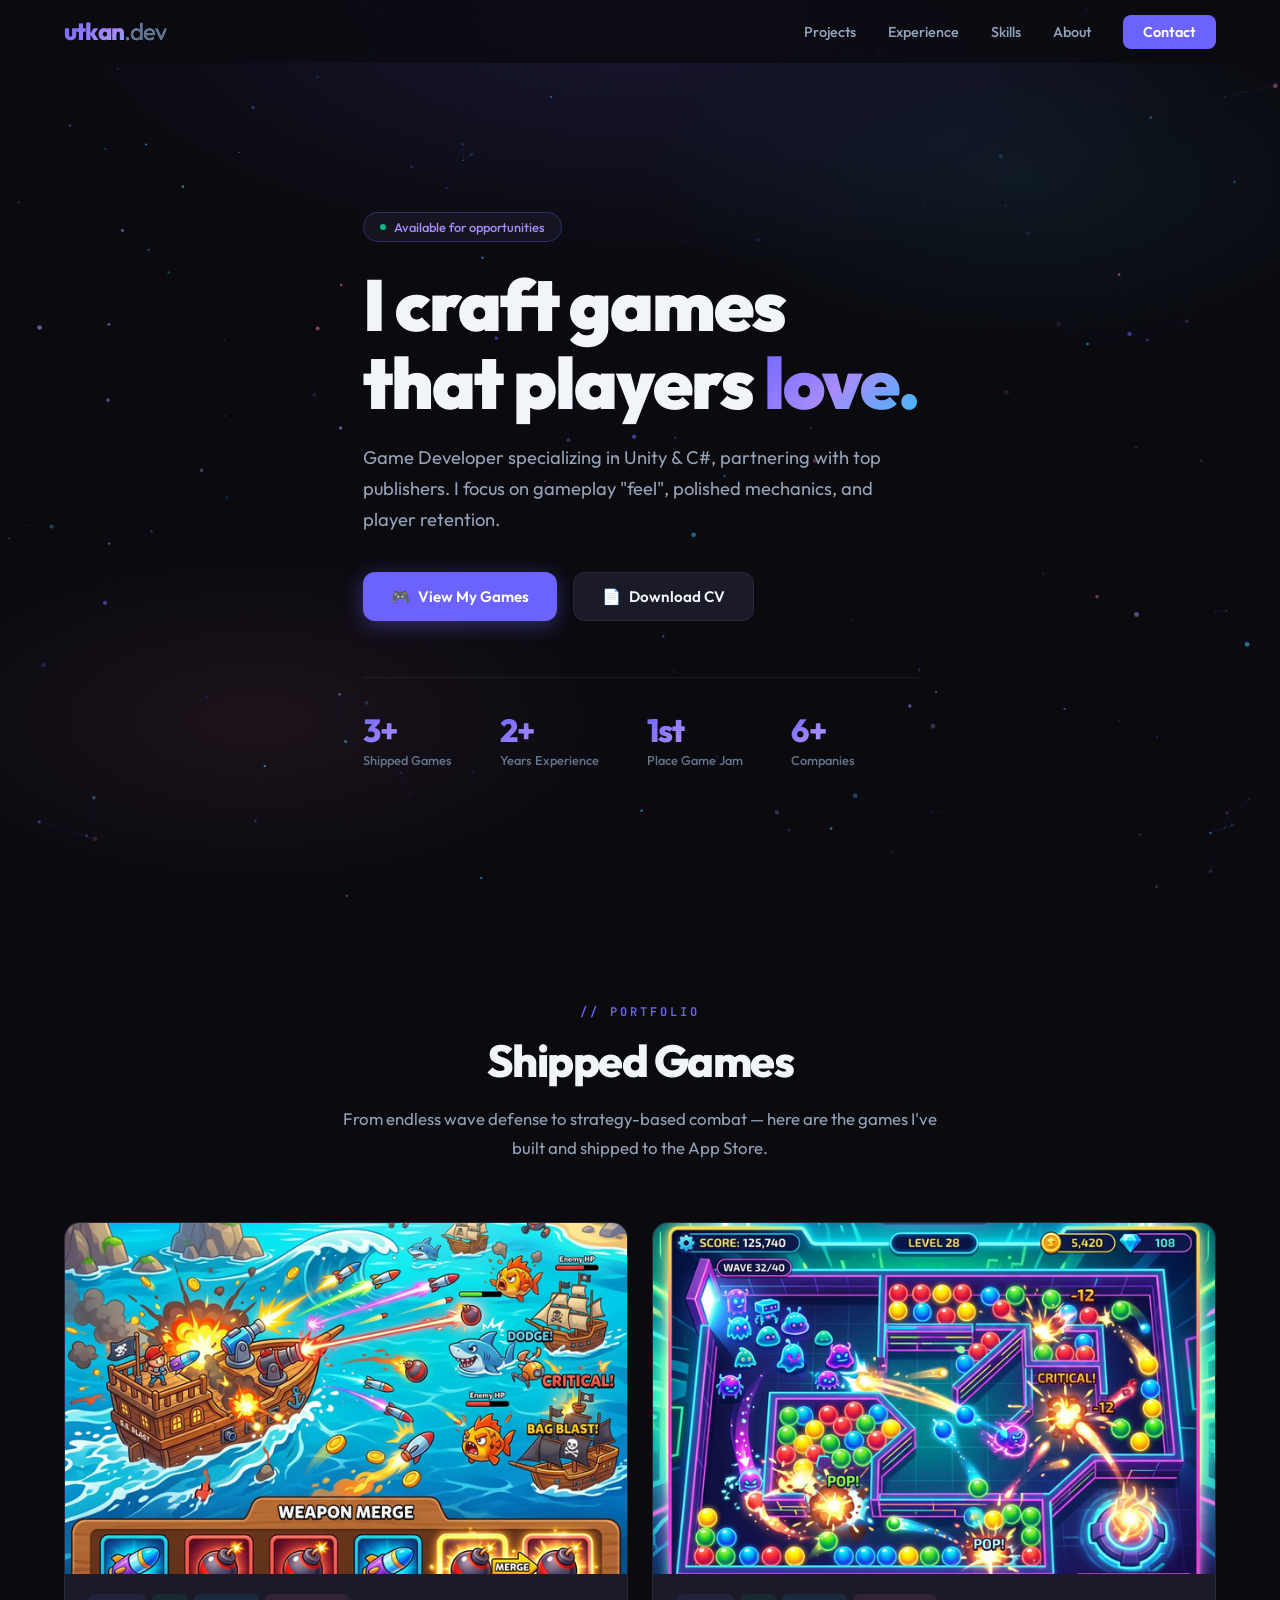
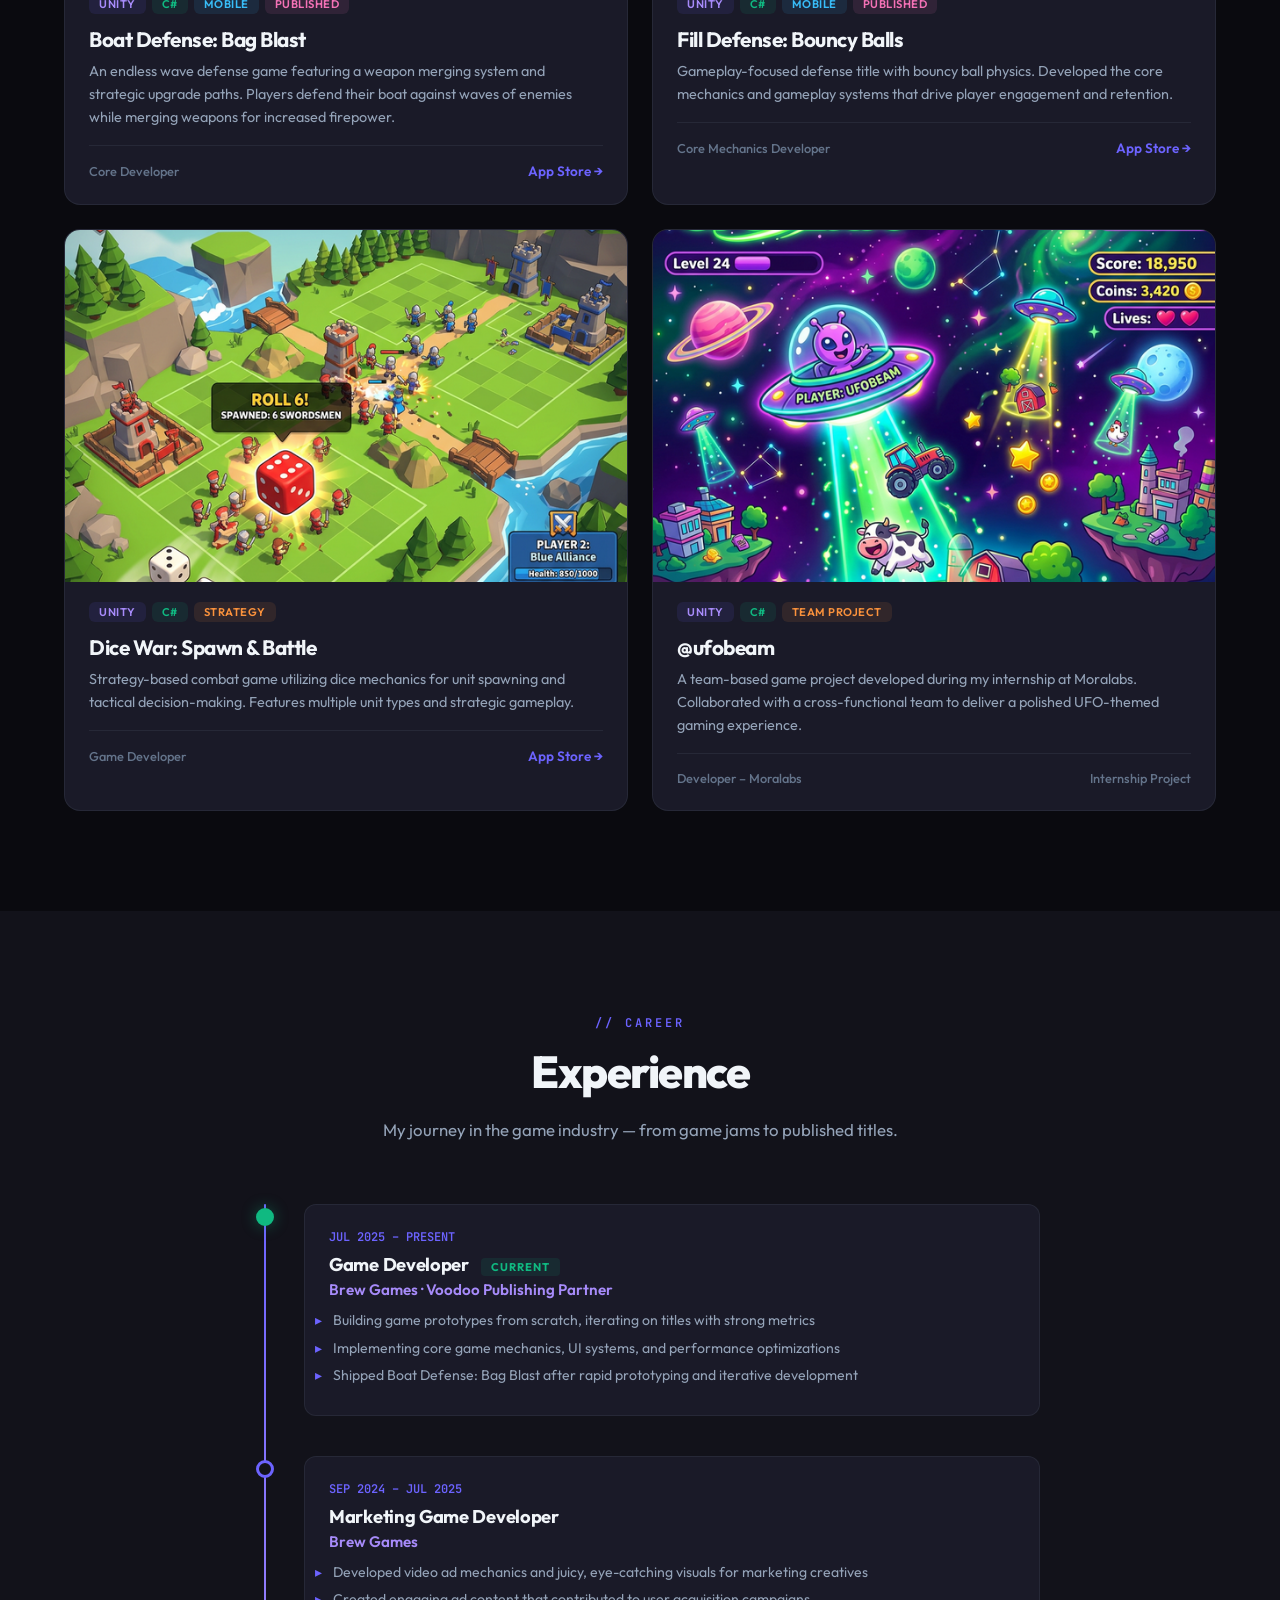
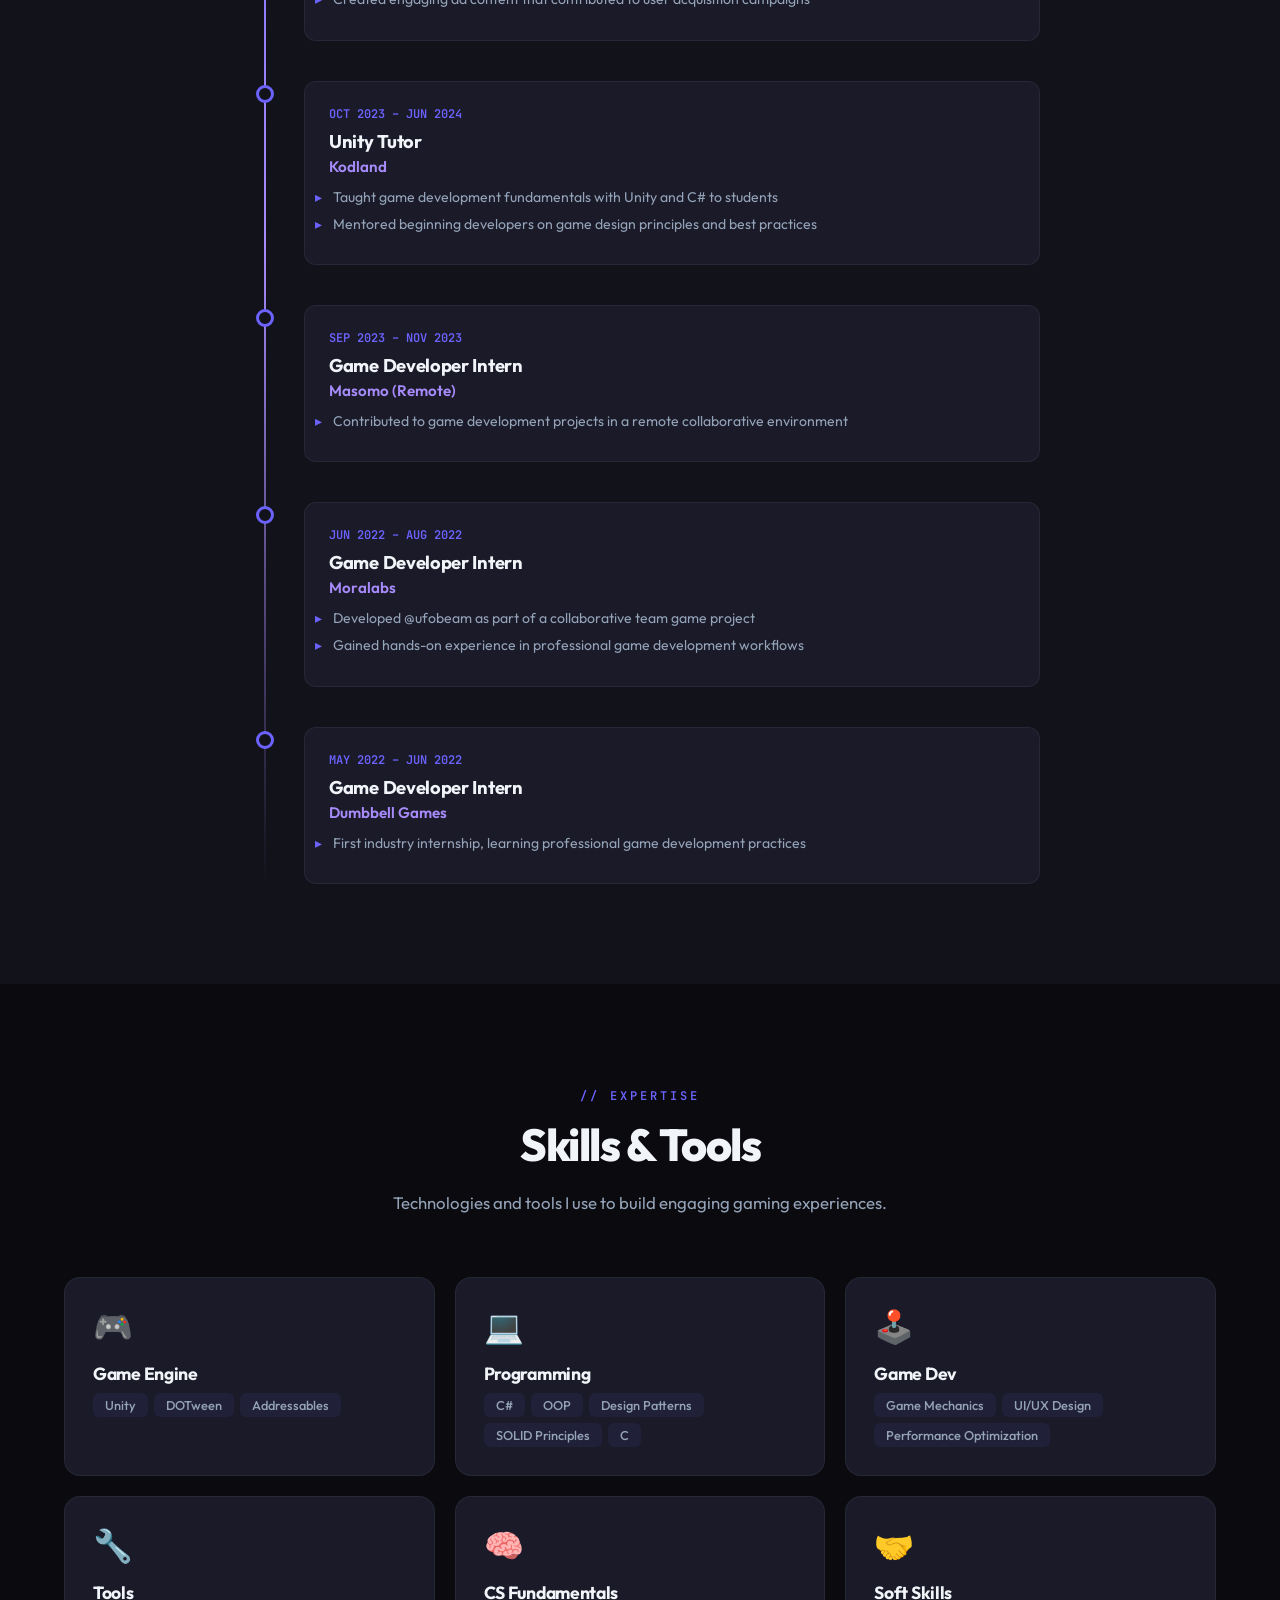
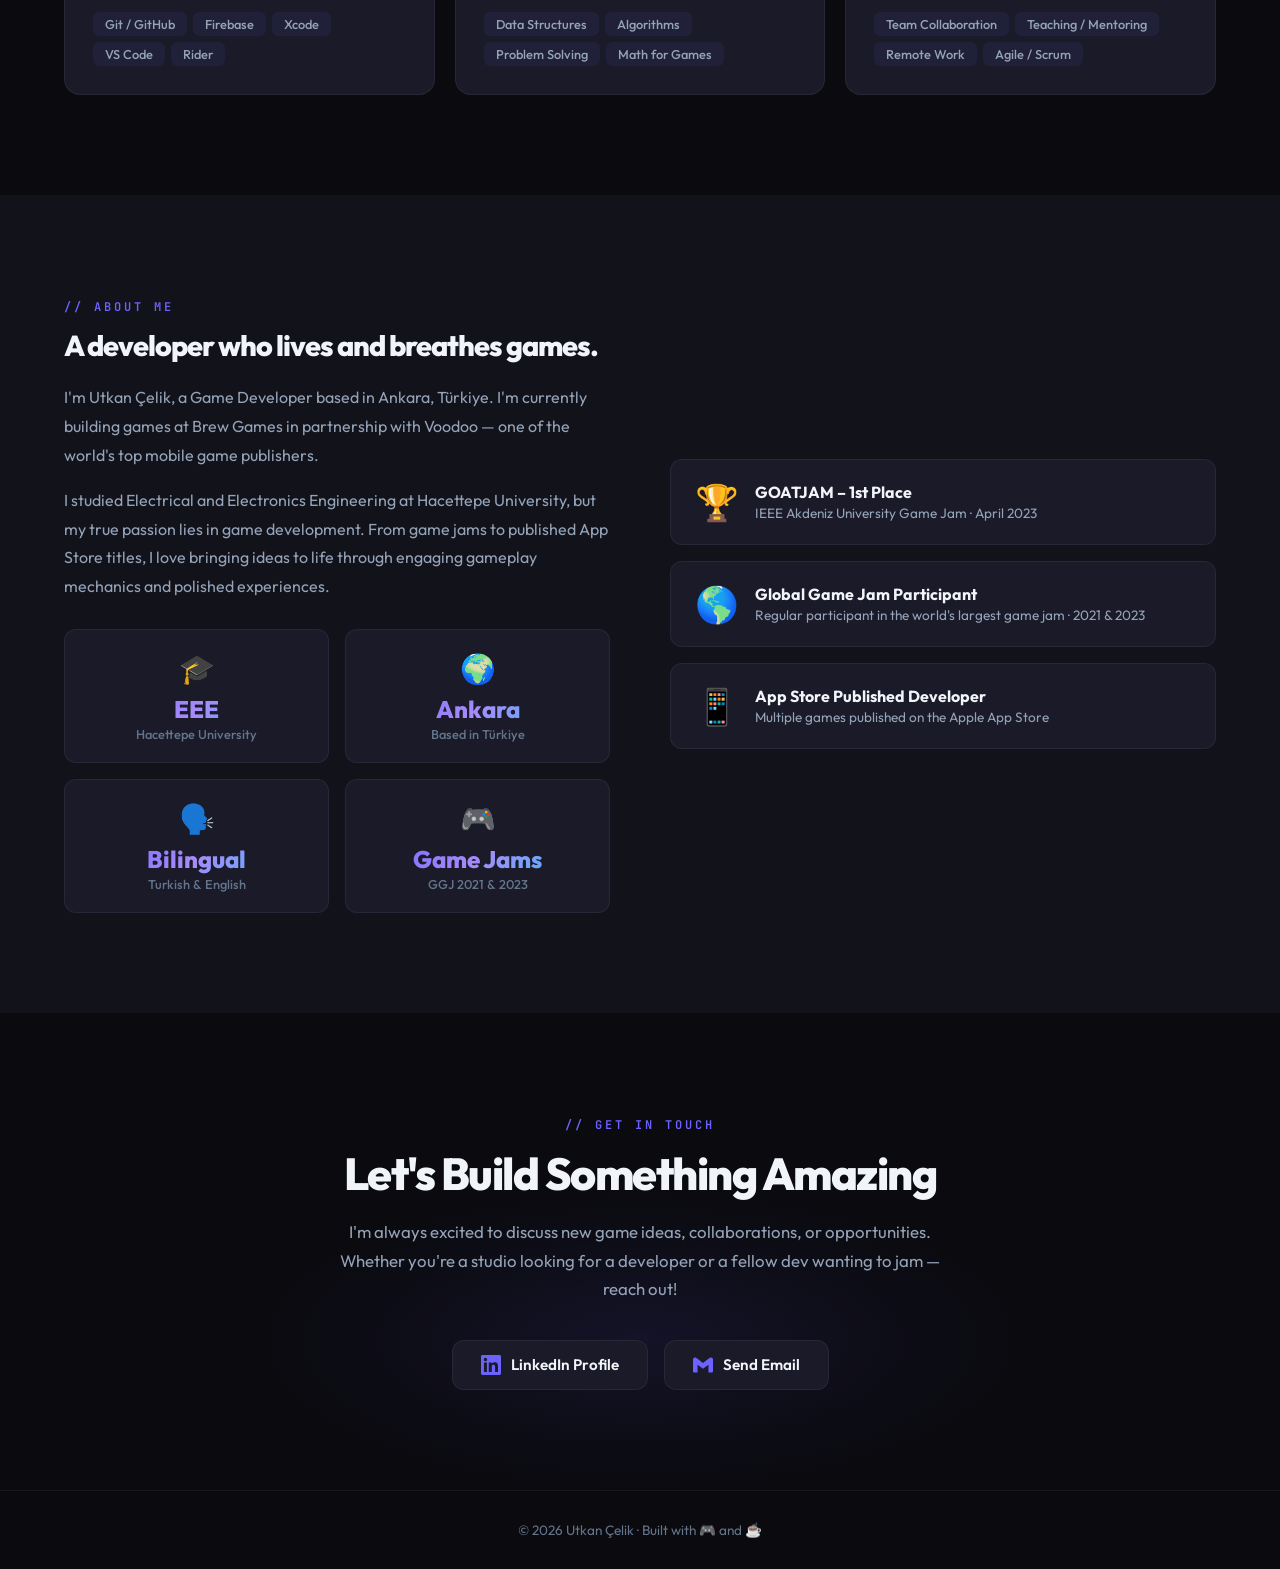
==== index.html @ 554e01fa "Initial portfolio site - Game Developer CV & Portfolio" ====
<!DOCTYPE html>
<html lang="en">

<head>
    <meta charset="UTF-8">
    <meta name="viewport" content="width=device-width, initial-scale=1.0">
    <title>Utkan Çelik – Game Developer Portfolio</title>
    <meta name="description"
        content="Game Developer specializing in Unity & C#. Shipped mobile games with Voodoo. View my portfolio of shipped titles, game jams, and professional experience.">
    <meta name="keywords" content="game developer, unity, C#, mobile games, portfolio, Utkan Çelik">
    <meta property="og:title" content="Utkan Çelik – Game Developer">
    <meta property="og:description"
        content="Game Developer specializing in Unity & C#. Shipped mobile games with Voodoo.">
    <meta property="og:type" content="website">
    <link rel="stylesheet" href="style.css">
    <link rel="icon"
        href="data:image/svg+xml,<svg xmlns='http://www.w3.org/2000/svg' viewBox='0 0 100 100'><text y='.9em' font-size='90'>🎮</text></svg>">
</head>

<body>
    <!-- ======== NAVIGATION ======== -->
    <nav class="navbar" id="navbar">
        <div class="container">
            <a href="#" class="nav-logo">utkan<span>.dev</span></a>
            <ul class="nav-links" id="navLinks">
                <li><a href="#projects">Projects</a></li>
                <li><a href="#experience">Experience</a></li>
                <li><a href="#skills">Skills</a></li>
                <li><a href="#about">About</a></li>
                <li><a href="#contact" class="nav-cta">Contact</a></li>
            </ul>
            <div class="nav-toggle" id="navToggle">
                <span></span>
                <span></span>
                <span></span>
            </div>
        </div>
    </nav>

    <!-- ======== HERO SECTION ======== -->
    <section class="hero" id="hero">
        <canvas class="hero-canvas" id="heroCanvas"></canvas>
        <div class="hero-gradient"></div>
        <div class="container">
            <div class="hero-content">
                <div class="hero-badge">
                    <span class="dot"></span>
                    Available for opportunities
                </div>
                <h1 class="hero-title">
                    <span class="line">I craft games</span>
                    <span class="line">that players <span class="gradient-text">love.</span></span>
                </h1>
                <p class="hero-subtitle">
                    Game Developer specializing in Unity & C#, partnering with top publishers.
                    I focus on gameplay "feel", polished mechanics, and player retention.
                </p>
                <div class="hero-actions">
                    <a href="#projects" class="btn btn-primary">
                        <span>🎮</span> View My Games
                    </a>
                    <a href="cv.html" target="_blank" class="btn btn-secondary">
                        <span>📄</span> Download CV
                    </a>
                </div>

                <div class="hero-stats">
                    <div class="stat">
                        <div class="stat-number">3+</div>
                        <div class="stat-label">Shipped Games</div>
                    </div>
                    <div class="stat">
                        <div class="stat-number">2+</div>
                        <div class="stat-label">Years Experience</div>
                    </div>
                    <div class="stat">
                        <div class="stat-number">1st</div>
                        <div class="stat-label">Place Game Jam</div>
                    </div>
                    <div class="stat">
                        <div class="stat-number">6+</div>
                        <div class="stat-label">Companies</div>
                    </div>
                </div>
            </div>
        </div>
    </section>

    <!-- ======== PROJECTS SECTION ======== -->
    <section id="projects">
        <div class="container">
            <div class="section-header reveal">
                <span class="section-tag">// Portfolio</span>
                <h2 class="section-title">Shipped Games</h2>
                <p class="section-desc">
                    From endless wave defense to strategy-based combat — here are the games
                    I've built and shipped to the App Store.
                </p>
            </div>

            <div class="projects-grid">
                <!-- Project 1: Boat Defense -->
                <div class="project-card reveal reveal-delay-1" id="project-boat-defense">
                    <div class="project-image">
                        <img src="assets/images/boat_defense.png" alt="Boat Defense: Bag Blast gameplay screenshot"
                            loading="lazy">
                        <div class="project-image-overlay">
                            <span class="project-overlay-btn">View Details</span>
                        </div>
                    </div>
                    <div class="project-info">
                        <div class="project-tags">
                            <span class="project-tag">Unity</span>
                            <span class="project-tag green">C#</span>
                            <span class="project-tag blue">Mobile</span>
                            <span class="project-tag pink">Published</span>
                        </div>
                        <h3 class="project-name">Boat Defense: Bag Blast</h3>
                        <p class="project-desc">
                            An endless wave defense game featuring a weapon merging system and
                            strategic upgrade paths. Players defend their boat against waves of enemies
                            while merging weapons for increased firepower.
                        </p>
                        <div class="project-footer">
                            <span class="project-role">Core Developer</span>
                            <a href="https://apps.apple.com/us/app/boat-defense-bag-blast/id6751239129" target="_blank"
                                class="project-link">App Store →</a>
                        </div>
                    </div>
                </div>

                <!-- Project 2: Fill Defense -->
                <div class="project-card reveal reveal-delay-2" id="project-fill-defense">
                    <div class="project-image">
                        <img src="assets/images/fill_defense.png" alt="Fill Defense: Bouncy Balls gameplay screenshot"
                            loading="lazy">
                        <div class="project-image-overlay">
                            <span class="project-overlay-btn">View Details</span>
                        </div>
                    </div>
                    <div class="project-info">
                        <div class="project-tags">
                            <span class="project-tag">Unity</span>
                            <span class="project-tag green">C#</span>
                            <span class="project-tag blue">Mobile</span>
                            <span class="project-tag pink">Published</span>
                        </div>
                        <h3 class="project-name">Fill Defense: Bouncy Balls</h3>
                        <p class="project-desc">
                            Gameplay-focused defense title with bouncy ball physics. Developed the core
                            mechanics and gameplay systems that drive player engagement and retention.
                        </p>
                        <div class="project-footer">
                            <span class="project-role">Core Mechanics Developer</span>
                            <a href="https://apps.apple.com/pl/app/fill-defense-bouncy-balls/id6753949871"
                                target="_blank" class="project-link">App Store →</a>
                        </div>
                    </div>
                </div>

                <!-- Project 3: Dice War -->
                <div class="project-card reveal reveal-delay-3" id="project-dice-war">
                    <div class="project-image">
                        <img src="assets/images/dice_war.png" alt="Dice War: Spawn & Battle gameplay screenshot"
                            loading="lazy">
                        <div class="project-image-overlay">
                            <span class="project-overlay-btn">View Details</span>
                        </div>
                    </div>
                    <div class="project-info">
                        <div class="project-tags">
                            <span class="project-tag">Unity</span>
                            <span class="project-tag green">C#</span>
                            <span class="project-tag orange">Strategy</span>
                        </div>
                        <h3 class="project-name">Dice War: Spawn & Battle</h3>
                        <p class="project-desc">
                            Strategy-based combat game utilizing dice mechanics for unit spawning and
                            tactical decision-making. Features multiple unit types and strategic gameplay.
                        </p>
                        <div class="project-footer">
                            <span class="project-role">Game Developer</span>
                            <a href="https://apps.apple.com/us/app/dice-war-spawn-battle/id6747882869" target="_blank"
                                class="project-link">App Store →</a>
                        </div>
                    </div>
                </div>

                <!-- Project 4: @ufobeam -->
                <div class="project-card reveal reveal-delay-4" id="project-ufobeam">
                    <div class="project-image">
                        <img src="assets/images/ufobeam.png" alt="@ufobeam gameplay screenshot" loading="lazy">
                        <div class="project-image-overlay">
                            <span class="project-overlay-btn">View Details</span>
                        </div>
                    </div>
                    <div class="project-info">
                        <div class="project-tags">
                            <span class="project-tag">Unity</span>
                            <span class="project-tag green">C#</span>
                            <span class="project-tag orange">Team Project</span>
                        </div>
                        <h3 class="project-name">@ufobeam</h3>
                        <p class="project-desc">
                            A team-based game project developed during my internship at Moralabs.
                            Collaborated with a cross-functional team to deliver a polished UFO-themed
                            gaming experience.
                        </p>
                        <div class="project-footer">
                            <span class="project-role">Developer – Moralabs</span>
                            <span class="project-role" style="color: var(--text-muted);">Internship Project</span>
                        </div>
                    </div>
                </div>
            </div>
        </div>
    </section>

    <!-- ======== EXPERIENCE SECTION ======== -->
    <section id="experience">
        <div class="container">
            <div class="section-header reveal">
                <span class="section-tag">// Career</span>
                <h2 class="section-title">Experience</h2>
                <p class="section-desc">
                    My journey in the game industry — from game jams to published titles.
                </p>
            </div>

            <div class="timeline">
                <div class="timeline-item current reveal">
                    <div class="timeline-dot"></div>
                    <div class="timeline-content">
                        <div class="timeline-date">JUL 2025 – PRESENT</div>
                        <h3 class="timeline-role">Game Developer <span class="current-badge">Current</span></h3>
                        <div class="timeline-company">Brew Games · Voodoo Publishing Partner</div>
                        <ul class="timeline-desc">
                            <li>Building game prototypes from scratch, iterating on titles with strong metrics</li>
                            <li>Implementing core game mechanics, UI systems, and performance optimizations</li>
                            <li>Shipped Boat Defense: Bag Blast after rapid prototyping and iterative development</li>
                        </ul>
                    </div>
                </div>

                <div class="timeline-item reveal">
                    <div class="timeline-dot"></div>
                    <div class="timeline-content">
                        <div class="timeline-date">SEP 2024 – JUL 2025</div>
                        <h3 class="timeline-role">Marketing Game Developer</h3>
                        <div class="timeline-company">Brew Games</div>
                        <ul class="timeline-desc">
                            <li>Developed video ad mechanics and juicy, eye-catching visuals for marketing creatives
                            </li>
                            <li>Created engaging ad content that contributed to user acquisition campaigns</li>
                        </ul>
                    </div>
                </div>

                <div class="timeline-item reveal">
                    <div class="timeline-dot"></div>
                    <div class="timeline-content">
                        <div class="timeline-date">OCT 2023 – JUN 2024</div>
                        <h3 class="timeline-role">Unity Tutor</h3>
                        <div class="timeline-company">Kodland</div>
                        <ul class="timeline-desc">
                            <li>Taught game development fundamentals with Unity and C# to students</li>
                            <li>Mentored beginning developers on game design principles and best practices</li>
                        </ul>
                    </div>
                </div>

                <div class="timeline-item reveal">
                    <div class="timeline-dot"></div>
                    <div class="timeline-content">
                        <div class="timeline-date">SEP 2023 – NOV 2023</div>
                        <h3 class="timeline-role">Game Developer Intern</h3>
                        <div class="timeline-company">Masomo (Remote)</div>
                        <ul class="timeline-desc">
                            <li>Contributed to game development projects in a remote collaborative environment</li>
                        </ul>
                    </div>
                </div>

                <div class="timeline-item reveal">
                    <div class="timeline-dot"></div>
                    <div class="timeline-content">
                        <div class="timeline-date">JUN 2022 – AUG 2022</div>
                        <h3 class="timeline-role">Game Developer Intern</h3>
                        <div class="timeline-company">Moralabs</div>
                        <ul class="timeline-desc">
                            <li>Developed @ufobeam as part of a collaborative team game project</li>
                            <li>Gained hands-on experience in professional game development workflows</li>
                        </ul>
                    </div>
                </div>

                <div class="timeline-item reveal">
                    <div class="timeline-dot"></div>
                    <div class="timeline-content">
                        <div class="timeline-date">MAY 2022 – JUN 2022</div>
                        <h3 class="timeline-role">Game Developer Intern</h3>
                        <div class="timeline-company">Dumbbell Games</div>
                        <ul class="timeline-desc">
                            <li>First industry internship, learning professional game development practices</li>
                        </ul>
                    </div>
                </div>
            </div>
        </div>
    </section>

    <!-- ======== SKILLS SECTION ======== -->
    <section id="skills">
        <div class="container">
            <div class="section-header reveal">
                <span class="section-tag">// Expertise</span>
                <h2 class="section-title">Skills & Tools</h2>
                <p class="section-desc">
                    Technologies and tools I use to build engaging gaming experiences.
                </p>
            </div>

            <div class="skills-grid">
                <div class="skill-card reveal reveal-delay-1">
                    <div class="skill-icon">🎮</div>
                    <h3 class="skill-title">Game Engine</h3>
                    <div class="skill-items">
                        <span class="skill-item">Unity</span>
                        <span class="skill-item">DOTween</span>
                        <span class="skill-item">Addressables</span>
                    </div>
                </div>

                <div class="skill-card reveal reveal-delay-2">
                    <div class="skill-icon">💻</div>
                    <h3 class="skill-title">Programming</h3>
                    <div class="skill-items">
                        <span class="skill-item">C#</span>
                        <span class="skill-item">OOP</span>
                        <span class="skill-item">Design Patterns</span>
                        <span class="skill-item">SOLID Principles</span>
                        <span class="skill-item">C</span>
                    </div>
                </div>

                <div class="skill-card reveal reveal-delay-3">
                    <div class="skill-icon">🕹️</div>
                    <h3 class="skill-title">Game Dev</h3>
                    <div class="skill-items">
                        <span class="skill-item">Game Mechanics</span>
                        <span class="skill-item">UI/UX Design</span>
                        <span class="skill-item">Performance Optimization</span>
                    </div>
                </div>

                <div class="skill-card reveal reveal-delay-1">
                    <div class="skill-icon">🔧</div>
                    <h3 class="skill-title">Tools</h3>
                    <div class="skill-items">
                        <span class="skill-item">Git / GitHub</span>
                        <span class="skill-item">Firebase</span>
                        <span class="skill-item">Xcode</span>
                        <span class="skill-item">VS Code</span>
                        <span class="skill-item">Rider</span>
                    </div>
                </div>

                <div class="skill-card reveal reveal-delay-2">
                    <div class="skill-icon">🧠</div>
                    <h3 class="skill-title">CS Fundamentals</h3>
                    <div class="skill-items">
                        <span class="skill-item">Data Structures</span>
                        <span class="skill-item">Algorithms</span>
                        <span class="skill-item">Problem Solving</span>
                        <span class="skill-item">Math for Games</span>
                    </div>
                </div>

                <div class="skill-card reveal reveal-delay-3">
                    <div class="skill-icon">🤝</div>
                    <h3 class="skill-title">Soft Skills</h3>
                    <div class="skill-items">
                        <span class="skill-item">Team Collaboration</span>
                        <span class="skill-item">Teaching / Mentoring</span>
                        <span class="skill-item">Remote Work</span>
                        <span class="skill-item">Agile / Scrum</span>
                    </div>
                </div>
            </div>
        </div>
    </section>

    <!-- ======== ABOUT SECTION ======== -->
    <section id="about">
        <div class="container">
            <div class="about-grid">
                <div class="about-text reveal">
                    <span class="section-tag">// About Me</span>
                    <h3>A developer who lives and breathes games.</h3>
                    <p>
                        I'm Utkan Çelik, a Game Developer based in Ankara, Türkiye. I'm currently building
                        games at Brew Games in partnership with Voodoo — one of the world's top mobile game publishers.
                    </p>
                    <p>
                        I studied Electrical and Electronics Engineering at Hacettepe University,
                        but my true passion lies in game development. From game jams to published App Store titles,
                        I love bringing ideas to life through engaging gameplay mechanics and polished experiences.
                    </p>
                    <div class="about-highlights">
                        <div class="about-highlight">
                            <div class="about-highlight-icon">🎓</div>
                            <div class="about-highlight-title">EEE</div>
                            <div class="about-highlight-label">Hacettepe University</div>
                        </div>
                        <div class="about-highlight">
                            <div class="about-highlight-icon">🌍</div>
                            <div class="about-highlight-title">Ankara</div>
                            <div class="about-highlight-label">Based in Türkiye</div>
                        </div>
                        <div class="about-highlight">
                            <div class="about-highlight-icon">🗣️</div>
                            <div class="about-highlight-title">Bilingual</div>
                            <div class="about-highlight-label">Turkish & English</div>
                        </div>
                        <div class="about-highlight">
                            <div class="about-highlight-icon">🎮</div>
                            <div class="about-highlight-title">Game Jams</div>
                            <div class="about-highlight-label">GGJ 2021 & 2023</div>
                        </div>
                    </div>
                </div>

                <div class="awards-list reveal">
                    <div class="award-card">
                        <span class="award-emoji">🏆</span>
                        <div class="award-info">
                            <h4>GOATJAM – 1st Place</h4>
                            <p>IEEE Akdeniz University Game Jam · April 2023</p>
                        </div>
                    </div>
                    <div class="award-card">
                        <span class="award-emoji">🌎</span>
                        <div class="award-info">
                            <h4>Global Game Jam Participant</h4>
                            <p>Regular participant in the world's largest game jam · 2021 & 2023</p>
                        </div>
                    </div>
                    <div class="award-card">
                        <span class="award-emoji">📱</span>
                        <div class="award-info">
                            <h4>App Store Published Developer</h4>
                            <p>Multiple games published on the Apple App Store</p>
                        </div>
                    </div>
                </div>
            </div>
        </div>
    </section>

    <!-- ======== CONTACT SECTION ======== -->
    <section id="contact">
        <div class="container">
            <div class="contact-content reveal">
                <span class="section-tag">// Get In Touch</span>
                <h2 class="section-title">Let's Build Something Amazing</h2>
                <p>
                    I'm always excited to discuss new game ideas, collaborations, or opportunities.
                    Whether you're a studio looking for a developer or a fellow dev wanting to jam — reach out!
                </p>
                <div class="contact-links">
                    <a href="https://www.linkedin.com/in/utkan-celik/" target="_blank" class="contact-link"
                        id="contact-linkedin">
                        <svg viewBox="0 0 24 24" xmlns="http://www.w3.org/2000/svg">
                            <path
                                d="M20.447 20.452h-3.554v-5.569c0-1.328-.027-3.037-1.852-3.037-1.853 0-2.136 1.445-2.136 2.939v5.667H9.351V9h3.414v1.561h.046c.477-.9 1.637-1.85 3.37-1.85 3.601 0 4.267 2.37 4.267 5.455v6.286zM5.337 7.433a2.062 2.062 0 01-2.063-2.065 2.064 2.064 0 112.063 2.065zm1.782 13.019H3.555V9h3.564v11.452zM22.225 0H1.771C.792 0 0 .774 0 1.729v20.542C0 23.227.792 24 1.771 24h20.451C23.2 24 24 23.227 24 22.271V1.729C24 .774 23.2 0 22.222 0h.003z" />
                        </svg>
                        LinkedIn Profile
                    </a>
                    <a href="mailto:utkancelik354@gmail.com" class="contact-link" id="contact-email">
                        <svg viewBox="0 0 24 24" xmlns="http://www.w3.org/2000/svg">
                            <path
                                d="M24 5.457v13.909c0 .904-.732 1.636-1.636 1.636h-3.819V11.73L12 16.64l-6.545-4.91v9.273H1.636A1.636 1.636 0 010 19.366V5.457c0-2.023 2.309-3.178 3.927-1.964L5.455 4.64 12 9.548l6.545-4.91 1.528-1.145C21.69 2.28 24 3.434 24 5.457z" />
                        </svg>
                        Send Email
                    </a>
                </div>
            </div>
        </div>
    </section>

    <!-- ======== FOOTER ======== -->
    <footer class="footer">
        <div class="container">
            <p>© 2026 Utkan Çelik · Built with 🎮 and ☕</p>
        </div>
    </footer>

    <script src="script.js"></script>
</body>

</html>
---- style.css ----
/* ========================================
   UTKAN ÇELIK - GAME DEVELOPER PORTFOLIO
   Design System & Styles
   ======================================== */

@import url('https://fonts.googleapis.com/css2?family=Outfit:wght@300;400;500;600;700;800;900&family=JetBrains+Mono:wght@400;500;600&display=swap');

/* ---- Design Tokens ---- */
:root {
    /* Colors - Dark Gaming Theme */
    --bg-primary: #0a0a0f;
    --bg-secondary: #12121a;
    --bg-card: #1a1a28;
    --bg-card-hover: #22223a;
    --bg-glass: rgba(26, 26, 40, 0.7);

    /* Accent - Neon Purple/Blue */
    --accent-primary: #6C63FF;
    --accent-secondary: #A78BFA;
    --accent-glow: rgba(108, 99, 255, 0.4);
    --accent-gradient: linear-gradient(135deg, #6C63FF 0%, #A78BFA 50%, #38BDF8 100%);
    --accent-gradient-2: linear-gradient(135deg, #F472B6 0%, #6C63FF 100%);

    /* Neon highlights */
    --neon-green: #10B981;
    --neon-blue: #38BDF8;
    --neon-pink: #F472B6;
    --neon-orange: #FB923C;
    --neon-yellow: #FBBF24;

    /* Text */
    --text-primary: #F1F5F9;
    --text-secondary: #94A3B8;
    --text-muted: #64748B;
    --text-accent: #A78BFA;

    /* Borders */
    --border-subtle: rgba(148, 163, 184, 0.1);
    --border-accent: rgba(108, 99, 255, 0.3);

    /* Shadows */
    --shadow-card: 0 4px 24px rgba(0, 0, 0, 0.3);
    --shadow-glow: 0 0 40px rgba(108, 99, 255, 0.15);
    --shadow-hover: 0 8px 40px rgba(108, 99, 255, 0.25);

    /* Spacing */
    --section-padding: 100px 0;
    --container-max: 1200px;
    --container-padding: 0 24px;

    /* Typography */
    --font-main: 'Outfit', sans-serif;
    --font-mono: 'JetBrains Mono', monospace;

    /* Animation */
    --transition-fast: 0.2s cubic-bezier(0.4, 0, 0.2, 1);
    --transition-smooth: 0.4s cubic-bezier(0.4, 0, 0.2, 1);
    --transition-spring: 0.6s cubic-bezier(0.34, 1.56, 0.64, 1);
}

/* ---- Reset & Base ---- */
*,
*::before,
*::after {
    margin: 0;
    padding: 0;
    box-sizing: border-box;
}

html {
    scroll-behavior: smooth;
    scroll-padding-top: 80px;
}

body {
    font-family: var(--font-main);
    background: var(--bg-primary);
    color: var(--text-primary);
    overflow-x: hidden;
    -webkit-font-smoothing: antialiased;
    -moz-osx-font-smoothing: grayscale;
}

a {
    text-decoration: none;
    color: inherit;
}

img {
    max-width: 100%;
    display: block;
}

ul {
    list-style: none;
}

.container {
    max-width: var(--container-max);
    margin: 0 auto;
    padding: var(--container-padding);
}

/* ---- Scrollbar ---- */
::-webkit-scrollbar {
    width: 8px;
}

::-webkit-scrollbar-track {
    background: var(--bg-primary);
}

::-webkit-scrollbar-thumb {
    background: var(--accent-primary);
    border-radius: 4px;
}

::-webkit-scrollbar-thumb:hover {
    background: var(--accent-secondary);
}

/* ========================================
   NAVIGATION
   ======================================== */
.navbar {
    position: fixed;
    top: 0;
    left: 0;
    right: 0;
    z-index: 1000;
    padding: 16px 0;
    transition: var(--transition-smooth);
    backdrop-filter: blur(20px);
    -webkit-backdrop-filter: blur(20px);
    background: rgba(10, 10, 15, 0.8);
    border-bottom: 1px solid transparent;
}

.navbar.scrolled {
    padding: 10px 0;
    border-bottom-color: var(--border-subtle);
    box-shadow: 0 4px 30px rgba(0, 0, 0, 0.3);
}

.navbar .container {
    display: flex;
    align-items: center;
    justify-content: space-between;
}

.nav-logo {
    font-size: 1.5rem;
    font-weight: 800;
    letter-spacing: -1px;
    background: var(--accent-gradient);
    -webkit-background-clip: text;
    -webkit-text-fill-color: transparent;
    background-clip: text;
}

.nav-logo span {
    color: var(--text-muted);
    -webkit-text-fill-color: var(--text-muted);
    font-weight: 400;
}

.nav-links {
    display: flex;
    gap: 32px;
    align-items: center;
}

.nav-links a {
    font-size: 0.9rem;
    font-weight: 500;
    color: var(--text-secondary);
    transition: var(--transition-fast);
    position: relative;
}

.nav-links a::after {
    content: '';
    position: absolute;
    bottom: -4px;
    left: 0;
    width: 0;
    height: 2px;
    background: var(--accent-gradient);
    transition: var(--transition-smooth);
    border-radius: 1px;
}

.nav-links a:hover {
    color: var(--text-primary);
}

.nav-links a:hover::after {
    width: 100%;
}

.nav-cta {
    padding: 8px 20px !important;
    background: var(--accent-primary) !important;
    border-radius: 8px;
    color: white !important;
    font-weight: 600 !important;
    transition: var(--transition-fast);
}

.nav-cta::after {
    display: none !important;
}

.nav-cta:hover {
    background: var(--accent-secondary) !important;
    transform: translateY(-1px);
    box-shadow: 0 4px 20px var(--accent-glow);
}

/* Mobile Menu */
.nav-toggle {
    display: none;
    flex-direction: column;
    gap: 5px;
    cursor: pointer;
    padding: 4px;
    z-index: 1001;
}

.nav-toggle span {
    width: 24px;
    height: 2px;
    background: var(--text-primary);
    border-radius: 2px;
    transition: var(--transition-smooth);
}

.nav-toggle.active span:nth-child(1) {
    transform: rotate(45deg) translate(5px, 5px);
}

.nav-toggle.active span:nth-child(2) {
    opacity: 0;
}

.nav-toggle.active span:nth-child(3) {
    transform: rotate(-45deg) translate(5px, -5px);
}

/* ========================================
   HERO SECTION
   ======================================== */
.hero {
    min-height: 100vh;
    display: flex;
    align-items: center;
    position: relative;
    overflow: hidden;
    padding-top: 80px;
}

.hero-canvas {
    position: absolute;
    top: 0;
    left: 0;
    width: 100%;
    height: 100%;
    z-index: 0;
}

.hero-gradient {
    position: absolute;
    top: 0;
    left: 0;
    width: 100%;
    height: 100%;
    background:
        radial-gradient(ellipse 80% 50% at 50% 0%, rgba(108, 99, 255, 0.15) 0%, transparent 60%),
        radial-gradient(ellipse 60% 40% at 80% 20%, rgba(56, 189, 248, 0.08) 0%, transparent 50%),
        radial-gradient(ellipse 60% 40% at 20% 80%, rgba(244, 114, 182, 0.08) 0%, transparent 50%);
    z-index: 1;
}

.hero .container {
    position: relative;
    z-index: 2;
}

.hero-content {
    max-width: 720px;
}

.hero-badge {
    display: inline-flex;
    align-items: center;
    gap: 8px;
    padding: 6px 16px;
    background: var(--bg-glass);
    border: 1px solid var(--border-accent);
    border-radius: 100px;
    font-size: 0.8rem;
    color: var(--accent-secondary);
    font-weight: 500;
    margin-bottom: 24px;
    backdrop-filter: blur(10px);
}

.hero-badge .dot {
    width: 6px;
    height: 6px;
    border-radius: 50%;
    background: var(--neon-green);
    animation: pulse 2s ease-in-out infinite;
}

.hero-title {
    font-size: clamp(2.8rem, 6vw, 4.5rem);
    font-weight: 900;
    line-height: 1.08;
    letter-spacing: -2px;
    margin-bottom: 20px;
}

.hero-title .line {
    display: block;
}

.hero-title .gradient-text {
    background: var(--accent-gradient);
    -webkit-background-clip: text;
    -webkit-text-fill-color: transparent;
    background-clip: text;
}

.hero-subtitle {
    font-size: 1.15rem;
    line-height: 1.7;
    color: var(--text-secondary);
    max-width: 540px;
    margin-bottom: 36px;
}

.hero-actions {
    display: flex;
    gap: 16px;
    flex-wrap: wrap;
}

.btn {
    display: inline-flex;
    align-items: center;
    gap: 8px;
    padding: 14px 28px;
    border-radius: 12px;
    font-size: 0.95rem;
    font-weight: 600;
    font-family: var(--font-main);
    cursor: pointer;
    transition: var(--transition-fast);
    border: none;
    outline: none;
}

.btn-primary {
    background: var(--accent-primary);
    color: white;
    box-shadow: 0 4px 20px var(--accent-glow);
}

.btn-primary:hover {
    background: var(--accent-secondary);
    transform: translateY(-2px);
    box-shadow: 0 8px 30px var(--accent-glow);
}

.btn-secondary {
    background: var(--bg-card);
    color: var(--text-primary);
    border: 1px solid var(--border-subtle);
}

.btn-secondary:hover {
    background: var(--bg-card-hover);
    border-color: var(--border-accent);
    transform: translateY(-2px);
}

/* Hero Stats */
.hero-stats {
    display: flex;
    gap: 48px;
    margin-top: 56px;
    padding-top: 32px;
    border-top: 1px solid var(--border-subtle);
}

.stat {
    text-align: left;
}

.stat-number {
    font-size: 2rem;
    font-weight: 800;
    letter-spacing: -1px;
    background: var(--accent-gradient);
    -webkit-background-clip: text;
    -webkit-text-fill-color: transparent;
    background-clip: text;
}

.stat-label {
    font-size: 0.8rem;
    color: var(--text-muted);
    font-weight: 500;
    margin-top: 2px;
}

/* ========================================
   SECTION COMMON STYLES
   ======================================== */
.section-header {
    text-align: center;
    margin-bottom: 60px;
}

.section-tag {
    display: inline-block;
    font-family: var(--font-mono);
    font-size: 0.75rem;
    font-weight: 600;
    color: var(--accent-primary);
    text-transform: uppercase;
    letter-spacing: 3px;
    margin-bottom: 12px;
}

.section-title {
    font-size: clamp(2rem, 4vw, 2.8rem);
    font-weight: 800;
    letter-spacing: -1.5px;
    margin-bottom: 16px;
}

.section-desc {
    font-size: 1.05rem;
    color: var(--text-secondary);
    max-width: 600px;
    margin: 0 auto;
    line-height: 1.7;
}

/* ========================================
   PROJECTS SECTION
   ======================================== */
#projects {
    padding: var(--section-padding);
}

.projects-grid {
    display: grid;
    grid-template-columns: repeat(2, 1fr);
    gap: 24px;
}

.project-card {
    background: var(--bg-card);
    border-radius: 16px;
    overflow: hidden;
    border: 1px solid var(--border-subtle);
    transition: var(--transition-smooth);
    position: relative;
    group: true;
}

.project-card:hover {
    transform: translateY(-8px);
    border-color: var(--border-accent);
    box-shadow: var(--shadow-hover);
}

.project-image {
    position: relative;
    overflow: hidden;
    aspect-ratio: 16/10;
}

.project-image img {
    width: 100%;
    height: 100%;
    object-fit: cover;
    transition: var(--transition-smooth);
}

.project-card:hover .project-image img {
    transform: scale(1.05);
}

.project-image-overlay {
    position: absolute;
    inset: 0;
    background: linear-gradient(to top, rgba(10, 10, 15, 0.8) 0%, transparent 50%);
    opacity: 0;
    transition: var(--transition-smooth);
    display: flex;
    align-items: flex-end;
    justify-content: center;
    padding: 20px;
}

.project-card:hover .project-image-overlay {
    opacity: 1;
}

.project-overlay-btn {
    padding: 10px 24px;
    background: var(--accent-primary);
    color: white;
    border-radius: 8px;
    font-weight: 600;
    font-size: 0.85rem;
    transform: translateY(10px);
    transition: var(--transition-smooth);
}

.project-card:hover .project-overlay-btn {
    transform: translateY(0);
}

.project-info {
    padding: 20px 24px 24px;
}

.project-tags {
    display: flex;
    gap: 6px;
    margin-bottom: 12px;
    flex-wrap: wrap;
}

.project-tag {
    padding: 3px 10px;
    background: rgba(108, 99, 255, 0.1);
    color: var(--accent-secondary);
    border-radius: 6px;
    font-size: 0.7rem;
    font-weight: 600;
    text-transform: uppercase;
    letter-spacing: 0.5px;
}

.project-tag.green {
    background: rgba(16, 185, 129, 0.1);
    color: var(--neon-green);
}

.project-tag.blue {
    background: rgba(56, 189, 248, 0.1);
    color: var(--neon-blue);
}

.project-tag.pink {
    background: rgba(244, 114, 182, 0.1);
    color: var(--neon-pink);
}

.project-tag.orange {
    background: rgba(251, 146, 60, 0.1);
    color: var(--neon-orange);
}

.project-name {
    font-size: 1.3rem;
    font-weight: 700;
    margin-bottom: 8px;
    letter-spacing: -0.5px;
}

.project-desc {
    font-size: 0.9rem;
    color: var(--text-secondary);
    line-height: 1.6;
}

.project-footer {
    display: flex;
    align-items: center;
    justify-content: space-between;
    margin-top: 16px;
    padding-top: 16px;
    border-top: 1px solid var(--border-subtle);
}

.project-role {
    font-size: 0.8rem;
    color: var(--text-muted);
    font-weight: 500;
}

.project-link {
    display: inline-flex;
    align-items: center;
    gap: 6px;
    color: var(--accent-primary);
    font-size: 0.85rem;
    font-weight: 600;
    transition: var(--transition-fast);
}

.project-link:hover {
    color: var(--accent-secondary);
    gap: 10px;
}

/* ========================================
   EXPERIENCE SECTION
   ======================================== */
#experience {
    padding: var(--section-padding);
    background: var(--bg-secondary);
}

.timeline {
    max-width: 800px;
    margin: 0 auto;
    position: relative;
}

.timeline::before {
    content: '';
    position: absolute;
    top: 0;
    left: 24px;
    width: 2px;
    height: 100%;
    background: linear-gradient(to bottom, var(--accent-primary), var(--accent-secondary), transparent);
    border-radius: 1px;
}

.timeline-item {
    position: relative;
    padding-left: 64px;
    padding-bottom: 40px;
}

.timeline-item:last-child {
    padding-bottom: 0;
}

.timeline-dot {
    position: absolute;
    left: 16px;
    top: 4px;
    width: 18px;
    height: 18px;
    border-radius: 50%;
    background: var(--bg-secondary);
    border: 3px solid var(--accent-primary);
    z-index: 1;
    transition: var(--transition-fast);
}

.timeline-item:hover .timeline-dot {
    background: var(--accent-primary);
    box-shadow: 0 0 20px var(--accent-glow);
}

.timeline-item.current .timeline-dot {
    background: var(--neon-green);
    border-color: var(--neon-green);
    box-shadow: 0 0 15px rgba(16, 185, 129, 0.4);
}

.timeline-content {
    background: var(--bg-card);
    border-radius: 12px;
    padding: 24px;
    border: 1px solid var(--border-subtle);
    transition: var(--transition-smooth);
}

.timeline-item:hover .timeline-content {
    border-color: var(--border-accent);
    box-shadow: var(--shadow-glow);
}

.timeline-date {
    font-family: var(--font-mono);
    font-size: 0.75rem;
    color: var(--accent-primary);
    font-weight: 600;
    margin-bottom: 8px;
}

.timeline-role {
    font-size: 1.15rem;
    font-weight: 700;
    margin-bottom: 4px;
    letter-spacing: -0.3px;
}

.timeline-company {
    font-size: 0.95rem;
    color: var(--accent-secondary);
    font-weight: 600;
    margin-bottom: 10px;
}

.timeline-desc {
    font-size: 0.88rem;
    color: var(--text-secondary);
    line-height: 1.65;
}

.timeline-desc li {
    margin-bottom: 4px;
    padding-left: 4px;
    list-style: none;
    position: relative;
}

.timeline-desc li::before {
    content: '▸';
    position: absolute;
    left: -14px;
    color: var(--accent-primary);
}

.current-badge {
    display: inline-block;
    padding: 2px 10px;
    background: rgba(16, 185, 129, 0.1);
    color: var(--neon-green);
    border-radius: 4px;
    font-size: 0.7rem;
    font-weight: 700;
    text-transform: uppercase;
    letter-spacing: 1px;
    margin-left: 8px;
}

/* ========================================
   SKILLS SECTION
   ======================================== */
#skills {
    padding: var(--section-padding);
}

.skills-grid {
    display: grid;
    grid-template-columns: repeat(3, 1fr);
    gap: 20px;
}

.skill-card {
    background: var(--bg-card);
    border-radius: 16px;
    padding: 28px;
    border: 1px solid var(--border-subtle);
    transition: var(--transition-smooth);
    position: relative;
    overflow: hidden;
}

.skill-card::before {
    content: '';
    position: absolute;
    top: 0;
    left: 0;
    right: 0;
    height: 3px;
    background: var(--accent-gradient);
    opacity: 0;
    transition: var(--transition-smooth);
}

.skill-card:hover {
    transform: translateY(-4px);
    border-color: var(--border-accent);
    box-shadow: var(--shadow-glow);
}

.skill-card:hover::before {
    opacity: 1;
}

.skill-icon {
    font-size: 2rem;
    margin-bottom: 16px;
}

.skill-title {
    font-size: 1.1rem;
    font-weight: 700;
    margin-bottom: 8px;
    letter-spacing: -0.3px;
}

.skill-items {
    display: flex;
    flex-wrap: wrap;
    gap: 6px;
}

.skill-item {
    padding: 4px 12px;
    background: rgba(108, 99, 255, 0.08);
    color: var(--text-secondary);
    border-radius: 6px;
    font-size: 0.8rem;
    font-weight: 500;
    transition: var(--transition-fast);
}

.skill-item:hover {
    background: rgba(108, 99, 255, 0.2);
    color: var(--text-primary);
}

/* ========================================
   ABOUT SECTION
   ======================================== */
#about {
    padding: var(--section-padding);
    background: var(--bg-secondary);
}

.about-grid {
    display: grid;
    grid-template-columns: 1fr 1fr;
    gap: 60px;
    align-items: center;
}

.about-text h3 {
    font-size: 1.8rem;
    font-weight: 800;
    letter-spacing: -1px;
    margin-bottom: 20px;
}

.about-text p {
    font-size: 1rem;
    color: var(--text-secondary);
    line-height: 1.8;
    margin-bottom: 16px;
}

.about-highlights {
    display: grid;
    grid-template-columns: 1fr 1fr;
    gap: 16px;
    margin-top: 28px;
}

.about-highlight {
    background: var(--bg-card);
    border-radius: 12px;
    padding: 20px;
    border: 1px solid var(--border-subtle);
    transition: var(--transition-smooth);
    text-align: center;
}

.about-highlight:hover {
    border-color: var(--border-accent);
    transform: translateY(-2px);
}

.about-highlight-icon {
    font-size: 1.8rem;
    margin-bottom: 8px;
}

.about-highlight-title {
    font-size: 1.5rem;
    font-weight: 800;
    background: var(--accent-gradient);
    -webkit-background-clip: text;
    -webkit-text-fill-color: transparent;
    background-clip: text;
}

.about-highlight-label {
    font-size: 0.8rem;
    color: var(--text-muted);
    font-weight: 500;
    margin-top: 2px;
}

/* About Right - Awards */
.awards-list {
    display: flex;
    flex-direction: column;
    gap: 16px;
}

.award-card {
    background: var(--bg-card);
    border-radius: 12px;
    padding: 20px 24px;
    border: 1px solid var(--border-subtle);
    display: flex;
    align-items: center;
    gap: 16px;
    transition: var(--transition-smooth);
}

.award-card:hover {
    border-color: var(--border-accent);
    transform: translateX(8px);
    box-shadow: var(--shadow-glow);
}

.award-emoji {
    font-size: 2.2rem;
    flex-shrink: 0;
}

.award-info h4 {
    font-size: 1rem;
    font-weight: 700;
}

.award-info p {
    font-size: 0.85rem;
    color: var(--text-secondary);
    margin-top: 2px;
}

/* ========================================
   CONTACT SECTION
   ======================================== */
#contact {
    padding: var(--section-padding);
    position: relative;
}

#contact::before {
    content: '';
    position: absolute;
    bottom: 0;
    left: 50%;
    transform: translateX(-50%);
    width: 60%;
    height: 300px;
    background: radial-gradient(ellipse, rgba(108, 99, 255, 0.1), transparent 70%);
    pointer-events: none;
}

.contact-content {
    text-align: center;
    max-width: 600px;
    margin: 0 auto;
    position: relative;
}

.contact-content .section-title {
    margin-bottom: 16px;
}

.contact-content p {
    font-size: 1.05rem;
    color: var(--text-secondary);
    line-height: 1.7;
    margin-bottom: 36px;
}

.contact-links {
    display: flex;
    justify-content: center;
    gap: 16px;
    flex-wrap: wrap;
}

.contact-link {
    display: inline-flex;
    align-items: center;
    gap: 10px;
    padding: 14px 28px;
    background: var(--bg-card);
    border: 1px solid var(--border-subtle);
    border-radius: 12px;
    font-size: 0.95rem;
    font-weight: 600;
    color: var(--text-primary);
    transition: var(--transition-smooth);
}

.contact-link:hover {
    border-color: var(--accent-primary);
    background: var(--bg-card-hover);
    transform: translateY(-3px);
    box-shadow: var(--shadow-glow);
}

.contact-link svg {
    width: 20px;
    height: 20px;
    fill: var(--accent-primary);
}

/* ========================================
   FOOTER
   ======================================== */
.footer {
    padding: 30px 0;
    border-top: 1px solid var(--border-subtle);
    text-align: center;
}

.footer p {
    font-size: 0.85rem;
    color: var(--text-muted);
}

.footer a {
    color: var(--accent-primary);
    transition: var(--transition-fast);
}

.footer a:hover {
    color: var(--accent-secondary);
}

/* ========================================
   REVEAL ANIMATIONS
   ======================================== */
.reveal {
    opacity: 0;
    transform: translateY(30px);
    transition: opacity 0.8s cubic-bezier(0.16, 1, 0.3, 1), transform 0.8s cubic-bezier(0.16, 1, 0.3, 1);
}

.reveal.visible {
    opacity: 1;
    transform: translateY(0);
}

.reveal-delay-1 {
    transition-delay: 0.1s;
}

.reveal-delay-2 {
    transition-delay: 0.2s;
}

.reveal-delay-3 {
    transition-delay: 0.3s;
}

.reveal-delay-4 {
    transition-delay: 0.4s;
}

@keyframes pulse {

    0%,
    100% {
        opacity: 1;
        transform: scale(1);
    }

    50% {
        opacity: 0.5;
        transform: scale(1.5);
    }
}

@keyframes float {

    0%,
    100% {
        transform: translateY(0);
    }

    50% {
        transform: translateY(-10px);
    }
}

@keyframes gradient-shift {
    0% {
        background-position: 0% 50%;
    }

    50% {
        background-position: 100% 50%;
    }

    100% {
        background-position: 0% 50%;
    }
}

/* ========================================
   RESPONSIVE DESIGN
   ======================================== */

@media (max-width: 1024px) {
    .projects-grid {
        grid-template-columns: 1fr;
    }

    .skills-grid {
        grid-template-columns: repeat(2, 1fr);
    }

    .about-grid {
        grid-template-columns: 1fr;
        gap: 40px;
    }
}

@media (max-width: 768px) {
    :root {
        --section-padding: 70px 0;
    }

    .nav-links {
        position: fixed;
        top: 0;
        right: -100%;
        width: 280px;
        height: 100vh;
        background: var(--bg-secondary);
        flex-direction: column;
        justify-content: center;
        padding: 40px;
        gap: 24px;
        transition: var(--transition-smooth);
        border-left: 1px solid var(--border-subtle);
    }

    .nav-links.active {
        right: 0;
    }

    .nav-toggle {
        display: flex;
    }

    .hero-title {
        font-size: 2.5rem;
        letter-spacing: -1px;
    }

    .hero-stats {
        gap: 32px;
        flex-wrap: wrap;
    }

    .stat-number {
        font-size: 1.6rem;
    }

    .skills-grid {
        grid-template-columns: 1fr;
    }

    .about-highlights {
        grid-template-columns: 1fr 1fr;
    }

    .timeline::before {
        left: 14px;
    }

    .timeline-dot {
        left: 6px;
        width: 16px;
        height: 16px;
    }

    .timeline-item {
        padding-left: 48px;
    }
}

@media (max-width: 480px) {
    .hero-actions {
        flex-direction: column;
    }

    .btn {
        justify-content: center;
    }

    .hero-stats {
        flex-direction: column;
        gap: 16px;
    }

    .contact-links {
        flex-direction: column;
        align-items: center;
    }
}
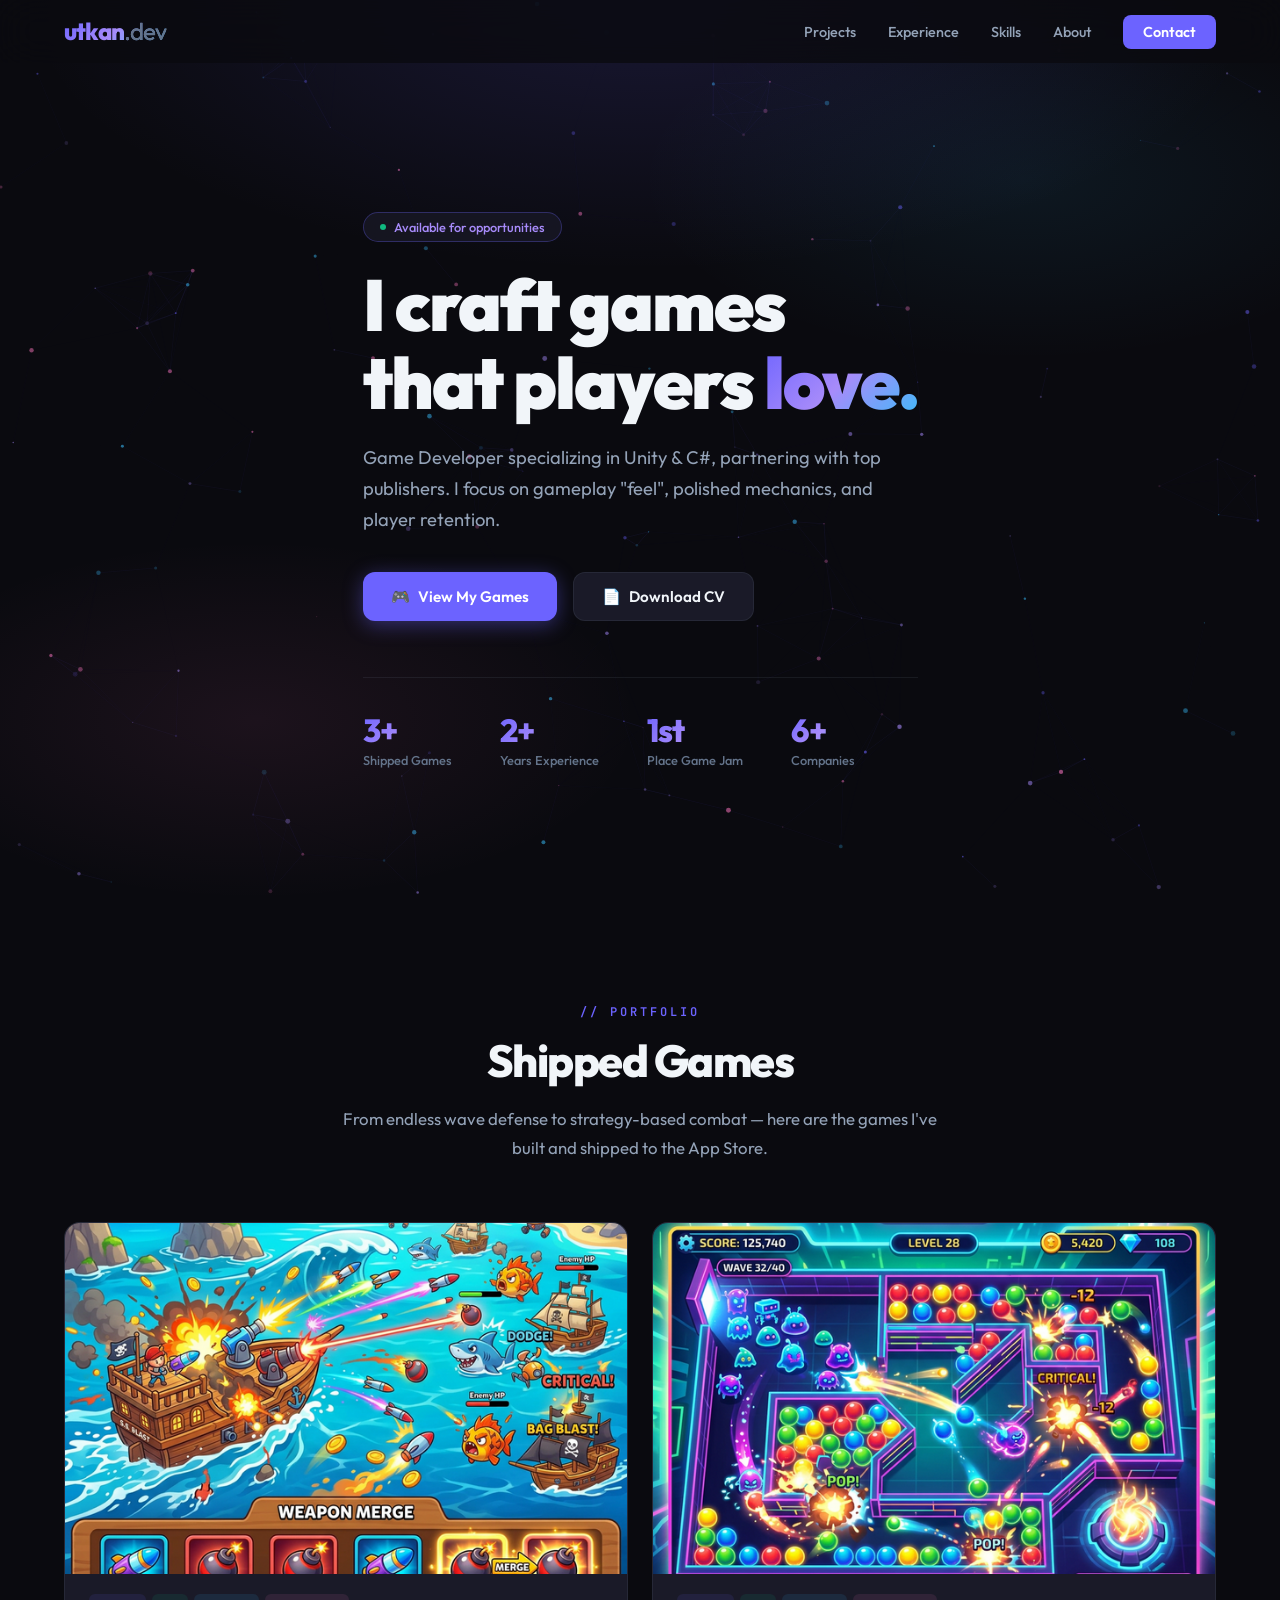
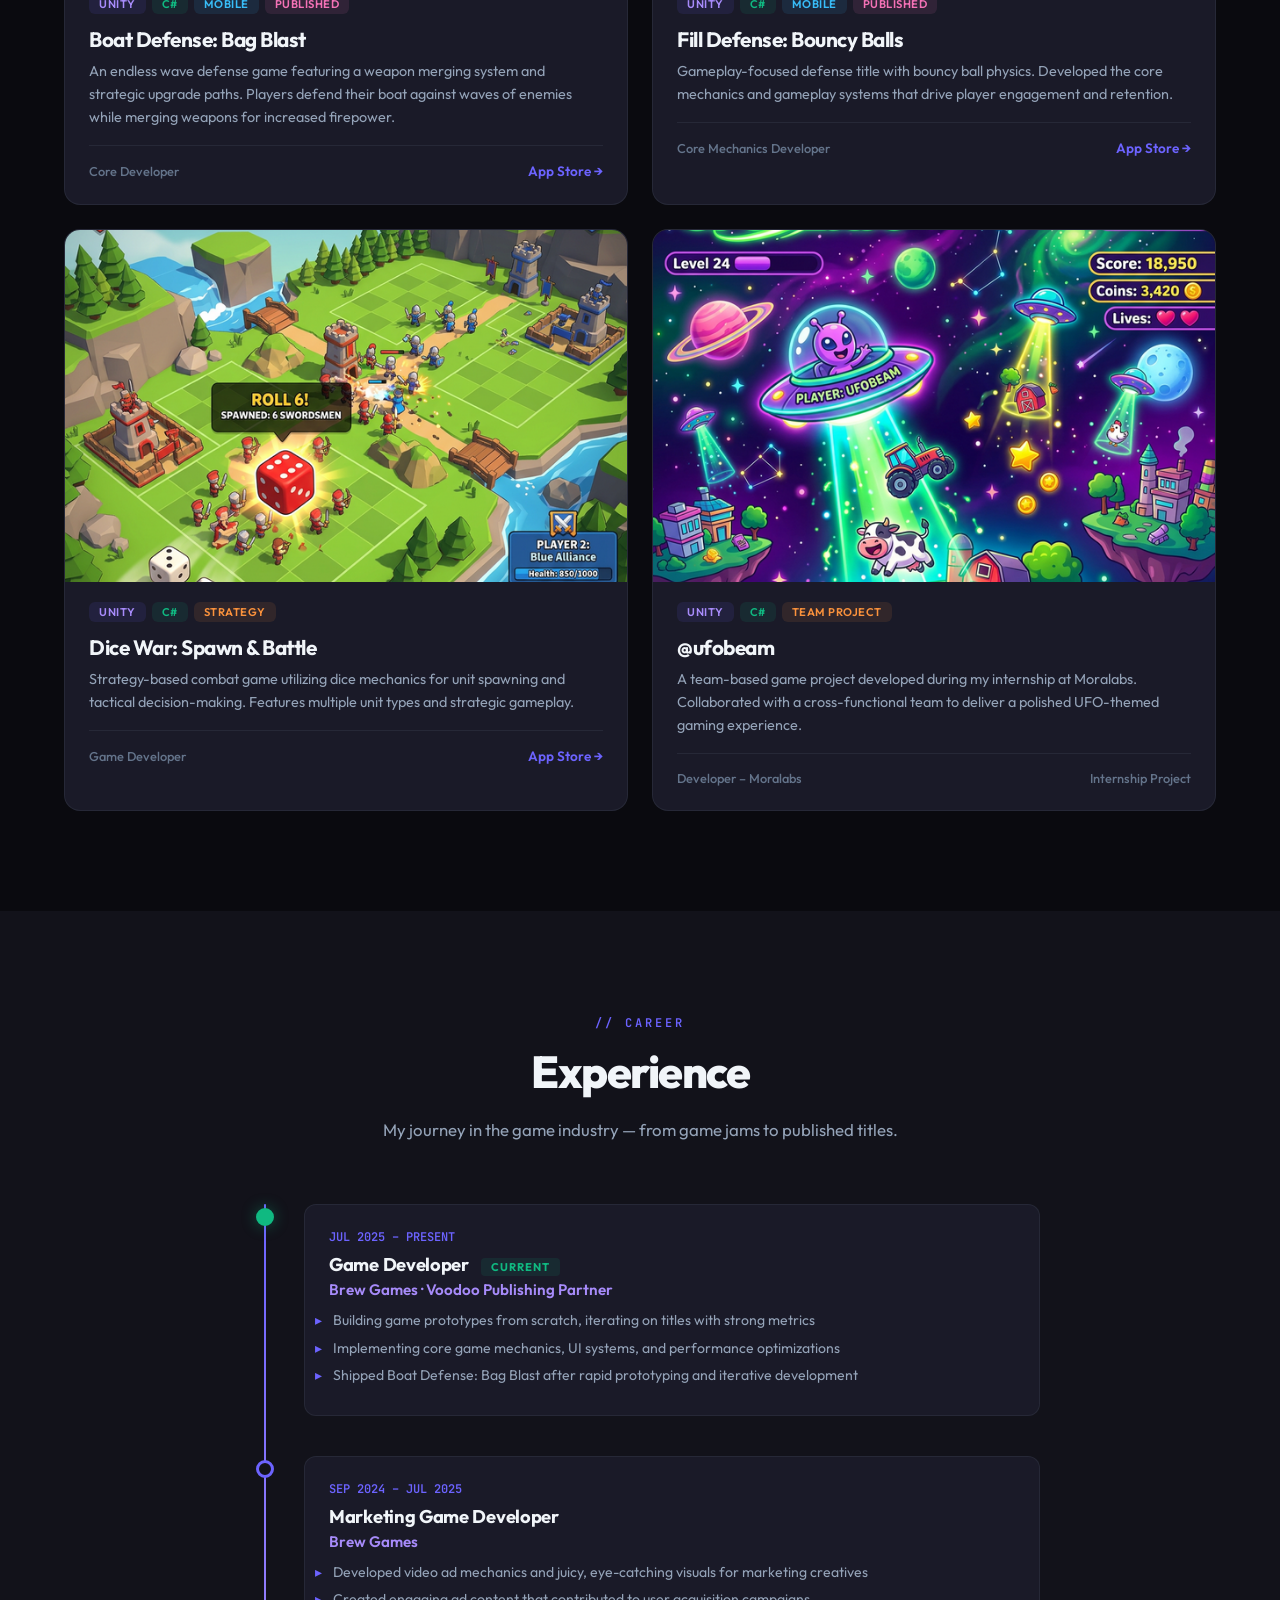
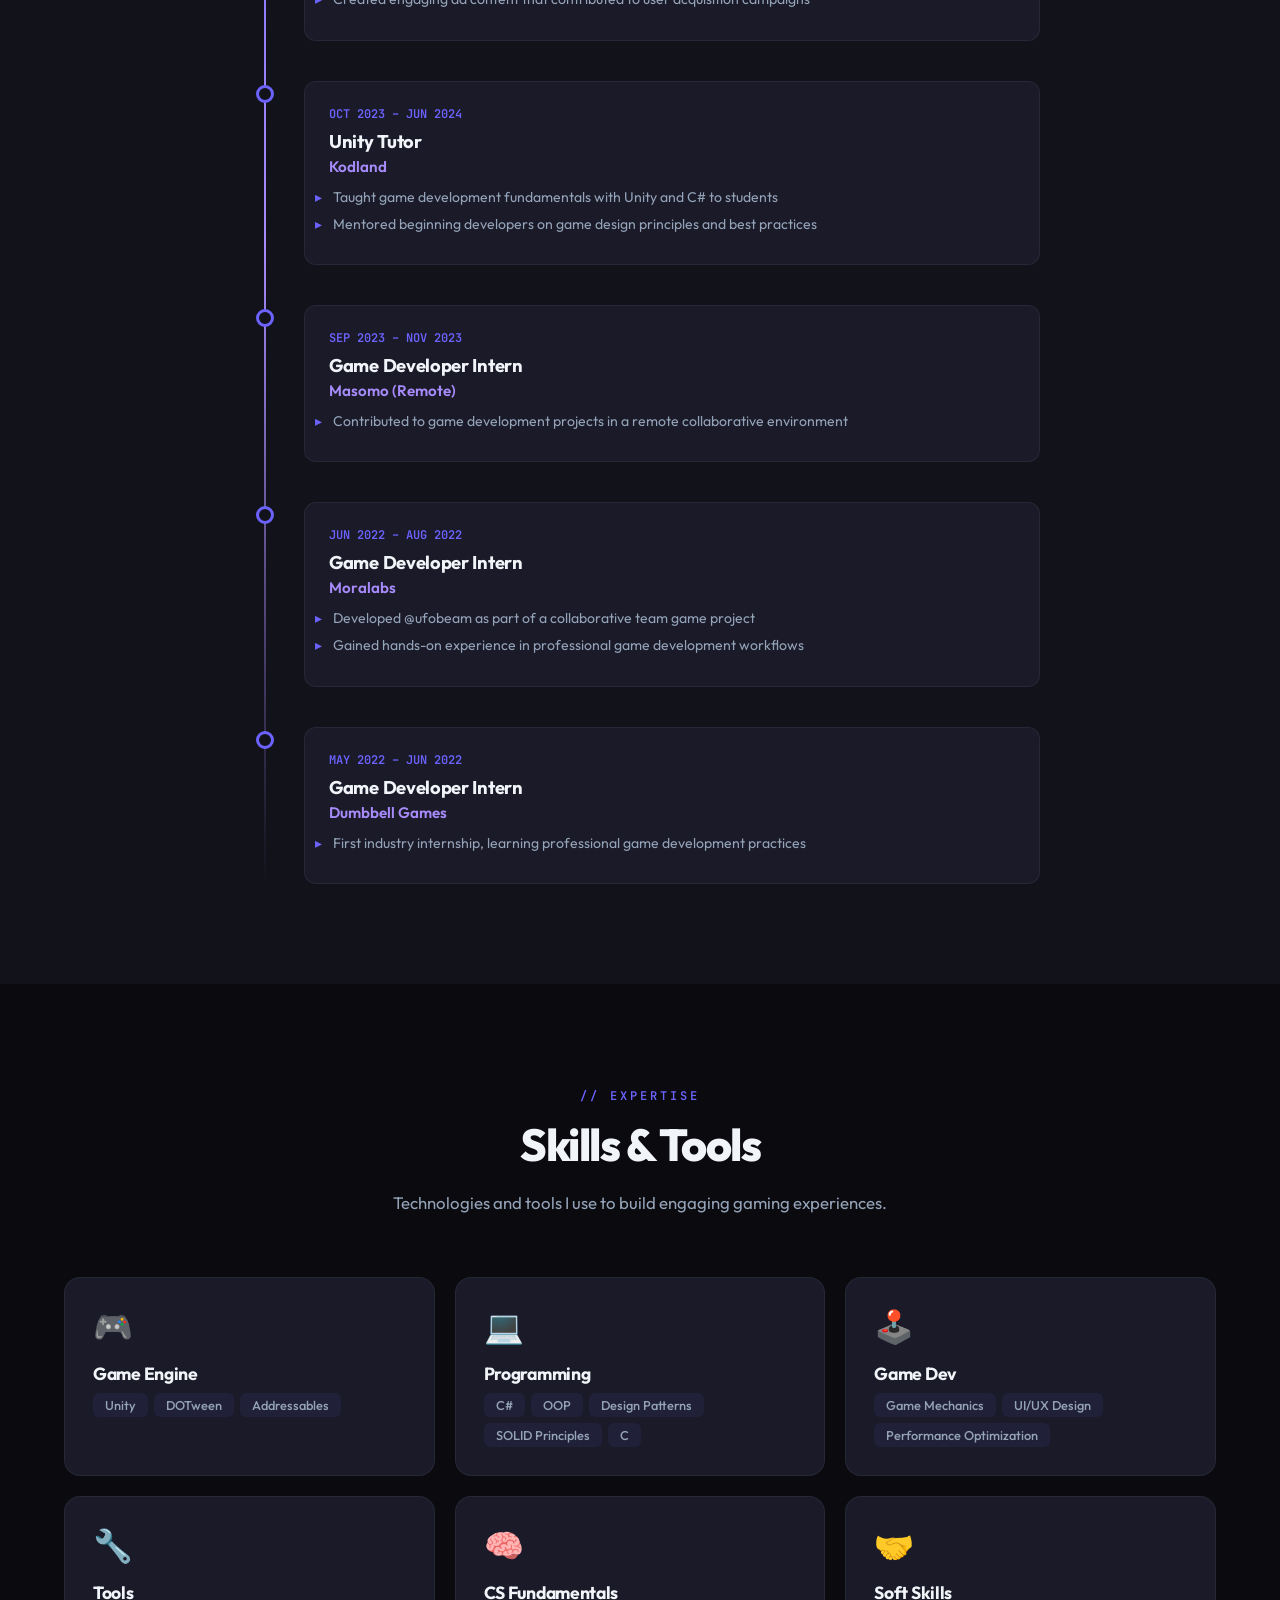
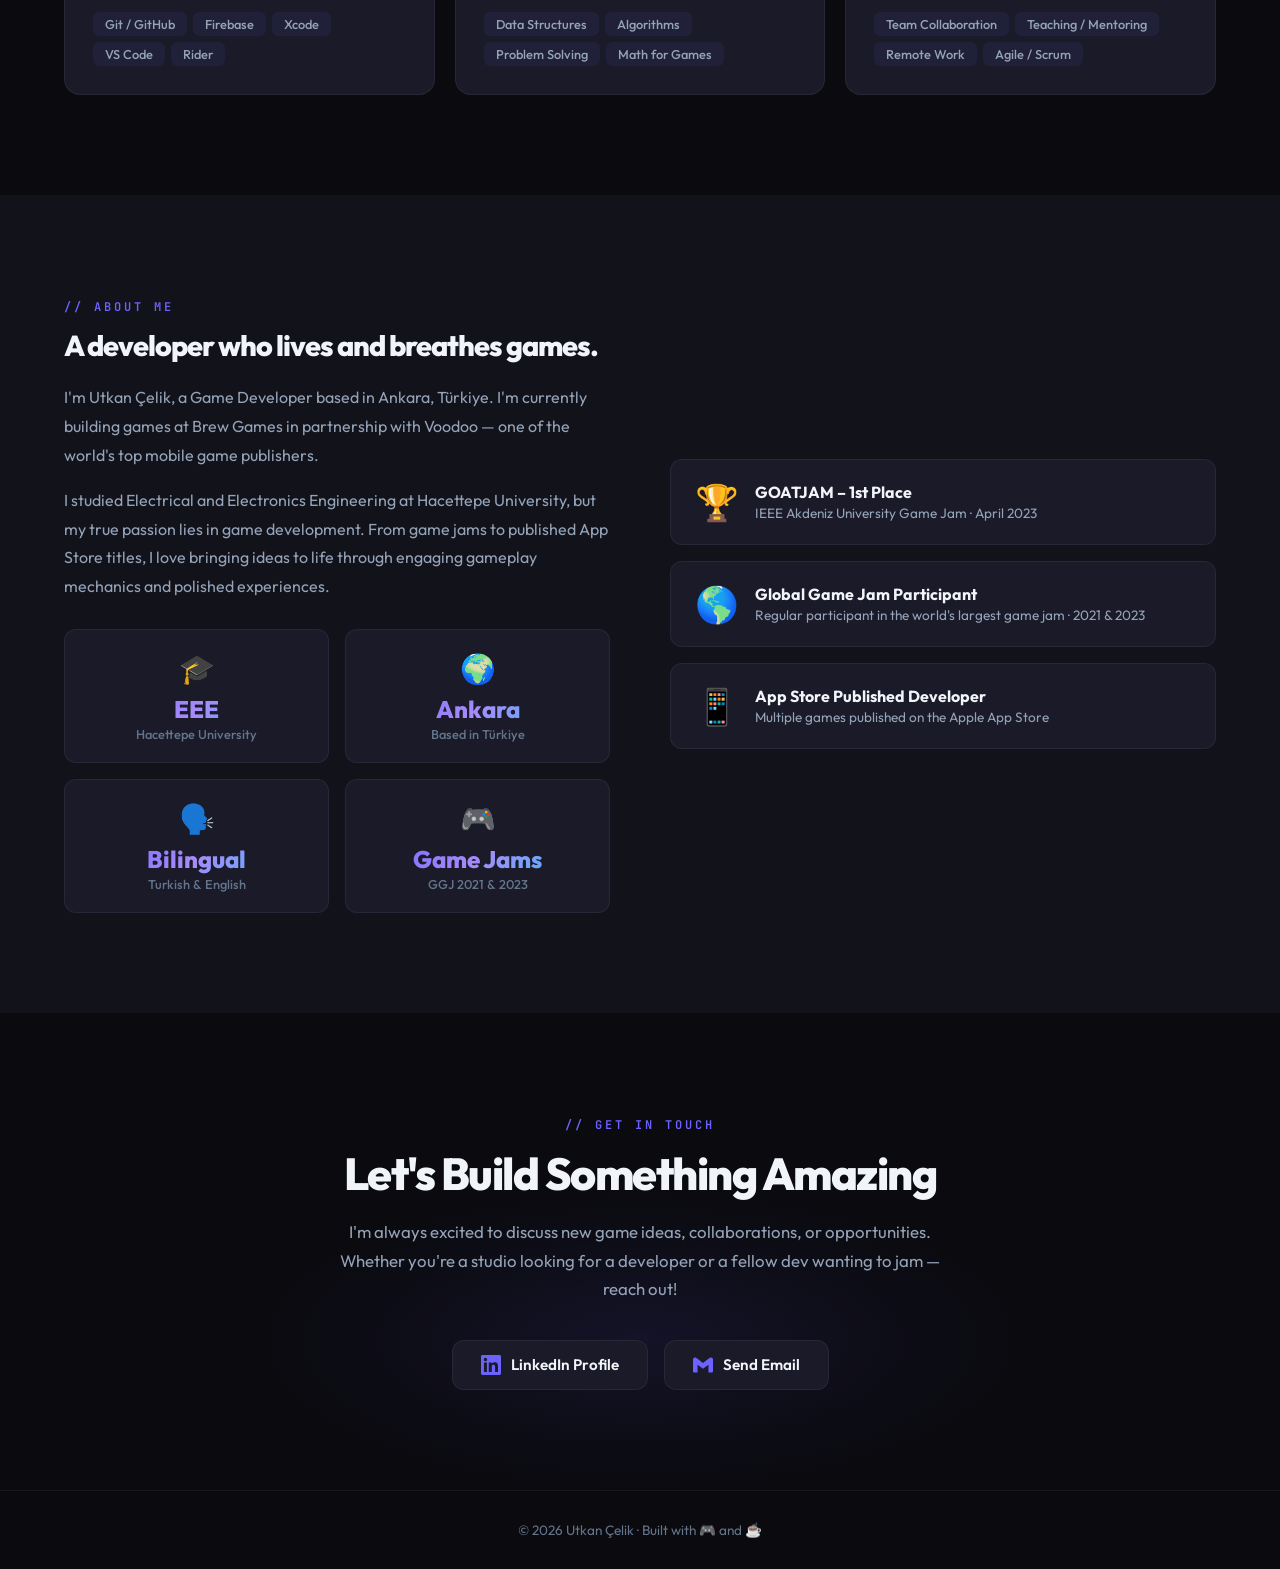
==== commit 2c76377e: "Add downloadable CV PDF + fix download button" ====
--- a/index.html
+++ b/index.html
@@ -59,7 +59,7 @@
                     <a href="#projects" class="btn btn-primary">
                         <span>🎮</span> View My Games
                     </a>
-                    <a href="cv.html" target="_blank" class="btn btn-secondary">
+                    <a href="Utkan_Celik_CV.pdf" download class="btn btn-secondary">
                         <span>📄</span> Download CV
                     </a>
                 </div>
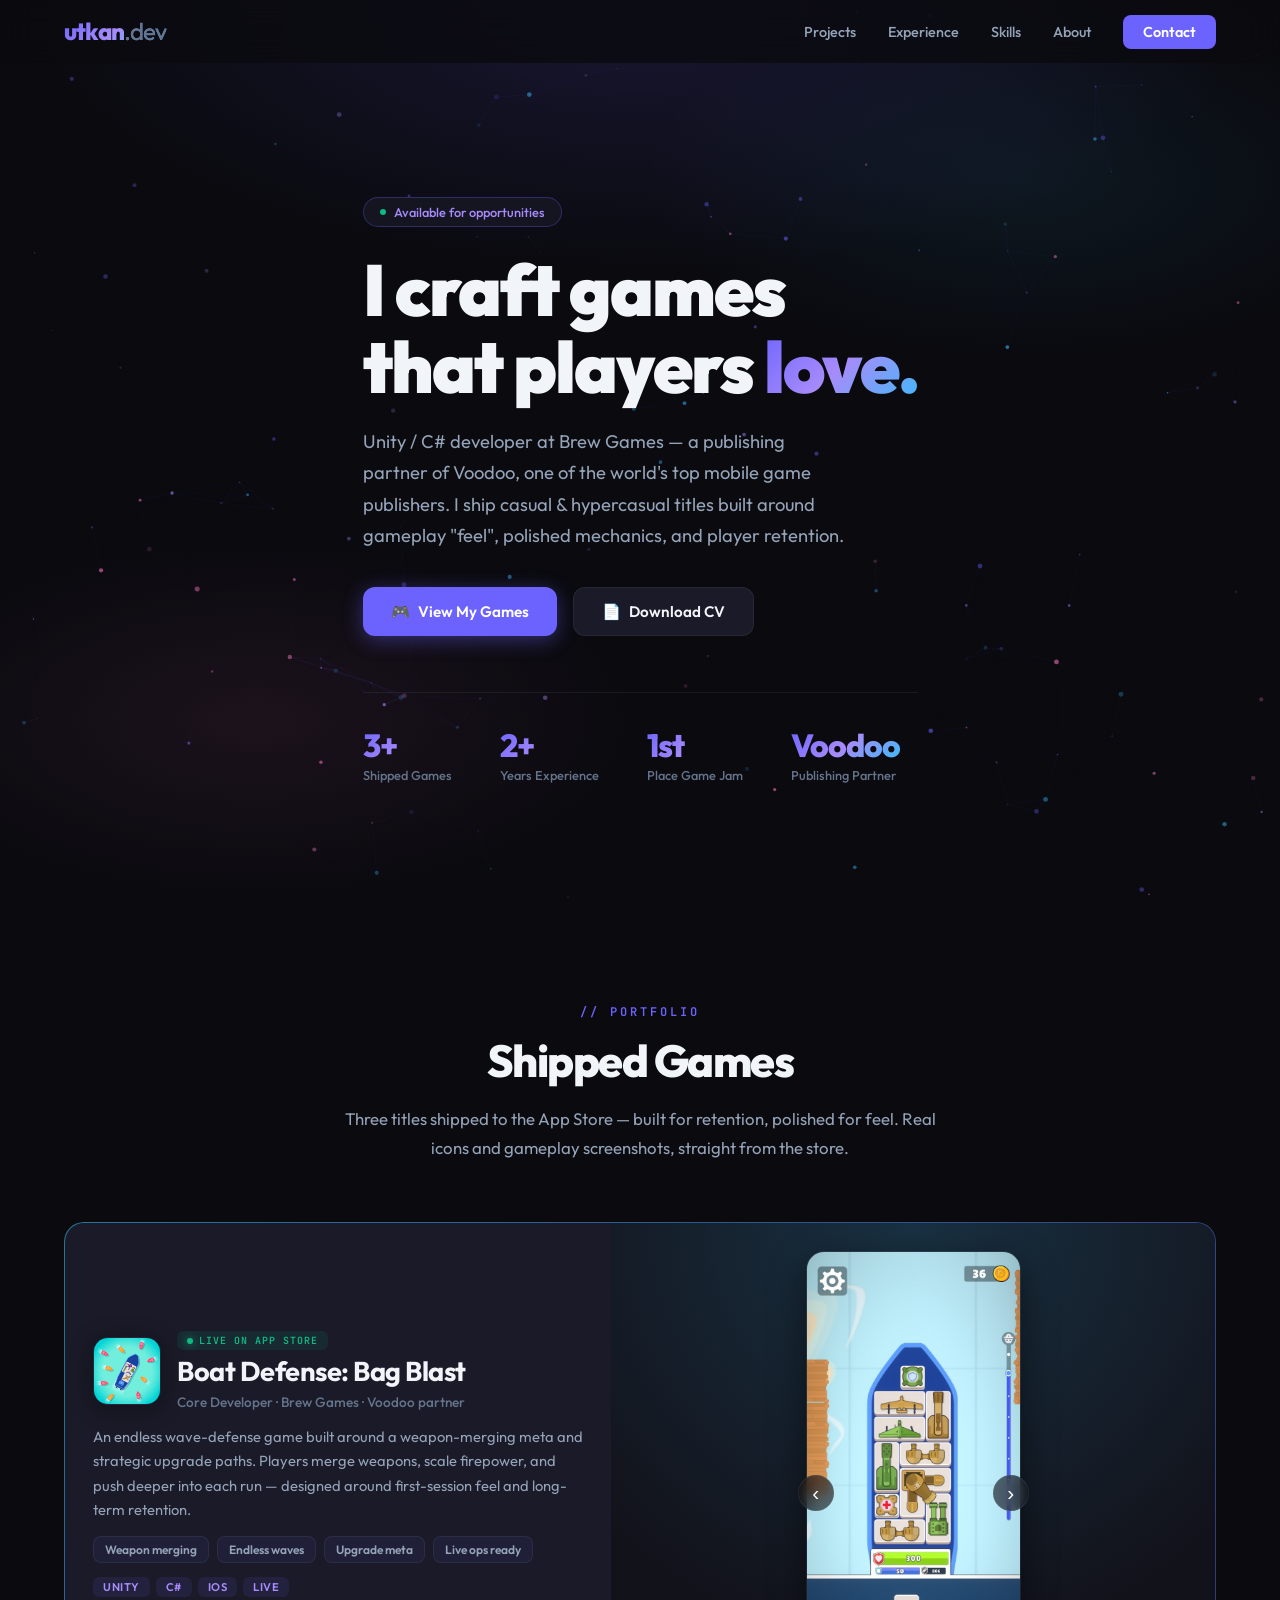
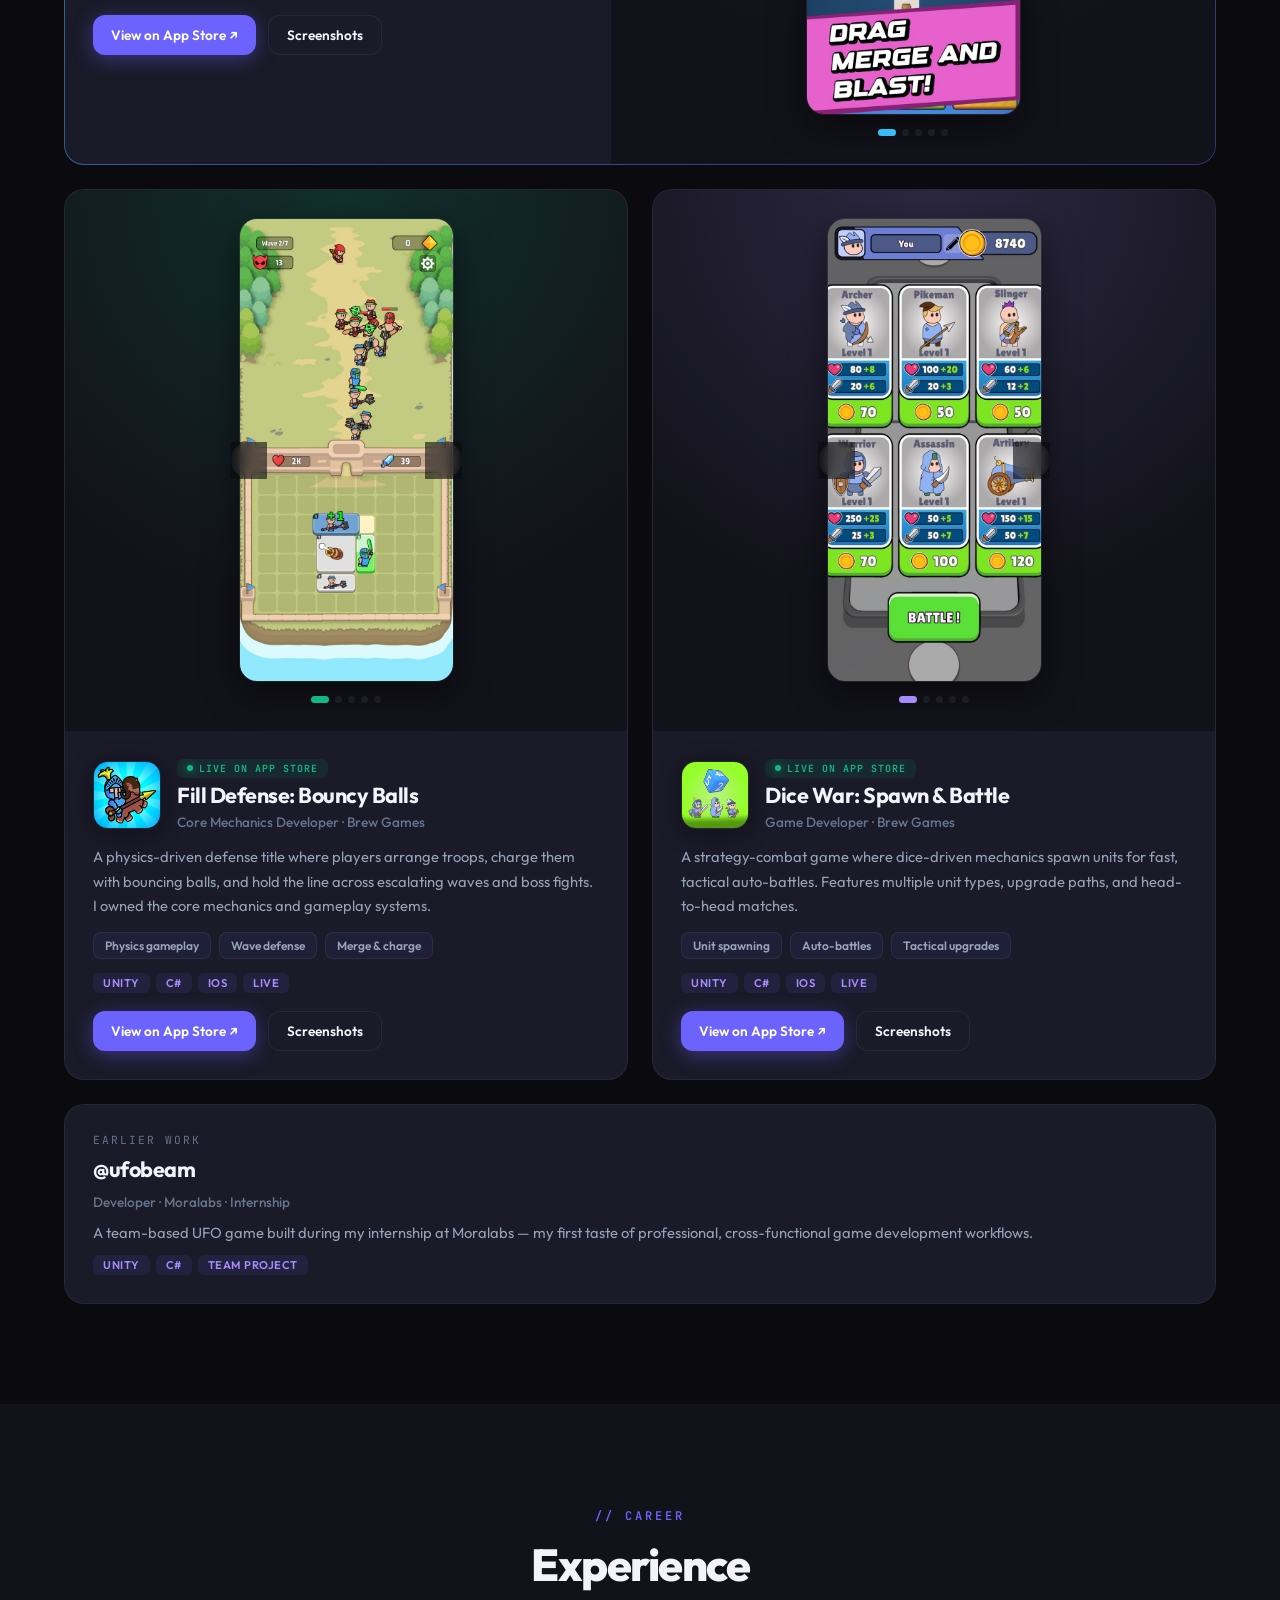
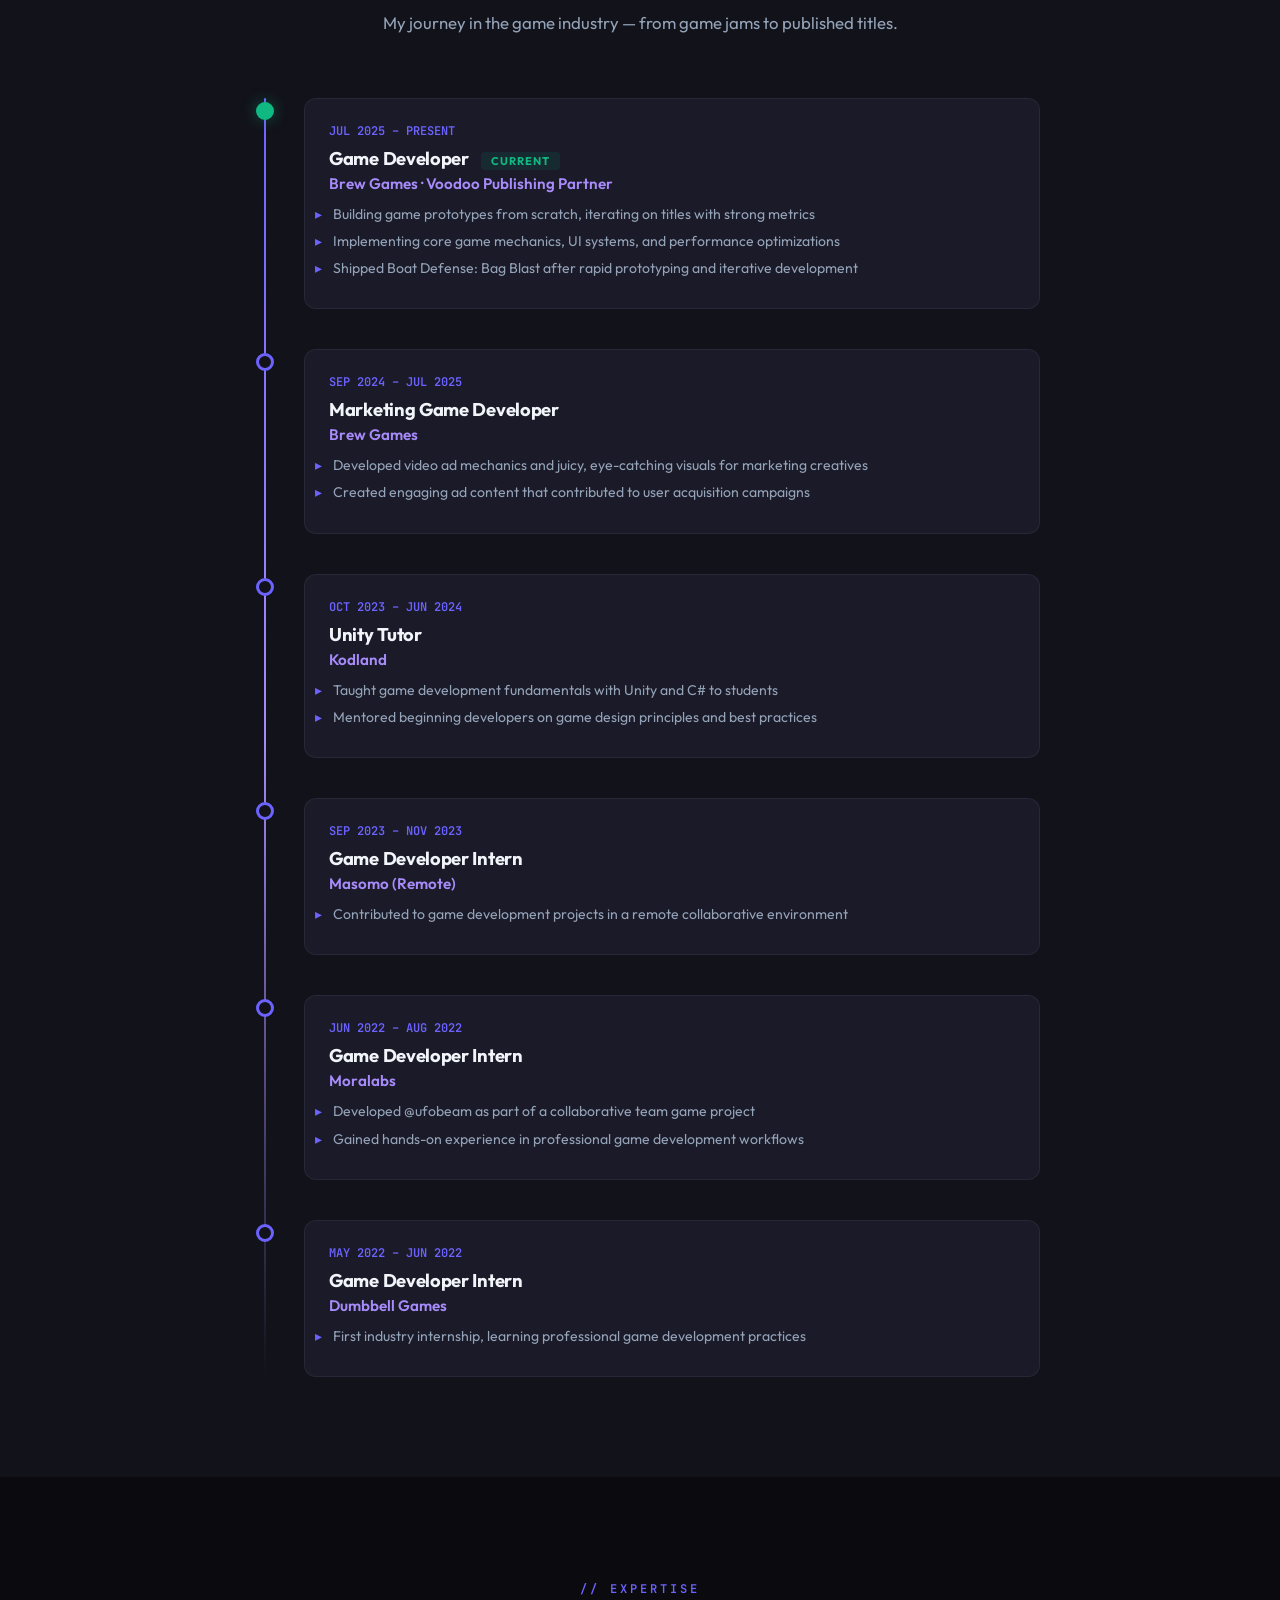
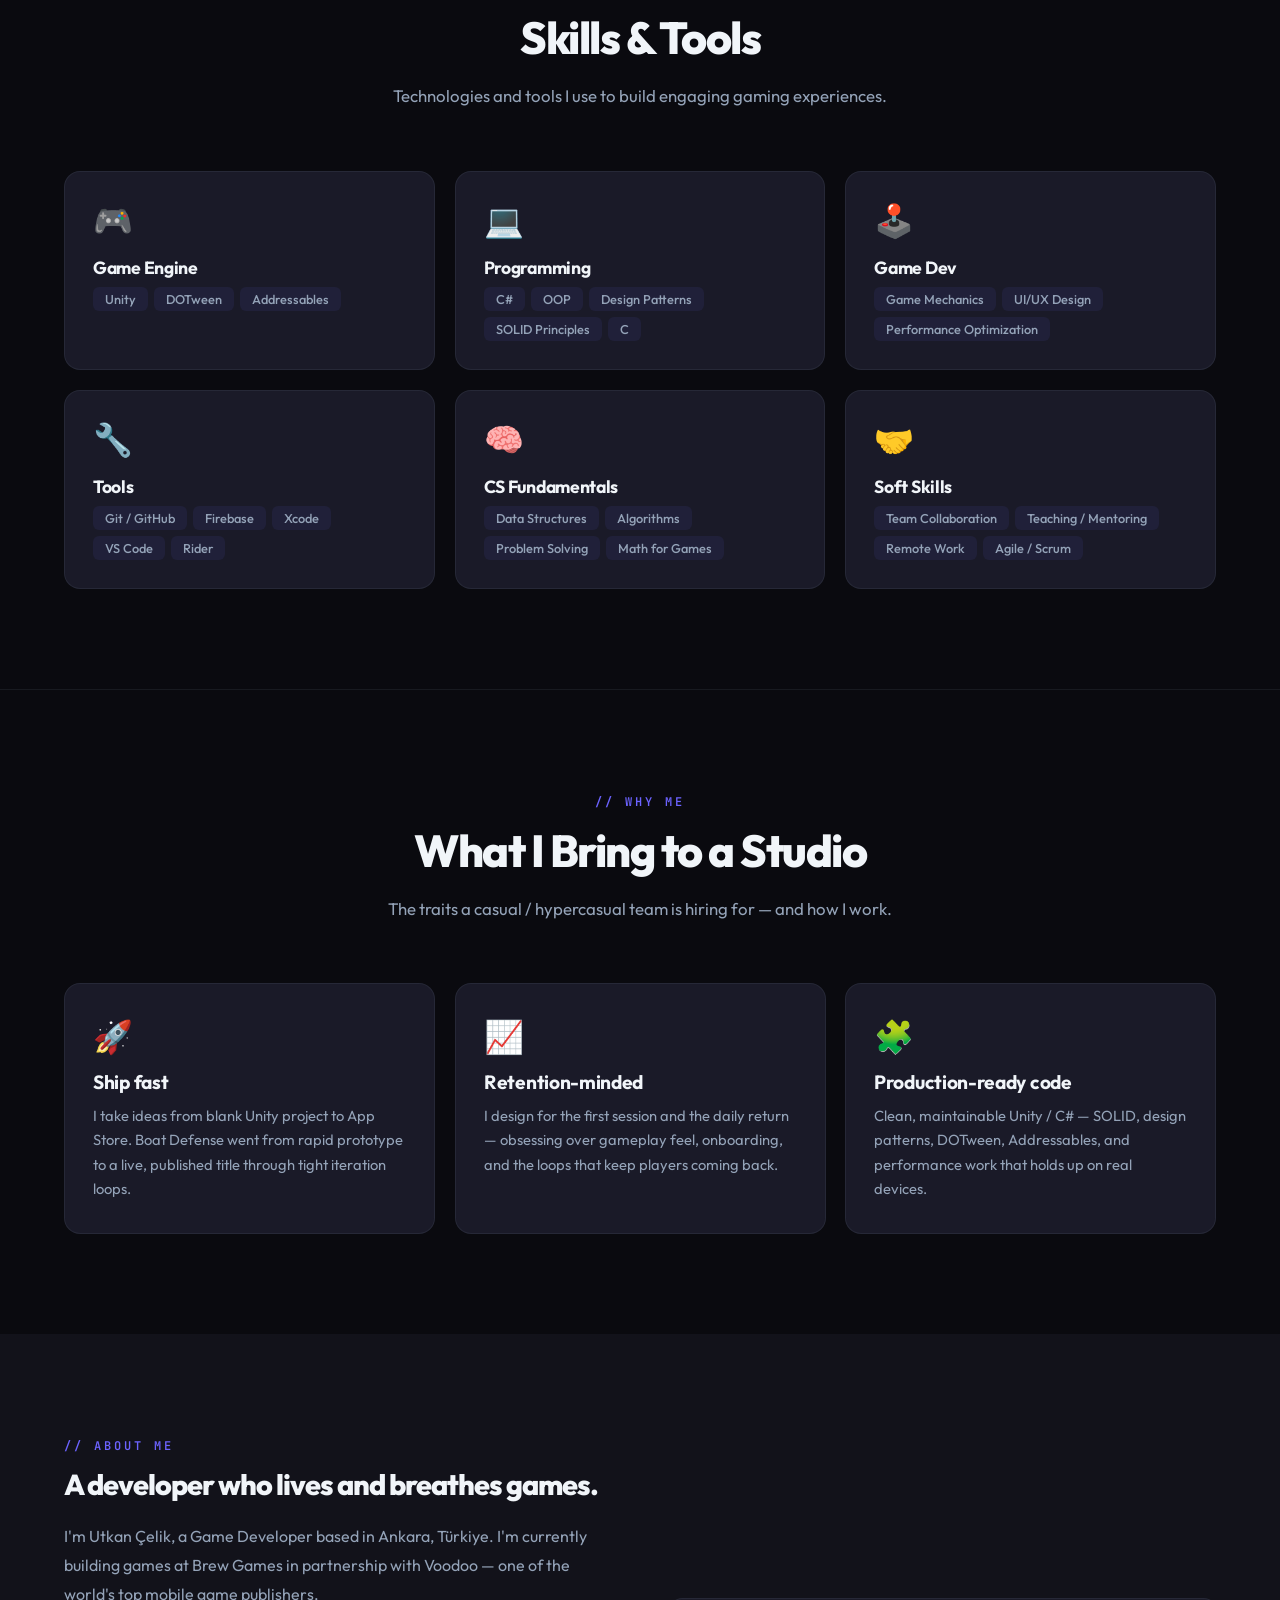
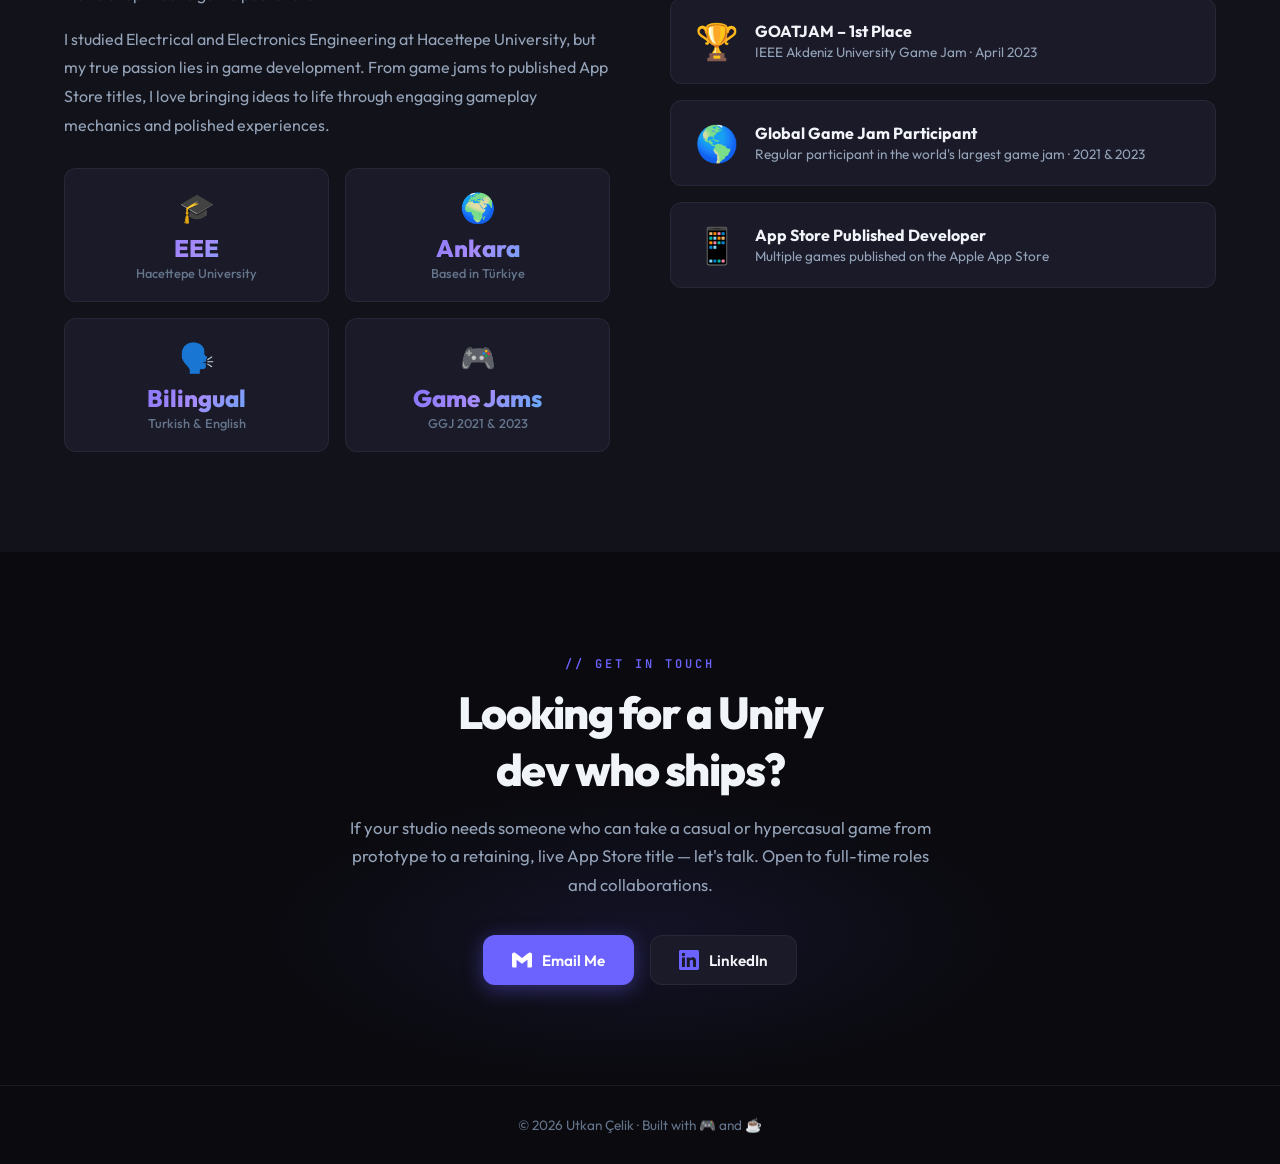
==== commit d71d5c44: "Premium overhaul: real store assets, data-driven games, recruiter-focused content - Replace AI game " ====
--- a/index.html
+++ b/index.html
@@ -4,17 +4,47 @@
 <head>
     <meta charset="UTF-8">
     <meta name="viewport" content="width=device-width, initial-scale=1.0">
-    <title>Utkan Çelik – Game Developer Portfolio</title>
+    <title>Utkan Çelik – Unity Game Developer | Shipped iOS Titles</title>
     <meta name="description"
-        content="Game Developer specializing in Unity & C#. Shipped mobile games with Voodoo. View my portfolio of shipped titles, game jams, and professional experience.">
-    <meta name="keywords" content="game developer, unity, C#, mobile games, portfolio, Utkan Çelik">
-    <meta property="og:title" content="Utkan Çelik – Game Developer">
+        content="Unity / C# game developer at Brew Games (a Voodoo publishing partner). Three casual mobile titles shipped to the App Store, built for gameplay feel and retention. View my games, experience, and CV.">
+    <meta name="keywords"
+        content="game developer, unity developer, C#, mobile games, hypercasual, casual games, Voodoo, portfolio, Utkan Çelik">
+    <meta name="author" content="Utkan Çelik">
+    <meta name="theme-color" content="#0a0a0f">
+    <link rel="canonical" href="https://utkancelik.github.io/portfolio/">
+
+    <!-- Open Graph / Social -->
+    <meta property="og:title" content="Utkan Çelik – Unity Game Developer">
     <meta property="og:description"
-        content="Game Developer specializing in Unity & C#. Shipped mobile games with Voodoo.">
+        content="Unity / C# developer at Brew Games (Voodoo partner). Three iOS titles shipped, built for retention.">
     <meta property="og:type" content="website">
+    <meta property="og:url" content="https://utkancelik.github.io/portfolio/">
+    <meta property="og:image" content="assets/images/og-cover.jpg">
+    <meta name="twitter:card" content="summary_large_image">
+    <meta name="twitter:title" content="Utkan Çelik – Unity Game Developer">
+    <meta name="twitter:description"
+        content="Unity / C# developer at Brew Games (Voodoo partner). Three iOS titles shipped, built for retention.">
+    <meta name="twitter:image" content="assets/images/og-cover.jpg">
+
     <link rel="stylesheet" href="style.css">
-    <link rel="icon"
-        href="data:image/svg+xml,<svg xmlns='http://www.w3.org/2000/svg' viewBox='0 0 100 100'><text y='.9em' font-size='90'>🎮</text></svg>">
+    <link rel="icon" type="image/jpeg" href="assets/favicon-180.jpg">
+    <link rel="apple-touch-icon" href="assets/favicon-180.jpg">
+
+    <!-- Structured data for recruiters / search -->
+    <script type="application/ld+json">
+    {
+        "@context": "https://schema.org",
+        "@type": "Person",
+        "name": "Utkan Çelik",
+        "jobTitle": "Game Developer",
+        "description": "Unity / C# game developer specializing in casual and hypercasual mobile games.",
+        "url": "https://utkancelik.github.io/portfolio/",
+        "knowsAbout": ["Unity", "C#", "Game Development", "Mobile Games", "Gameplay Programming"],
+        "worksFor": { "@type": "Organization", "name": "Brew Games" },
+        "address": { "@type": "PostalAddress", "addressLocality": "Ankara", "addressCountry": "TR" },
+        "sameAs": ["https://www.linkedin.com/in/utkan-celik/"]
+    }
+    </script>
 </head>
 
 <body>
@@ -52,8 +82,9 @@
                     <span class="line">that players <span class="gradient-text">love.</span></span>
                 </h1>
                 <p class="hero-subtitle">
-                    Game Developer specializing in Unity & C#, partnering with top publishers.
-                    I focus on gameplay "feel", polished mechanics, and player retention.
+                    Unity / C# developer at Brew Games — a publishing partner of Voodoo, one of the
+                    world's top mobile game publishers. I ship casual & hypercasual titles built around
+                    gameplay "feel", polished mechanics, and player retention.
                 </p>
                 <div class="hero-actions">
                     <a href="#projects" class="btn btn-primary">
@@ -78,8 +109,8 @@
                         <div class="stat-label">Place Game Jam</div>
                     </div>
                     <div class="stat">
-                        <div class="stat-number">6+</div>
-                        <div class="stat-label">Companies</div>
+                        <div class="stat-number">Voodoo</div>
+                        <div class="stat-label">Publishing Partner</div>
                     </div>
                 </div>
             </div>
@@ -93,126 +124,22 @@
                 <span class="section-tag">// Portfolio</span>
                 <h2 class="section-title">Shipped Games</h2>
                 <p class="section-desc">
-                    From endless wave defense to strategy-based combat — here are the games
-                    I've built and shipped to the App Store.
-                </p>
-            </div>
-
-            <div class="projects-grid">
-                <!-- Project 1: Boat Defense -->
-                <div class="project-card reveal reveal-delay-1" id="project-boat-defense">
-                    <div class="project-image">
-                        <img src="assets/images/boat_defense.png" alt="Boat Defense: Bag Blast gameplay screenshot"
-                            loading="lazy">
-                        <div class="project-image-overlay">
-                            <span class="project-overlay-btn">View Details</span>
-                        </div>
-                    </div>
-                    <div class="project-info">
-                        <div class="project-tags">
-                            <span class="project-tag">Unity</span>
-                            <span class="project-tag green">C#</span>
-                            <span class="project-tag blue">Mobile</span>
-                            <span class="project-tag pink">Published</span>
-                        </div>
-                        <h3 class="project-name">Boat Defense: Bag Blast</h3>
-                        <p class="project-desc">
-                            An endless wave defense game featuring a weapon merging system and
-                            strategic upgrade paths. Players defend their boat against waves of enemies
-                            while merging weapons for increased firepower.
-                        </p>
-                        <div class="project-footer">
-                            <span class="project-role">Core Developer</span>
-                            <a href="https://apps.apple.com/us/app/boat-defense-bag-blast/id6751239129" target="_blank"
-                                class="project-link">App Store →</a>
-                        </div>
-                    </div>
-                </div>
-
-                <!-- Project 2: Fill Defense -->
-                <div class="project-card reveal reveal-delay-2" id="project-fill-defense">
-                    <div class="project-image">
-                        <img src="assets/images/fill_defense.png" alt="Fill Defense: Bouncy Balls gameplay screenshot"
-                            loading="lazy">
-                        <div class="project-image-overlay">
-                            <span class="project-overlay-btn">View Details</span>
-                        </div>
-                    </div>
-                    <div class="project-info">
-                        <div class="project-tags">
-                            <span class="project-tag">Unity</span>
-                            <span class="project-tag green">C#</span>
-                            <span class="project-tag blue">Mobile</span>
-                            <span class="project-tag pink">Published</span>
-                        </div>
-                        <h3 class="project-name">Fill Defense: Bouncy Balls</h3>
-                        <p class="project-desc">
-                            Gameplay-focused defense title with bouncy ball physics. Developed the core
-                            mechanics and gameplay systems that drive player engagement and retention.
-                        </p>
-                        <div class="project-footer">
-                            <span class="project-role">Core Mechanics Developer</span>
-                            <a href="https://apps.apple.com/pl/app/fill-defense-bouncy-balls/id6753949871"
-                                target="_blank" class="project-link">App Store →</a>
-                        </div>
-                    </div>
-                </div>
-
-                <!-- Project 3: Dice War -->
-                <div class="project-card reveal reveal-delay-3" id="project-dice-war">
-                    <div class="project-image">
-                        <img src="assets/images/dice_war.png" alt="Dice War: Spawn & Battle gameplay screenshot"
-                            loading="lazy">
-                        <div class="project-image-overlay">
-                            <span class="project-overlay-btn">View Details</span>
-                        </div>
-                    </div>
-                    <div class="project-info">
-                        <div class="project-tags">
-                            <span class="project-tag">Unity</span>
-                            <span class="project-tag green">C#</span>
-                            <span class="project-tag orange">Strategy</span>
-                        </div>
-                        <h3 class="project-name">Dice War: Spawn & Battle</h3>
-                        <p class="project-desc">
-                            Strategy-based combat game utilizing dice mechanics for unit spawning and
-                            tactical decision-making. Features multiple unit types and strategic gameplay.
-                        </p>
-                        <div class="project-footer">
-                            <span class="project-role">Game Developer</span>
-                            <a href="https://apps.apple.com/us/app/dice-war-spawn-battle/id6747882869" target="_blank"
-                                class="project-link">App Store →</a>
-                        </div>
-                    </div>
-                </div>
-
-                <!-- Project 4: @ufobeam -->
-                <div class="project-card reveal reveal-delay-4" id="project-ufobeam">
-                    <div class="project-image">
-                        <img src="assets/images/ufobeam.png" alt="@ufobeam gameplay screenshot" loading="lazy">
-                        <div class="project-image-overlay">
-                            <span class="project-overlay-btn">View Details</span>
-                        </div>
-                    </div>
-                    <div class="project-info">
-                        <div class="project-tags">
-                            <span class="project-tag">Unity</span>
-                            <span class="project-tag green">C#</span>
-                            <span class="project-tag orange">Team Project</span>
-                        </div>
-                        <h3 class="project-name">@ufobeam</h3>
-                        <p class="project-desc">
-                            A team-based game project developed during my internship at Moralabs.
-                            Collaborated with a cross-functional team to deliver a polished UFO-themed
-                            gaming experience.
-                        </p>
-                        <div class="project-footer">
-                            <span class="project-role">Developer – Moralabs</span>
-                            <span class="project-role" style="color: var(--text-muted);">Internship Project</span>
-                        </div>
-                    </div>
-                </div>
-            </div>
+                    Three titles shipped to the App Store — built for retention, polished for feel.
+                    Real icons and gameplay screenshots, straight from the store.
+                </p>
+            </div>
+
+            <div class="games" id="gamesContainer"></div>
+            <noscript>
+                <p class="section-desc" style="margin-top:24px;">
+                    My shipped games — <a href="https://apps.apple.com/us/app/boat-defense-bag-blast/id6751239129">Boat
+                        Defense: Bag Blast</a>,
+                    <a href="https://apps.apple.com/us/app/fill-defense-bouncy-balls/id6753949871">Fill Defense: Bouncy
+                        Balls</a>, and
+                    <a href="https://apps.apple.com/us/app/dice-war-spawn-battle/id6747882869">Dice War: Spawn &
+                        Battle</a> — are live on the Apple App Store.
+                </p>
+            </noscript>
         </div>
     </section>
 
@@ -385,6 +312,46 @@
                         <span class="skill-item">Remote Work</span>
                         <span class="skill-item">Agile / Scrum</span>
                     </div>
+                </div>
+            </div>
+        </div>
+    </section>
+
+    <!-- ======== WHAT I BRING SECTION ======== -->
+    <section id="strengths">
+        <div class="container">
+            <div class="section-header reveal">
+                <span class="section-tag">// Why Me</span>
+                <h2 class="section-title">What I Bring to a Studio</h2>
+                <p class="section-desc">
+                    The traits a casual / hypercasual team is hiring for — and how I work.
+                </p>
+            </div>
+
+            <div class="strengths-grid">
+                <div class="strength-card reveal reveal-delay-1">
+                    <div class="strength-icon">🚀</div>
+                    <h3 class="strength-title">Ship fast</h3>
+                    <p class="strength-desc">
+                        I take ideas from blank Unity project to App Store. Boat Defense went from rapid
+                        prototype to a live, published title through tight iteration loops.
+                    </p>
+                </div>
+                <div class="strength-card reveal reveal-delay-2">
+                    <div class="strength-icon">📈</div>
+                    <h3 class="strength-title">Retention-minded</h3>
+                    <p class="strength-desc">
+                        I design for the first session and the daily return — obsessing over gameplay
+                        feel, onboarding, and the loops that keep players coming back.
+                    </p>
+                </div>
+                <div class="strength-card reveal reveal-delay-3">
+                    <div class="strength-icon">🧩</div>
+                    <h3 class="strength-title">Production-ready code</h3>
+                    <p class="strength-desc">
+                        Clean, maintainable Unity / C# — SOLID, design patterns, DOTween, Addressables,
+                        and performance work that holds up on real devices.
+                    </p>
                 </div>
             </div>
         </div>
@@ -462,26 +429,27 @@
         <div class="container">
             <div class="contact-content reveal">
                 <span class="section-tag">// Get In Touch</span>
-                <h2 class="section-title">Let's Build Something Amazing</h2>
+                <h2 class="section-title">Looking for a Unity dev who ships?</h2>
                 <p>
-                    I'm always excited to discuss new game ideas, collaborations, or opportunities.
-                    Whether you're a studio looking for a developer or a fellow dev wanting to jam — reach out!
+                    If your studio needs someone who can take a casual or hypercasual game from prototype
+                    to a retaining, live App Store title — let's talk. Open to full-time roles and collaborations.
                 </p>
                 <div class="contact-links">
-                    <a href="https://www.linkedin.com/in/utkan-celik/" target="_blank" class="contact-link"
-                        id="contact-linkedin">
+                    <a href="mailto:utkancelik354@gmail.com" class="contact-link contact-link--primary"
+                        id="contact-email">
+                        <svg viewBox="0 0 24 24" xmlns="http://www.w3.org/2000/svg">
+                            <path
+                                d="M24 5.457v13.909c0 .904-.732 1.636-1.636 1.636h-3.819V11.73L12 16.64l-6.545-4.91v9.273H1.636A1.636 1.636 0 010 19.366V5.457c0-2.023 2.309-3.178 3.927-1.964L5.455 4.64 12 9.548l6.545-4.91 1.528-1.145C21.69 2.28 24 3.434 24 5.457z" />
+                        </svg>
+                        Email Me
+                    </a>
+                    <a href="https://www.linkedin.com/in/utkan-celik/" target="_blank" rel="noopener noreferrer"
+                        class="contact-link" id="contact-linkedin">
                         <svg viewBox="0 0 24 24" xmlns="http://www.w3.org/2000/svg">
                             <path
                                 d="M20.447 20.452h-3.554v-5.569c0-1.328-.027-3.037-1.852-3.037-1.853 0-2.136 1.445-2.136 2.939v5.667H9.351V9h3.414v1.561h.046c.477-.9 1.637-1.85 3.37-1.85 3.601 0 4.267 2.37 4.267 5.455v6.286zM5.337 7.433a2.062 2.062 0 01-2.063-2.065 2.064 2.064 0 112.063 2.065zm1.782 13.019H3.555V9h3.564v11.452zM22.225 0H1.771C.792 0 0 .774 0 1.729v20.542C0 23.227.792 24 1.771 24h20.451C23.2 24 24 23.227 24 22.271V1.729C24 .774 23.2 0 22.222 0h.003z" />
                         </svg>
-                        LinkedIn Profile
-                    </a>
-                    <a href="mailto:utkancelik354@gmail.com" class="contact-link" id="contact-email">
-                        <svg viewBox="0 0 24 24" xmlns="http://www.w3.org/2000/svg">
-                            <path
-                                d="M24 5.457v13.909c0 .904-.732 1.636-1.636 1.636h-3.819V11.73L12 16.64l-6.545-4.91v9.273H1.636A1.636 1.636 0 010 19.366V5.457c0-2.023 2.309-3.178 3.927-1.964L5.455 4.64 12 9.548l6.545-4.91 1.528-1.145C21.69 2.28 24 3.434 24 5.457z" />
-                        </svg>
-                        Send Email
+                        LinkedIn
                     </a>
                 </div>
             </div>
--- a/style.css
+++ b/style.css
@@ -456,88 +456,280 @@
     padding: var(--section-padding);
 }
 
-.projects-grid {
+.games {
+    display: flex;
+    flex-direction: column;
+    gap: 24px;
+}
+
+.games-row {
     display: grid;
     grid-template-columns: repeat(2, 1fr);
     gap: 24px;
 }
 
-.project-card {
+.games-row--mini {
+    grid-template-columns: 1fr;
+}
+
+/* ---- Game Card ---- */
+.game-card {
     background: var(--bg-card);
-    border-radius: 16px;
+    border: 1px solid var(--border-subtle);
+    border-radius: 20px;
     overflow: hidden;
+    position: relative;
+    display: flex;
+    flex-direction: column;
+    transition: var(--transition-smooth);
+    will-change: transform;
+}
+
+.game-card:hover {
+    transform: translateY(-6px);
+    border-color: var(--border-accent);
+    box-shadow: 0 1px 2px rgba(0, 0, 0, 0.4), 0 18px 50px rgba(0, 0, 0, 0.45);
+}
+
+/* Featured: copy + carousel side by side, gradient border */
+.game-card--featured {
+    display: grid;
+    grid-template-columns: 0.95fr 1.05fr;
+    border-color: transparent;
+    background:
+        linear-gradient(var(--bg-card), var(--bg-card)) padding-box,
+        linear-gradient(135deg, rgba(var(--game-accent), 0.6) 0%, rgba(108, 99, 255, 0.45) 100%) border-box;
+}
+
+.game-card--featured .game-card__media {
+    order: 2;
+}
+
+.game-card--featured .game-card__body {
+    order: 1;
+    justify-content: center;
+}
+
+/* ---- Media / Carousel panel ---- */
+.game-card__media {
+    position: relative;
+    display: flex;
+    align-items: center;
+    justify-content: center;
+    padding: 28px 24px;
+    min-height: 300px;
+    background:
+        radial-gradient(circle at 50% 0%, rgba(var(--game-accent), 0.18) 0%, transparent 70%),
+        var(--bg-secondary);
+}
+
+.carousel {
+    position: relative;
+    width: 100%;
+    max-width: 215px;
+    margin: 0 auto;
+}
+
+.carousel__viewport {
+    overflow: hidden;
+    border-radius: 18px;
+    box-shadow: 0 12px 34px rgba(0, 0, 0, 0.5);
+    border: 1px solid rgba(255, 255, 255, 0.06);
+}
+
+.carousel__track {
+    display: flex;
+    transition: transform var(--transition-smooth);
+}
+
+.carousel__slide {
+    flex: 0 0 100%;
+}
+
+.carousel__zoom {
+    display: block;
+    width: 100%;
+    padding: 0;
+    border: none;
+    background: none;
+    cursor: zoom-in;
+}
+
+.carousel__slide img {
+    width: 100%;
+    aspect-ratio: 9 / 19.5;
+    object-fit: cover;
+    display: block;
+}
+
+.carousel__btn {
+    position: absolute;
+    top: 50%;
+    transform: translateY(-50%);
+    width: 36px;
+    height: 36px;
+    border-radius: 50%;
     border: 1px solid var(--border-subtle);
-    transition: var(--transition-smooth);
-    position: relative;
-    group: true;
-}
-
-.project-card:hover {
-    transform: translateY(-8px);
-    border-color: var(--border-accent);
-    box-shadow: var(--shadow-hover);
-}
-
-.project-image {
-    position: relative;
-    overflow: hidden;
-    aspect-ratio: 16/10;
-}
-
-.project-image img {
-    width: 100%;
-    height: 100%;
-    object-fit: cover;
-    transition: var(--transition-smooth);
-}
-
-.project-card:hover .project-image img {
-    transform: scale(1.05);
-}
-
-.project-image-overlay {
-    position: absolute;
-    inset: 0;
-    background: linear-gradient(to top, rgba(10, 10, 15, 0.8) 0%, transparent 50%);
-    opacity: 0;
-    transition: var(--transition-smooth);
-    display: flex;
-    align-items: flex-end;
+    background: rgba(10, 10, 15, 0.6);
+    backdrop-filter: blur(8px);
+    -webkit-backdrop-filter: blur(8px);
+    color: #fff;
+    font-size: 1.3rem;
+    line-height: 1;
+    cursor: pointer;
+    display: flex;
+    align-items: center;
     justify-content: center;
-    padding: 20px;
-}
-
-.project-card:hover .project-image-overlay {
-    opacity: 1;
-}
-
-.project-overlay-btn {
-    padding: 10px 24px;
+    transition: var(--transition-fast);
+    z-index: 2;
+}
+
+.carousel__btn--prev {
+    left: -8px;
+}
+
+.carousel__btn--next {
+    right: -8px;
+}
+
+.carousel__btn:hover {
     background: var(--accent-primary);
-    color: white;
+    border-color: transparent;
+}
+
+.carousel__dots {
+    display: flex;
+    gap: 6px;
+    justify-content: center;
+    margin-top: 14px;
+}
+
+.carousel__dot {
+    width: 7px;
+    height: 7px;
+    border-radius: 50%;
+    border: none;
+    padding: 0;
+    background: var(--border-subtle);
+    cursor: pointer;
+    transition: var(--transition-fast);
+}
+
+.carousel__dot.is-active {
+    background: rgb(var(--game-accent));
+    width: 18px;
+    border-radius: 4px;
+}
+
+/* ---- Card body ---- */
+.game-card__body {
+    padding: 28px;
+    display: flex;
+    flex-direction: column;
+    gap: 14px;
+    flex: 1;
+}
+
+.game-card__head {
+    display: flex;
+    align-items: center;
+    gap: 16px;
+}
+
+.game-card__icon {
+    width: 68px;
+    height: 68px;
+    border-radius: 22%;
+    flex-shrink: 0;
+    box-shadow: var(--shadow-card);
+    border: 1px solid var(--border-subtle);
+}
+
+.game-card__heading {
+    display: flex;
+    flex-direction: column;
+    gap: 5px;
+    min-width: 0;
+}
+
+.badge--live {
+    display: inline-flex;
+    align-items: center;
+    gap: 6px;
+    align-self: flex-start;
+    font-family: var(--font-mono);
+    font-size: 0.62rem;
+    font-weight: 600;
+    text-transform: uppercase;
+    letter-spacing: 1px;
+    color: var(--neon-green);
+    background: rgba(16, 185, 129, 0.1);
+    padding: 3px 10px;
+    border-radius: 6px;
+}
+
+.badge__dot {
+    width: 6px;
+    height: 6px;
+    border-radius: 50%;
+    background: var(--neon-green);
+    box-shadow: 0 0 8px rgba(16, 185, 129, 0.8);
+}
+
+.game-card__name {
+    font-size: 1.35rem;
+    font-weight: 700;
+    letter-spacing: -0.5px;
+    line-height: 1.2;
+}
+
+.game-card--featured .game-card__name {
+    font-size: 1.7rem;
+}
+
+.game-card__role {
+    font-size: 0.85rem;
+    color: var(--text-muted);
+    font-weight: 500;
+}
+
+.game-card__eyebrow {
+    font-family: var(--font-mono);
+    font-size: 0.7rem;
+    text-transform: uppercase;
+    letter-spacing: 2px;
+    color: var(--text-muted);
+}
+
+.game-card__blurb {
+    font-size: 0.92rem;
+    color: var(--text-secondary);
+    line-height: 1.65;
+}
+
+.feature-pills {
+    display: flex;
+    flex-wrap: wrap;
+    gap: 8px;
+}
+
+.feature-pill {
+    font-size: 0.75rem;
+    font-weight: 600;
+    color: var(--text-secondary);
+    background: rgba(108, 99, 255, 0.08);
+    border: 1px solid var(--border-subtle);
     border-radius: 8px;
-    font-weight: 600;
-    font-size: 0.85rem;
-    transform: translateY(10px);
-    transition: var(--transition-smooth);
-}
-
-.project-card:hover .project-overlay-btn {
-    transform: translateY(0);
-}
-
-.project-info {
-    padding: 20px 24px 24px;
-}
-
-.project-tags {
-    display: flex;
+    padding: 5px 11px;
+}
+
+.game-card__tags {
+    display: flex;
+    flex-wrap: wrap;
     gap: 6px;
-    margin-bottom: 12px;
-    flex-wrap: wrap;
-}
-
-.project-tag {
+}
+
+.game-tag {
     padding: 3px 10px;
     background: rgba(108, 99, 255, 0.1);
     color: var(--accent-secondary);
@@ -548,67 +740,99 @@
     letter-spacing: 0.5px;
 }
 
-.project-tag.green {
-    background: rgba(16, 185, 129, 0.1);
-    color: var(--neon-green);
-}
-
-.project-tag.blue {
-    background: rgba(56, 189, 248, 0.1);
-    color: var(--neon-blue);
-}
-
-.project-tag.pink {
-    background: rgba(244, 114, 182, 0.1);
-    color: var(--neon-pink);
-}
-
-.project-tag.orange {
-    background: rgba(251, 146, 60, 0.1);
-    color: var(--neon-orange);
-}
-
-.project-name {
-    font-size: 1.3rem;
-    font-weight: 700;
-    margin-bottom: 8px;
-    letter-spacing: -0.5px;
-}
-
-.project-desc {
-    font-size: 0.9rem;
+.game-card__actions {
+    display: flex;
+    gap: 12px;
+    flex-wrap: wrap;
+    margin-top: 4px;
+}
+
+.btn-sm {
+    padding: 10px 18px;
+    font-size: 0.85rem;
+}
+
+/* Mini "earlier work" card */
+.game-card--mini .game-card__body {
+    gap: 10px;
+}
+
+/* ---- Lightbox ---- */
+.lightbox {
+    position: fixed;
+    inset: 0;
+    z-index: 2000;
+    display: flex;
+    align-items: center;
+    justify-content: center;
+    gap: 14px;
+    padding: 24px;
+    background: rgba(10, 10, 15, 0.92);
+    backdrop-filter: blur(8px);
+    -webkit-backdrop-filter: blur(8px);
+}
+
+.lightbox[hidden] {
+    display: none;
+}
+
+.lightbox__figure {
+    margin: 0;
+    display: flex;
+    flex-direction: column;
+    align-items: center;
+    gap: 14px;
+    max-height: 100%;
+}
+
+.lightbox__img {
+    max-height: 82vh;
+    max-width: min(420px, 84vw);
+    border-radius: 22px;
+    box-shadow: 0 20px 60px rgba(0, 0, 0, 0.6);
+    border: 1px solid rgba(255, 255, 255, 0.08);
+}
+
+.lightbox__caption {
+    font-family: var(--font-mono);
+    font-size: 0.8rem;
     color: var(--text-secondary);
-    line-height: 1.6;
-}
-
-.project-footer {
+}
+
+.lightbox__btn,
+.lightbox__close {
+    border: 1px solid var(--border-subtle);
+    background: rgba(26, 26, 40, 0.85);
+    color: #fff;
+    border-radius: 50%;
+    cursor: pointer;
     display: flex;
     align-items: center;
-    justify-content: space-between;
-    margin-top: 16px;
-    padding-top: 16px;
-    border-top: 1px solid var(--border-subtle);
-}
-
-.project-role {
-    font-size: 0.8rem;
-    color: var(--text-muted);
-    font-weight: 500;
-}
-
-.project-link {
-    display: inline-flex;
-    align-items: center;
-    gap: 6px;
-    color: var(--accent-primary);
-    font-size: 0.85rem;
-    font-weight: 600;
+    justify-content: center;
     transition: var(--transition-fast);
-}
-
-.project-link:hover {
-    color: var(--accent-secondary);
-    gap: 10px;
+    flex-shrink: 0;
+}
+
+.lightbox__btn {
+    width: 48px;
+    height: 48px;
+    font-size: 1.7rem;
+    line-height: 1;
+}
+
+.lightbox__close {
+    position: absolute;
+    top: 20px;
+    right: 24px;
+    width: 44px;
+    height: 44px;
+    font-size: 1.5rem;
+}
+
+.lightbox__btn:hover,
+.lightbox__close:hover {
+    background: var(--accent-primary);
+    border-color: transparent;
 }
 
 /* ========================================
@@ -814,6 +1038,71 @@
 .skill-item:hover {
     background: rgba(108, 99, 255, 0.2);
     color: var(--text-primary);
+}
+
+/* ========================================
+   WHAT I BRING (STRENGTHS) SECTION
+   ======================================== */
+#strengths {
+    padding: var(--section-padding);
+    border-top: 1px solid var(--border-subtle);
+}
+
+.strengths-grid {
+    display: grid;
+    grid-template-columns: repeat(3, 1fr);
+    gap: 20px;
+}
+
+.strength-card {
+    background: var(--bg-card);
+    border: 1px solid var(--border-subtle);
+    border-radius: 16px;
+    padding: 32px 28px;
+    position: relative;
+    overflow: hidden;
+    transition: var(--transition-smooth);
+    will-change: transform;
+}
+
+.strength-card::before {
+    content: '';
+    position: absolute;
+    top: 0;
+    left: 0;
+    right: 0;
+    height: 3px;
+    background: var(--accent-gradient);
+    opacity: 0;
+    transition: var(--transition-smooth);
+}
+
+.strength-card:hover {
+    transform: translateY(-4px);
+    border-color: var(--border-accent);
+    box-shadow: var(--shadow-glow);
+}
+
+.strength-card:hover::before {
+    opacity: 1;
+}
+
+.strength-icon {
+    font-size: 2rem;
+    margin-bottom: 14px;
+}
+
+.strength-title {
+    font-size: 1.2rem;
+    font-weight: 700;
+    letter-spacing: -0.3px;
+    margin-bottom: 10px;
+}
+
+.strength-desc {
+    font-size: 0.92rem;
+    color: var(--text-secondary);
+    line-height: 1.65;
 }
 
 /* ========================================
@@ -999,6 +1288,22 @@
     fill: var(--accent-primary);
 }
 
+.contact-link--primary {
+    background: var(--accent-primary);
+    border-color: transparent;
+    color: #fff;
+    box-shadow: 0 4px 20px var(--accent-glow);
+}
+
+.contact-link--primary svg {
+    fill: #fff;
+}
+
+.contact-link--primary:hover {
+    background: var(--accent-secondary);
+    border-color: transparent;
+}
+
 /* ========================================
    FOOTER
    ======================================== */
@@ -1097,17 +1402,35 @@
    ======================================== */
 
 @media (max-width: 1024px) {
-    .projects-grid {
+    .games-row {
         grid-template-columns: 1fr;
     }
 
     .skills-grid {
         grid-template-columns: repeat(2, 1fr);
+    }
+
+    .strengths-grid {
+        grid-template-columns: 1fr;
     }
 
     .about-grid {
         grid-template-columns: 1fr;
         gap: 40px;
+    }
+}
+
+@media (max-width: 900px) {
+    .game-card--featured {
+        grid-template-columns: 1fr;
+    }
+
+    .game-card--featured .game-card__media {
+        order: 0;
+    }
+
+    .game-card--featured .game-card__body {
+        order: 0;
     }
 }
 
@@ -1194,4 +1517,61 @@
         flex-direction: column;
         align-items: center;
     }
+}
+
+@media (max-width: 768px) {
+    .strengths-grid {
+        grid-template-columns: 1fr;
+    }
+}
+
+/* ========================================
+   PREMIUM POLISH & ACCESSIBILITY
+   ======================================== */
+:focus-visible {
+    outline: 2px solid var(--accent-secondary);
+    outline-offset: 2px;
+    border-radius: 4px;
+}
+
+.btn:active,
+.contact-link:active {
+    transform: translateY(0) scale(0.98);
+}
+
+::selection {
+    background: var(--accent-primary);
+    color: #fff;
+}
+
+.hero-title,
+.section-title,
+.strength-title,
+.game-card__name,
+.hero-subtitle {
+    text-wrap: balance;
+}
+
+/* ========================================
+   REDUCED MOTION
+   ======================================== */
+@media (prefers-reduced-motion: reduce) {
+
+    *,
+    *::before,
+    *::after {
+        animation-duration: 0.001ms !important;
+        animation-iteration-count: 1 !important;
+        transition-duration: 0.001ms !important;
+        scroll-behavior: auto !important;
+    }
+
+    html {
+        scroll-behavior: auto;
+    }
+
+    .reveal {
+        opacity: 1 !important;
+        transform: none !important;
+    }
 }
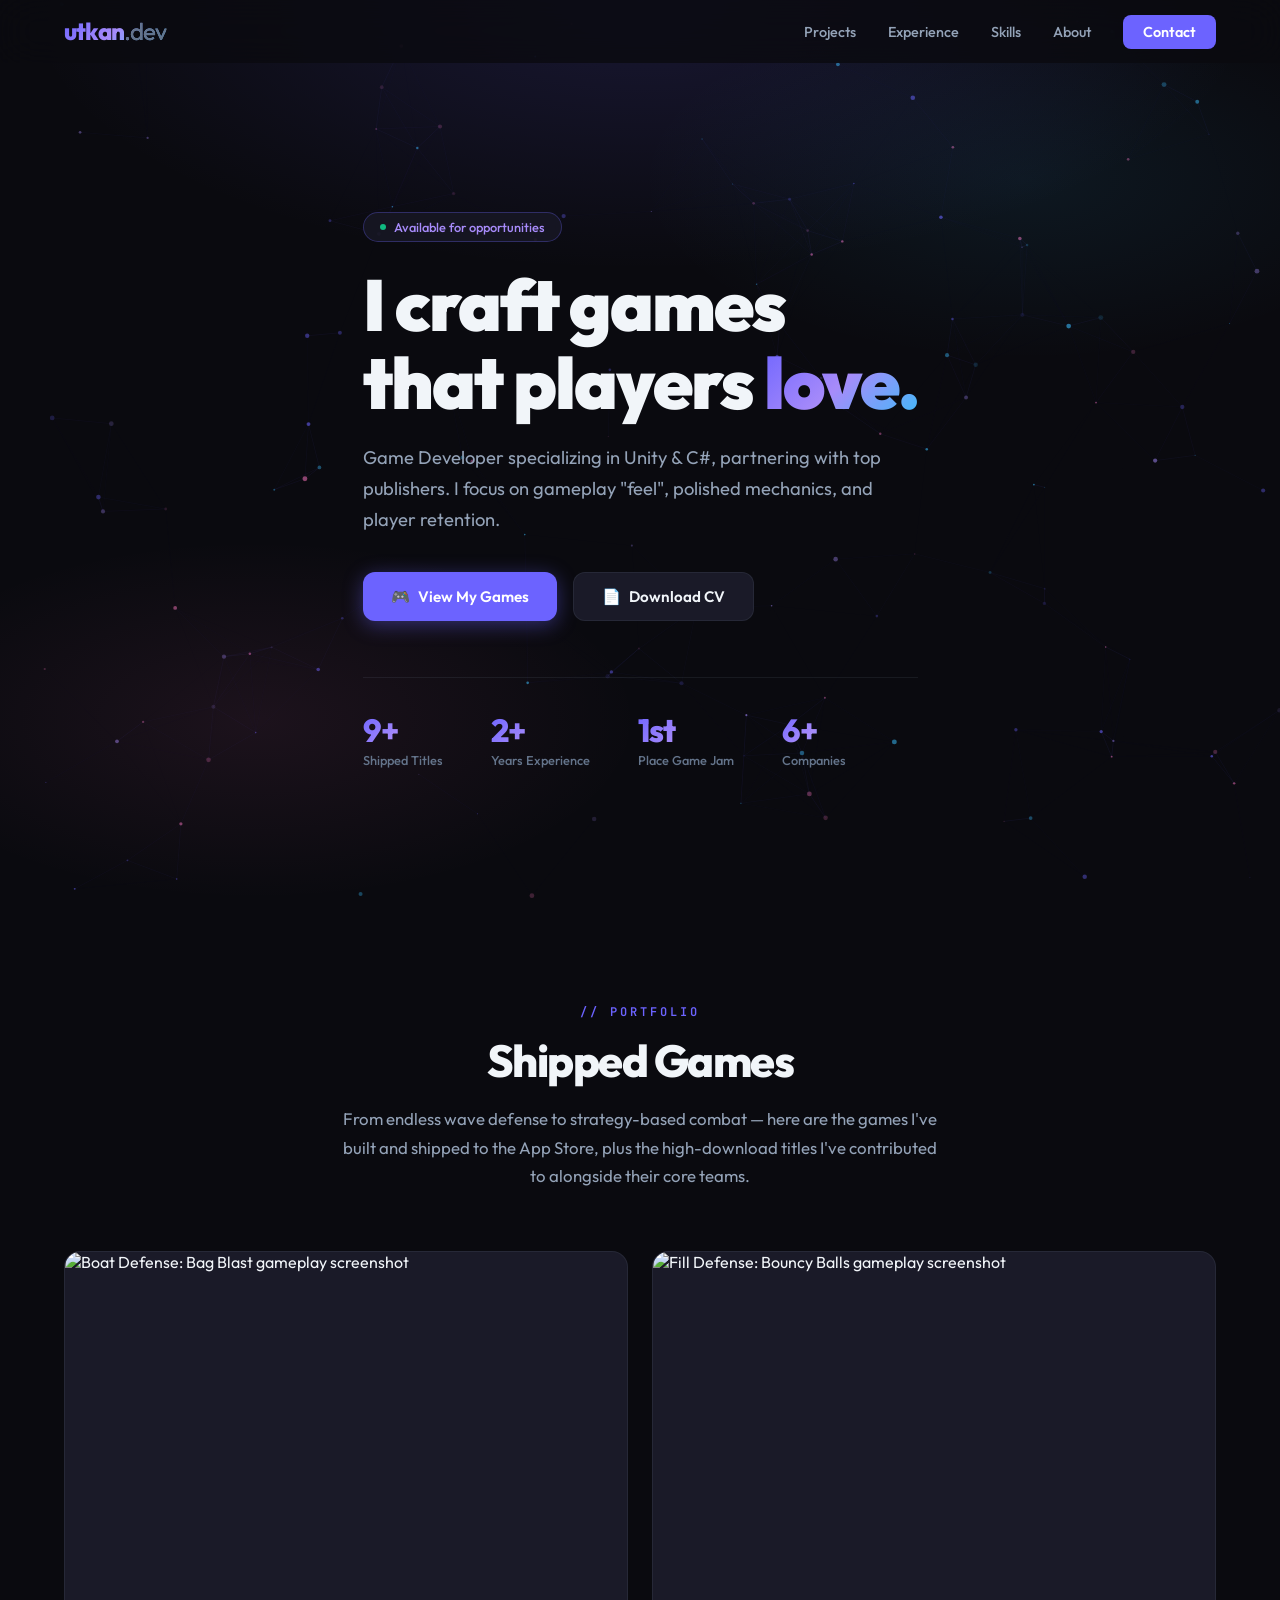
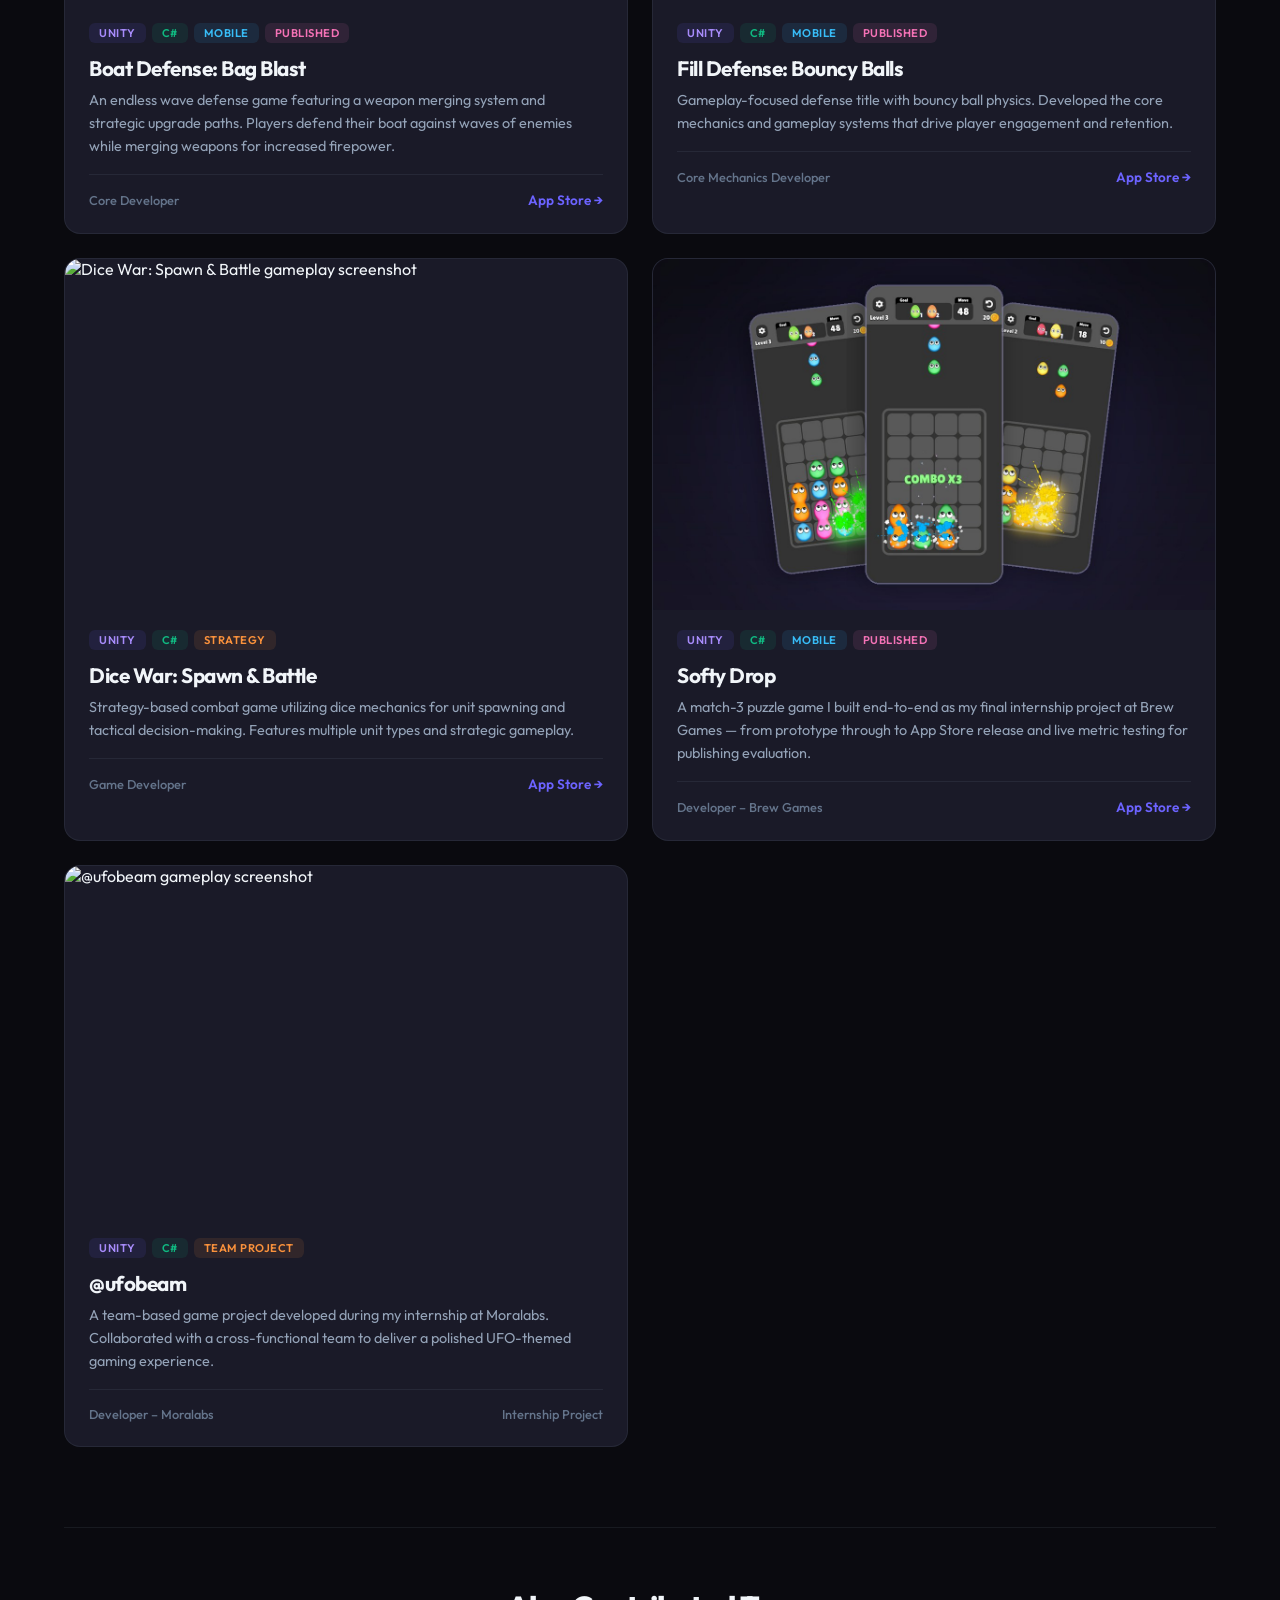
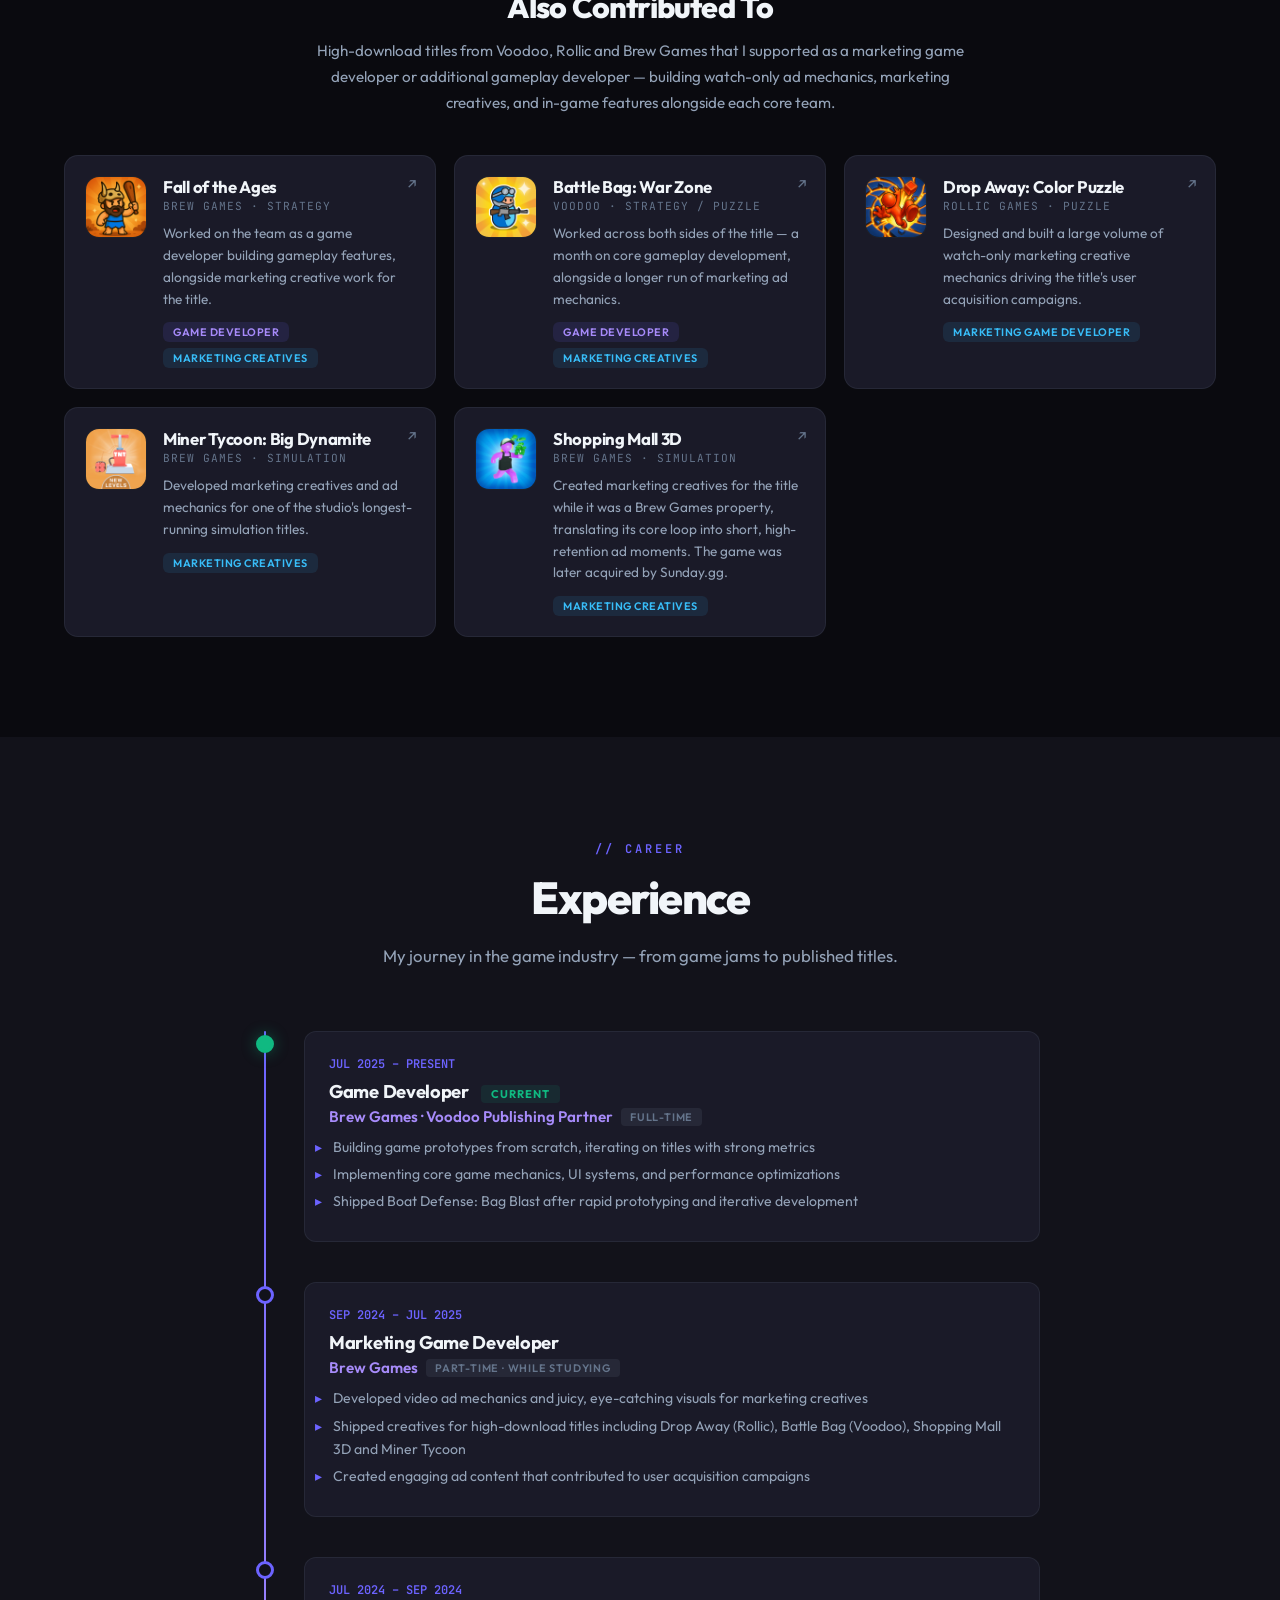
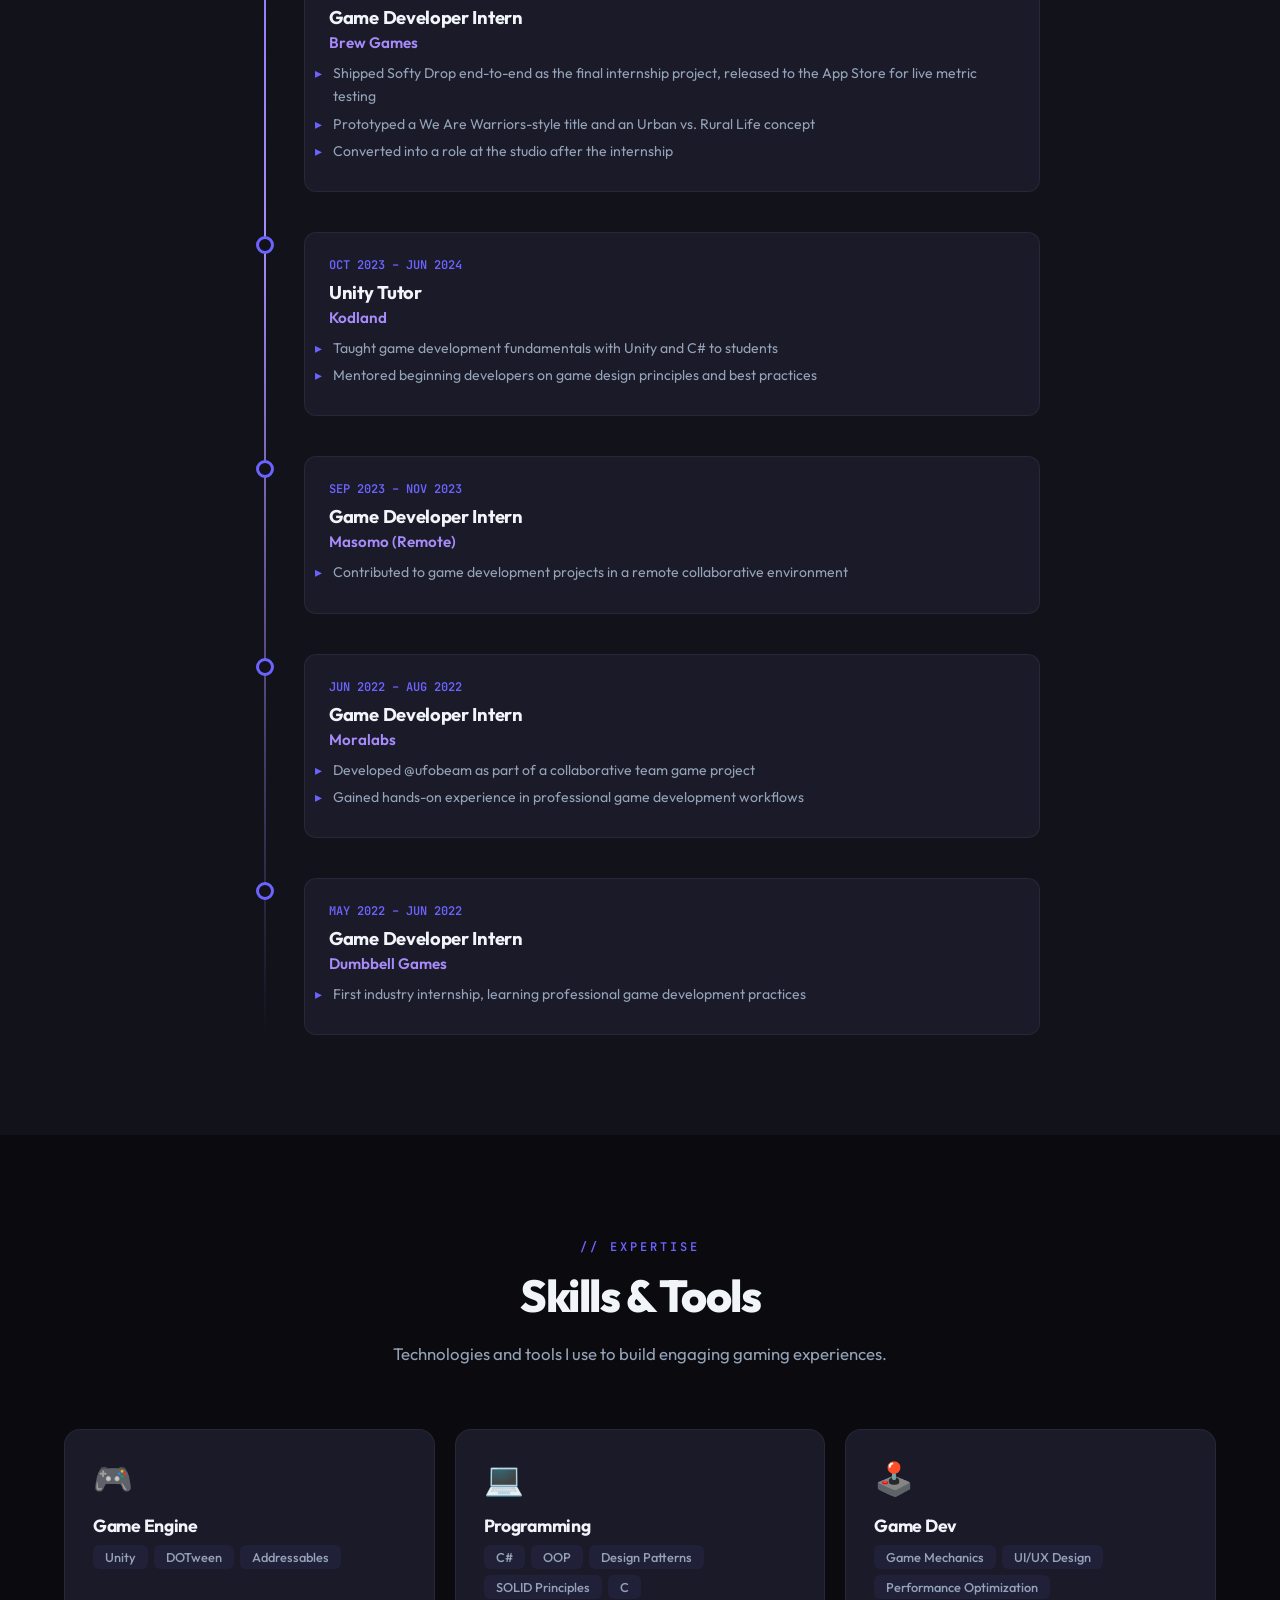
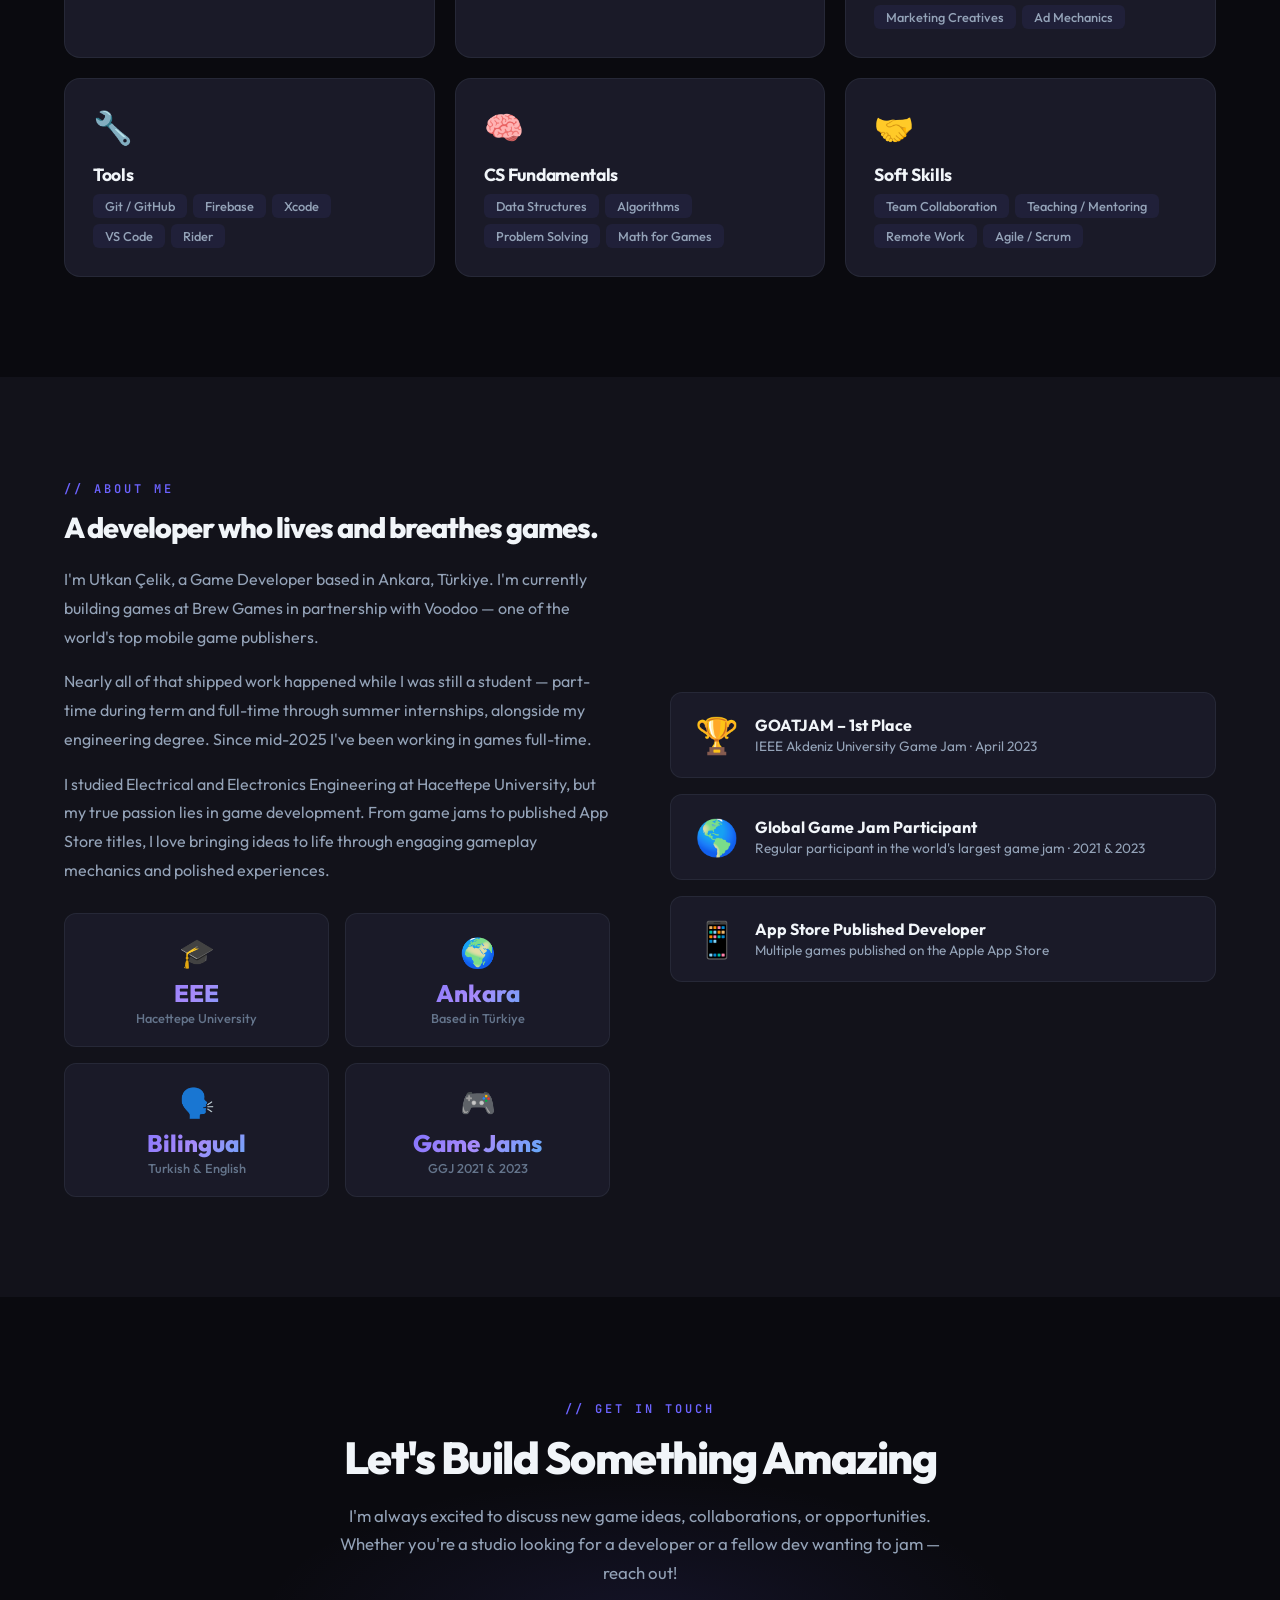
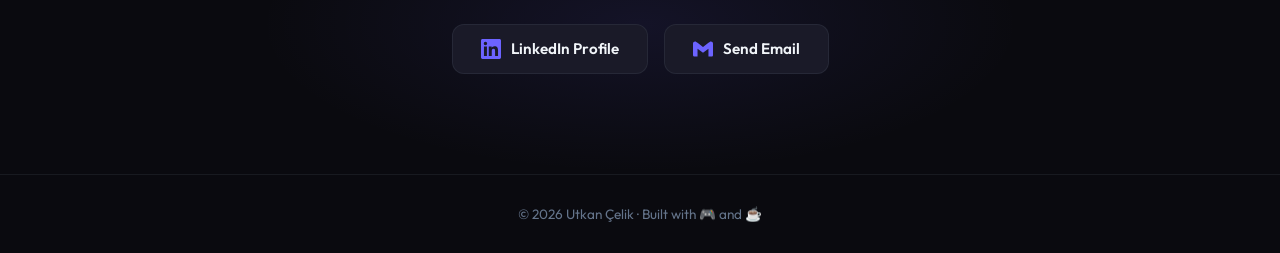
==== commit f0dedf3c: "Add six game credits, fix CV/site drift, restructure CV to one page The downloadable CV had drifted " ====
--- a/index.html
+++ b/index.html
@@ -4,47 +4,17 @@
 <head>
     <meta charset="UTF-8">
     <meta name="viewport" content="width=device-width, initial-scale=1.0">
-    <title>Utkan Çelik – Unity Game Developer | Shipped iOS Titles</title>
+    <title>Utkan Çelik – Game Developer Portfolio</title>
     <meta name="description"
-        content="Unity / C# game developer at Brew Games (a Voodoo publishing partner). Three casual mobile titles shipped to the App Store, built for gameplay feel and retention. View my games, experience, and CV.">
-    <meta name="keywords"
-        content="game developer, unity developer, C#, mobile games, hypercasual, casual games, Voodoo, portfolio, Utkan Çelik">
-    <meta name="author" content="Utkan Çelik">
-    <meta name="theme-color" content="#0a0a0f">
-    <link rel="canonical" href="https://utkancelik.github.io/portfolio/">
-
-    <!-- Open Graph / Social -->
-    <meta property="og:title" content="Utkan Çelik – Unity Game Developer">
+        content="Game Developer specializing in Unity & C#. Shipped mobile games with Voodoo, Rollic and Brew Games. View my portfolio of shipped titles, marketing creatives, game jams, and professional experience.">
+    <meta name="keywords" content="game developer, unity, C#, mobile games, portfolio, Utkan Çelik">
+    <meta property="og:title" content="Utkan Çelik – Game Developer">
     <meta property="og:description"
-        content="Unity / C# developer at Brew Games (Voodoo partner). Three iOS titles shipped, built for retention.">
+        content="Game Developer specializing in Unity & C#. Shipped mobile games with Voodoo.">
     <meta property="og:type" content="website">
-    <meta property="og:url" content="https://utkancelik.github.io/portfolio/">
-    <meta property="og:image" content="assets/images/og-cover.jpg">
-    <meta name="twitter:card" content="summary_large_image">
-    <meta name="twitter:title" content="Utkan Çelik – Unity Game Developer">
-    <meta name="twitter:description"
-        content="Unity / C# developer at Brew Games (Voodoo partner). Three iOS titles shipped, built for retention.">
-    <meta name="twitter:image" content="assets/images/og-cover.jpg">
-
     <link rel="stylesheet" href="style.css">
-    <link rel="icon" type="image/jpeg" href="assets/favicon-180.jpg">
-    <link rel="apple-touch-icon" href="assets/favicon-180.jpg">
-
-    <!-- Structured data for recruiters / search -->
-    <script type="application/ld+json">
-    {
-        "@context": "https://schema.org",
-        "@type": "Person",
-        "name": "Utkan Çelik",
-        "jobTitle": "Game Developer",
-        "description": "Unity / C# game developer specializing in casual and hypercasual mobile games.",
-        "url": "https://utkancelik.github.io/portfolio/",
-        "knowsAbout": ["Unity", "C#", "Game Development", "Mobile Games", "Gameplay Programming"],
-        "worksFor": { "@type": "Organization", "name": "Brew Games" },
-        "address": { "@type": "PostalAddress", "addressLocality": "Ankara", "addressCountry": "TR" },
-        "sameAs": ["https://www.linkedin.com/in/utkan-celik/"]
-    }
-    </script>
+    <link rel="icon"
+        href="data:image/svg+xml,<svg xmlns='http://www.w3.org/2000/svg' viewBox='0 0 100 100'><text y='.9em' font-size='90'>🎮</text></svg>">
 </head>
 
 <body>
@@ -82,9 +52,8 @@
                     <span class="line">that players <span class="gradient-text">love.</span></span>
                 </h1>
                 <p class="hero-subtitle">
-                    Unity / C# developer at Brew Games — a publishing partner of Voodoo, one of the
-                    world's top mobile game publishers. I ship casual & hypercasual titles built around
-                    gameplay "feel", polished mechanics, and player retention.
+                    Game Developer specializing in Unity & C#, partnering with top publishers.
+                    I focus on gameplay "feel", polished mechanics, and player retention.
                 </p>
                 <div class="hero-actions">
                     <a href="#projects" class="btn btn-primary">
@@ -97,8 +66,8 @@
 
                 <div class="hero-stats">
                     <div class="stat">
-                        <div class="stat-number">3+</div>
-                        <div class="stat-label">Shipped Games</div>
+                        <div class="stat-number">9+</div>
+                        <div class="stat-label">Shipped Titles</div>
                     </div>
                     <div class="stat">
                         <div class="stat-number">2+</div>
@@ -109,8 +78,8 @@
                         <div class="stat-label">Place Game Jam</div>
                     </div>
                     <div class="stat">
-                        <div class="stat-number">Voodoo</div>
-                        <div class="stat-label">Publishing Partner</div>
+                        <div class="stat-number">6+</div>
+                        <div class="stat-label">Companies</div>
                     </div>
                 </div>
             </div>
@@ -124,22 +93,272 @@
                 <span class="section-tag">// Portfolio</span>
                 <h2 class="section-title">Shipped Games</h2>
                 <p class="section-desc">
-                    Three titles shipped to the App Store — built for retention, polished for feel.
-                    Real icons and gameplay screenshots, straight from the store.
+                    From endless wave defense to strategy-based combat — here are the games
+                    I've built and shipped to the App Store, plus the high-download titles
+                    I've contributed to alongside their core teams.
                 </p>
             </div>
 
-            <div class="games" id="gamesContainer"></div>
-            <noscript>
-                <p class="section-desc" style="margin-top:24px;">
-                    My shipped games — <a href="https://apps.apple.com/us/app/boat-defense-bag-blast/id6751239129">Boat
-                        Defense: Bag Blast</a>,
-                    <a href="https://apps.apple.com/us/app/fill-defense-bouncy-balls/id6753949871">Fill Defense: Bouncy
-                        Balls</a>, and
-                    <a href="https://apps.apple.com/us/app/dice-war-spawn-battle/id6747882869">Dice War: Spawn &
-                        Battle</a> — are live on the Apple App Store.
-                </p>
-            </noscript>
+            <div class="projects-grid">
+                <!-- Project 1: Boat Defense -->
+                <div class="project-card reveal reveal-delay-1" id="project-boat-defense">
+                    <div class="project-image">
+                        <img src="assets/images/boat_defense.png" alt="Boat Defense: Bag Blast gameplay screenshot"
+                            loading="lazy">
+                        <div class="project-image-overlay">
+                            <span class="project-overlay-btn">View Details</span>
+                        </div>
+                    </div>
+                    <div class="project-info">
+                        <div class="project-tags">
+                            <span class="project-tag">Unity</span>
+                            <span class="project-tag green">C#</span>
+                            <span class="project-tag blue">Mobile</span>
+                            <span class="project-tag pink">Published</span>
+                        </div>
+                        <h3 class="project-name">Boat Defense: Bag Blast</h3>
+                        <p class="project-desc">
+                            An endless wave defense game featuring a weapon merging system and
+                            strategic upgrade paths. Players defend their boat against waves of enemies
+                            while merging weapons for increased firepower.
+                        </p>
+                        <div class="project-footer">
+                            <span class="project-role">Core Developer</span>
+                            <a href="https://apps.apple.com/us/app/boat-defense-bag-blast/id6751239129" target="_blank"
+                                class="project-link">App Store →</a>
+                        </div>
+                    </div>
+                </div>
+
+                <!-- Project 2: Fill Defense -->
+                <div class="project-card reveal reveal-delay-2" id="project-fill-defense">
+                    <div class="project-image">
+                        <img src="assets/images/fill_defense.png" alt="Fill Defense: Bouncy Balls gameplay screenshot"
+                            loading="lazy">
+                        <div class="project-image-overlay">
+                            <span class="project-overlay-btn">View Details</span>
+                        </div>
+                    </div>
+                    <div class="project-info">
+                        <div class="project-tags">
+                            <span class="project-tag">Unity</span>
+                            <span class="project-tag green">C#</span>
+                            <span class="project-tag blue">Mobile</span>
+                            <span class="project-tag pink">Published</span>
+                        </div>
+                        <h3 class="project-name">Fill Defense: Bouncy Balls</h3>
+                        <p class="project-desc">
+                            Gameplay-focused defense title with bouncy ball physics. Developed the core
+                            mechanics and gameplay systems that drive player engagement and retention.
+                        </p>
+                        <div class="project-footer">
+                            <span class="project-role">Core Mechanics Developer</span>
+                            <a href="https://apps.apple.com/pl/app/fill-defense-bouncy-balls/id6753949871"
+                                target="_blank" class="project-link">App Store →</a>
+                        </div>
+                    </div>
+                </div>
+
+                <!-- Project 3: Dice War -->
+                <div class="project-card reveal reveal-delay-3" id="project-dice-war">
+                    <div class="project-image">
+                        <img src="assets/images/dice_war.png" alt="Dice War: Spawn & Battle gameplay screenshot"
+                            loading="lazy">
+                        <div class="project-image-overlay">
+                            <span class="project-overlay-btn">View Details</span>
+                        </div>
+                    </div>
+                    <div class="project-info">
+                        <div class="project-tags">
+                            <span class="project-tag">Unity</span>
+                            <span class="project-tag green">C#</span>
+                            <span class="project-tag orange">Strategy</span>
+                        </div>
+                        <h3 class="project-name">Dice War: Spawn & Battle</h3>
+                        <p class="project-desc">
+                            Strategy-based combat game utilizing dice mechanics for unit spawning and
+                            tactical decision-making. Features multiple unit types and strategic gameplay.
+                        </p>
+                        <div class="project-footer">
+                            <span class="project-role">Game Developer</span>
+                            <a href="https://apps.apple.com/us/app/dice-war-spawn-battle/id6747882869" target="_blank"
+                                class="project-link">App Store →</a>
+                        </div>
+                    </div>
+                </div>
+
+                <!-- Project 4: Softy Drop -->
+                <div class="project-card reveal reveal-delay-4" id="project-softy-drop">
+                    <div class="project-image">
+                        <img src="assets/images/softy_drop.jpg" alt="Softy Drop gameplay screenshots" loading="lazy">
+                        <div class="project-image-overlay">
+                            <span class="project-overlay-btn">View Details</span>
+                        </div>
+                    </div>
+                    <div class="project-info">
+                        <div class="project-tags">
+                            <span class="project-tag">Unity</span>
+                            <span class="project-tag green">C#</span>
+                            <span class="project-tag blue">Mobile</span>
+                            <span class="project-tag pink">Published</span>
+                        </div>
+                        <h3 class="project-name">Softy Drop</h3>
+                        <p class="project-desc">
+                            A match-3 puzzle game I built end-to-end as my final internship project at
+                            Brew Games — from prototype through to App Store release and live metric
+                            testing for publishing evaluation.
+                        </p>
+                        <div class="project-footer">
+                            <span class="project-role">Developer – Brew Games</span>
+                            <a href="https://apps.apple.com/us/app/softy-drop/id6677052121" target="_blank"
+                                rel="noopener" class="project-link">App Store →</a>
+                        </div>
+                    </div>
+                </div>
+
+                <!-- Project 5: @ufobeam -->
+                <div class="project-card reveal reveal-delay-1" id="project-ufobeam">
+                    <div class="project-image">
+                        <img src="assets/images/ufobeam.png" alt="@ufobeam gameplay screenshot" loading="lazy">
+                        <div class="project-image-overlay">
+                            <span class="project-overlay-btn">View Details</span>
+                        </div>
+                    </div>
+                    <div class="project-info">
+                        <div class="project-tags">
+                            <span class="project-tag">Unity</span>
+                            <span class="project-tag green">C#</span>
+                            <span class="project-tag orange">Team Project</span>
+                        </div>
+                        <h3 class="project-name">@ufobeam</h3>
+                        <p class="project-desc">
+                            A team-based game project developed during my internship at Moralabs.
+                            Collaborated with a cross-functional team to deliver a polished UFO-themed
+                            gaming experience.
+                        </p>
+                        <div class="project-footer">
+                            <span class="project-role">Developer – Moralabs</span>
+                            <span class="project-role" style="color: var(--text-muted);">Internship Project</span>
+                        </div>
+                    </div>
+                </div>
+            </div>
+
+            <!-- ======== ADDITIONAL CONTRIBUTIONS ======== -->
+            <div class="contrib-block">
+                <div class="contrib-header reveal">
+                    <h3 class="contrib-title">Also Contributed To</h3>
+                    <p class="contrib-desc">
+                        High-download titles from Voodoo, Rollic and Brew Games that I supported
+                        as a marketing game developer or additional gameplay developer —
+                        building watch-only ad mechanics, marketing creatives, and in-game features
+                        alongside each core team.
+                    </p>
+                </div>
+
+                <div class="contrib-grid">
+                    <a href="https://apps.apple.com/tr/app/fall-of-the-ages/id6756562405" target="_blank"
+                        rel="noopener" class="contrib-card reveal reveal-delay-1">
+                        <div class="contrib-icon">
+                            <img src="assets/images/fall_of_the_ages.jpg" alt="Fall of the Ages app icon"
+                                loading="lazy">
+                        </div>
+                        <div class="contrib-body">
+                            <div class="contrib-name">Fall of the Ages</div>
+                            <div class="contrib-publisher">Brew Games · Strategy</div>
+                            <p class="contrib-note">
+                                Worked on the team as a game developer building gameplay features,
+                                alongside marketing creative work for the title.
+                            </p>
+                            <div class="contrib-roles">
+                                <span class="contrib-role-tag dev">Game Developer</span>
+                                <span class="contrib-role-tag">Marketing Creatives</span>
+                            </div>
+                        </div>
+                        <span class="contrib-arrow" aria-hidden="true">↗</span>
+                    </a>
+
+                    <a href="https://apps.apple.com/us/app/battle-bag-war-zone/id6746075769" target="_blank"
+                        rel="noopener" class="contrib-card reveal reveal-delay-2">
+                        <div class="contrib-icon">
+                            <img src="assets/images/battle_bag.jpg" alt="Battle Bag: War Zone app icon" loading="lazy">
+                        </div>
+                        <div class="contrib-body">
+                            <div class="contrib-name">Battle Bag: War Zone</div>
+                            <div class="contrib-publisher">Voodoo · Strategy / Puzzle</div>
+                            <p class="contrib-note">
+                                Worked across both sides of the title — a month on core gameplay
+                                development, alongside a longer run of marketing ad mechanics.
+                            </p>
+                            <div class="contrib-roles">
+                                <span class="contrib-role-tag dev">Game Developer</span>
+                                <span class="contrib-role-tag">Marketing Creatives</span>
+                            </div>
+                        </div>
+                        <span class="contrib-arrow" aria-hidden="true">↗</span>
+                    </a>
+
+                    <a href="https://apps.apple.com/us/app/drop-away-color-puzzle/id6648791704" target="_blank"
+                        rel="noopener" class="contrib-card reveal reveal-delay-3">
+                        <div class="contrib-icon">
+                            <img src="assets/images/drop_away.jpg" alt="Drop Away: Color Puzzle app icon"
+                                loading="lazy">
+                        </div>
+                        <div class="contrib-body">
+                            <div class="contrib-name">Drop Away: Color Puzzle</div>
+                            <div class="contrib-publisher">Rollic Games · Puzzle</div>
+                            <p class="contrib-note">
+                                Designed and built a large volume of watch-only marketing creative
+                                mechanics driving the title's user acquisition campaigns.
+                            </p>
+                            <div class="contrib-roles">
+                                <span class="contrib-role-tag">Marketing Game Developer</span>
+                            </div>
+                        </div>
+                        <span class="contrib-arrow" aria-hidden="true">↗</span>
+                    </a>
+
+                    <a href="https://apps.apple.com/tr/app/miner-tycoon-big-dynamite/id1624886117" target="_blank"
+                        rel="noopener" class="contrib-card reveal reveal-delay-1">
+                        <div class="contrib-icon">
+                            <img src="assets/images/miner_tycoon.jpg" alt="Miner Tycoon: Big Dynamite app icon"
+                                loading="lazy">
+                        </div>
+                        <div class="contrib-body">
+                            <div class="contrib-name">Miner Tycoon: Big Dynamite</div>
+                            <div class="contrib-publisher">Brew Games · Simulation</div>
+                            <p class="contrib-note">
+                                Developed marketing creatives and ad mechanics for one of the studio's
+                                longest-running simulation titles.
+                            </p>
+                            <div class="contrib-roles">
+                                <span class="contrib-role-tag">Marketing Creatives</span>
+                            </div>
+                        </div>
+                        <span class="contrib-arrow" aria-hidden="true">↗</span>
+                    </a>
+
+                    <a href="https://apps.apple.com/us/app/shopping-mall-3d/id1603053025" target="_blank"
+                        rel="noopener" class="contrib-card reveal reveal-delay-2">
+                        <div class="contrib-icon">
+                            <img src="assets/images/shopping_mall.jpg" alt="Shopping Mall 3D app icon" loading="lazy">
+                        </div>
+                        <div class="contrib-body">
+                            <div class="contrib-name">Shopping Mall 3D</div>
+                            <div class="contrib-publisher">Brew Games · Simulation</div>
+                            <p class="contrib-note">
+                                Created marketing creatives for the title while it was a Brew Games
+                                property, translating its core loop into short, high-retention ad
+                                moments. The game was later acquired by Sunday.gg.
+                            </p>
+                            <div class="contrib-roles">
+                                <span class="contrib-role-tag">Marketing Creatives</span>
+                            </div>
+                        </div>
+                        <span class="contrib-arrow" aria-hidden="true">↗</span>
+                    </a>
+                </div>
+            </div>
         </div>
     </section>
 
@@ -160,7 +379,8 @@
                     <div class="timeline-content">
                         <div class="timeline-date">JUL 2025 – PRESENT</div>
                         <h3 class="timeline-role">Game Developer <span class="current-badge">Current</span></h3>
-                        <div class="timeline-company">Brew Games · Voodoo Publishing Partner</div>
+                        <div class="timeline-company">Brew Games · Voodoo Publishing Partner<span
+                                class="worktype-badge">Full-time</span></div>
                         <ul class="timeline-desc">
                             <li>Building game prototypes from scratch, iterating on titles with strong metrics</li>
                             <li>Implementing core game mechanics, UI systems, and performance optimizations</li>
@@ -174,11 +394,29 @@
                     <div class="timeline-content">
                         <div class="timeline-date">SEP 2024 – JUL 2025</div>
                         <h3 class="timeline-role">Marketing Game Developer</h3>
-                        <div class="timeline-company">Brew Games</div>
+                        <div class="timeline-company">Brew Games<span class="worktype-badge">Part-time · while
+                                studying</span></div>
                         <ul class="timeline-desc">
                             <li>Developed video ad mechanics and juicy, eye-catching visuals for marketing creatives
                             </li>
+                            <li>Shipped creatives for high-download titles including Drop Away (Rollic), Battle Bag
+                                (Voodoo), Shopping Mall 3D and Miner Tycoon</li>
                             <li>Created engaging ad content that contributed to user acquisition campaigns</li>
+                        </ul>
+                    </div>
+                </div>
+
+                <div class="timeline-item reveal">
+                    <div class="timeline-dot"></div>
+                    <div class="timeline-content">
+                        <div class="timeline-date">JUL 2024 – SEP 2024</div>
+                        <h3 class="timeline-role">Game Developer Intern</h3>
+                        <div class="timeline-company">Brew Games</div>
+                        <ul class="timeline-desc">
+                            <li>Shipped Softy Drop end-to-end as the final internship project, released to the App
+                                Store for live metric testing</li>
+                            <li>Prototyped a We Are Warriors-style title and an Urban vs. Rural Life concept</li>
+                            <li>Converted into a role at the studio after the internship</li>
                         </ul>
                     </div>
                 </div>
@@ -277,6 +515,8 @@
                         <span class="skill-item">Game Mechanics</span>
                         <span class="skill-item">UI/UX Design</span>
                         <span class="skill-item">Performance Optimization</span>
+                        <span class="skill-item">Marketing Creatives</span>
+                        <span class="skill-item">Ad Mechanics</span>
                     </div>
                 </div>
 
@@ -317,46 +557,6 @@
         </div>
     </section>
 
-    <!-- ======== WHAT I BRING SECTION ======== -->
-    <section id="strengths">
-        <div class="container">
-            <div class="section-header reveal">
-                <span class="section-tag">// Why Me</span>
-                <h2 class="section-title">What I Bring to a Studio</h2>
-                <p class="section-desc">
-                    The traits a casual / hypercasual team is hiring for — and how I work.
-                </p>
-            </div>
-
-            <div class="strengths-grid">
-                <div class="strength-card reveal reveal-delay-1">
-                    <div class="strength-icon">🚀</div>
-                    <h3 class="strength-title">Ship fast</h3>
-                    <p class="strength-desc">
-                        I take ideas from blank Unity project to App Store. Boat Defense went from rapid
-                        prototype to a live, published title through tight iteration loops.
-                    </p>
-                </div>
-                <div class="strength-card reveal reveal-delay-2">
-                    <div class="strength-icon">📈</div>
-                    <h3 class="strength-title">Retention-minded</h3>
-                    <p class="strength-desc">
-                        I design for the first session and the daily return — obsessing over gameplay
-                        feel, onboarding, and the loops that keep players coming back.
-                    </p>
-                </div>
-                <div class="strength-card reveal reveal-delay-3">
-                    <div class="strength-icon">🧩</div>
-                    <h3 class="strength-title">Production-ready code</h3>
-                    <p class="strength-desc">
-                        Clean, maintainable Unity / C# — SOLID, design patterns, DOTween, Addressables,
-                        and performance work that holds up on real devices.
-                    </p>
-                </div>
-            </div>
-        </div>
-    </section>
-
     <!-- ======== ABOUT SECTION ======== -->
     <section id="about">
         <div class="container">
@@ -367,6 +567,11 @@
                     <p>
                         I'm Utkan Çelik, a Game Developer based in Ankara, Türkiye. I'm currently building
                         games at Brew Games in partnership with Voodoo — one of the world's top mobile game publishers.
+                    </p>
+                    <p>
+                        Nearly all of that shipped work happened while I was still a student — part-time during
+                        term and full-time through summer internships, alongside my engineering degree. Since
+                        mid-2025 I've been working in games full-time.
                     </p>
                     <p>
                         I studied Electrical and Electronics Engineering at Hacettepe University,
@@ -429,27 +634,26 @@
         <div class="container">
             <div class="contact-content reveal">
                 <span class="section-tag">// Get In Touch</span>
-                <h2 class="section-title">Looking for a Unity dev who ships?</h2>
+                <h2 class="section-title">Let's Build Something Amazing</h2>
                 <p>
-                    If your studio needs someone who can take a casual or hypercasual game from prototype
-                    to a retaining, live App Store title — let's talk. Open to full-time roles and collaborations.
+                    I'm always excited to discuss new game ideas, collaborations, or opportunities.
+                    Whether you're a studio looking for a developer or a fellow dev wanting to jam — reach out!
                 </p>
                 <div class="contact-links">
-                    <a href="mailto:utkancelik354@gmail.com" class="contact-link contact-link--primary"
-                        id="contact-email">
+                    <a href="https://www.linkedin.com/in/utkan-celik/" target="_blank" class="contact-link"
+                        id="contact-linkedin">
+                        <svg viewBox="0 0 24 24" xmlns="http://www.w3.org/2000/svg">
+                            <path
+                                d="M20.447 20.452h-3.554v-5.569c0-1.328-.027-3.037-1.852-3.037-1.853 0-2.136 1.445-2.136 2.939v5.667H9.351V9h3.414v1.561h.046c.477-.9 1.637-1.85 3.37-1.85 3.601 0 4.267 2.37 4.267 5.455v6.286zM5.337 7.433a2.062 2.062 0 01-2.063-2.065 2.064 2.064 0 112.063 2.065zm1.782 13.019H3.555V9h3.564v11.452zM22.225 0H1.771C.792 0 0 .774 0 1.729v20.542C0 23.227.792 24 1.771 24h20.451C23.2 24 24 23.227 24 22.271V1.729C24 .774 23.2 0 22.222 0h.003z" />
+                        </svg>
+                        LinkedIn Profile
+                    </a>
+                    <a href="mailto:utkancelik354@gmail.com" class="contact-link" id="contact-email">
                         <svg viewBox="0 0 24 24" xmlns="http://www.w3.org/2000/svg">
                             <path
                                 d="M24 5.457v13.909c0 .904-.732 1.636-1.636 1.636h-3.819V11.73L12 16.64l-6.545-4.91v9.273H1.636A1.636 1.636 0 010 19.366V5.457c0-2.023 2.309-3.178 3.927-1.964L5.455 4.64 12 9.548l6.545-4.91 1.528-1.145C21.69 2.28 24 3.434 24 5.457z" />
                         </svg>
-                        Email Me
-                    </a>
-                    <a href="https://www.linkedin.com/in/utkan-celik/" target="_blank" rel="noopener noreferrer"
-                        class="contact-link" id="contact-linkedin">
-                        <svg viewBox="0 0 24 24" xmlns="http://www.w3.org/2000/svg">
-                            <path
-                                d="M20.447 20.452h-3.554v-5.569c0-1.328-.027-3.037-1.852-3.037-1.853 0-2.136 1.445-2.136 2.939v5.667H9.351V9h3.414v1.561h.046c.477-.9 1.637-1.85 3.37-1.85 3.601 0 4.267 2.37 4.267 5.455v6.286zM5.337 7.433a2.062 2.062 0 01-2.063-2.065 2.064 2.064 0 112.063 2.065zm1.782 13.019H3.555V9h3.564v11.452zM22.225 0H1.771C.792 0 0 .774 0 1.729v20.542C0 23.227.792 24 1.771 24h20.451C23.2 24 24 23.227 24 22.271V1.729C24 .774 23.2 0 22.222 0h.003z" />
-                        </svg>
-                        LinkedIn
+                        Send Email
                     </a>
                 </div>
             </div>
--- a/style.css
+++ b/style.css
@@ -456,280 +456,88 @@
     padding: var(--section-padding);
 }
 
-.games {
-    display: flex;
-    flex-direction: column;
-    gap: 24px;
-}
-
-.games-row {
+.projects-grid {
     display: grid;
     grid-template-columns: repeat(2, 1fr);
     gap: 24px;
 }
 
-.games-row--mini {
-    grid-template-columns: 1fr;
-}
-
-/* ---- Game Card ---- */
-.game-card {
+.project-card {
     background: var(--bg-card);
+    border-radius: 16px;
+    overflow: hidden;
     border: 1px solid var(--border-subtle);
-    border-radius: 20px;
+    transition: var(--transition-smooth);
+    position: relative;
+    group: true;
+}
+
+.project-card:hover {
+    transform: translateY(-8px);
+    border-color: var(--border-accent);
+    box-shadow: var(--shadow-hover);
+}
+
+.project-image {
+    position: relative;
     overflow: hidden;
-    position: relative;
+    aspect-ratio: 16/10;
+}
+
+.project-image img {
+    width: 100%;
+    height: 100%;
+    object-fit: cover;
+    transition: var(--transition-smooth);
+}
+
+.project-card:hover .project-image img {
+    transform: scale(1.05);
+}
+
+.project-image-overlay {
+    position: absolute;
+    inset: 0;
+    background: linear-gradient(to top, rgba(10, 10, 15, 0.8) 0%, transparent 50%);
+    opacity: 0;
+    transition: var(--transition-smooth);
     display: flex;
-    flex-direction: column;
-    transition: var(--transition-smooth);
-    will-change: transform;
-}
-
-.game-card:hover {
-    transform: translateY(-6px);
-    border-color: var(--border-accent);
-    box-shadow: 0 1px 2px rgba(0, 0, 0, 0.4), 0 18px 50px rgba(0, 0, 0, 0.45);
-}
-
-/* Featured: copy + carousel side by side, gradient border */
-.game-card--featured {
-    display: grid;
-    grid-template-columns: 0.95fr 1.05fr;
-    border-color: transparent;
-    background:
-        linear-gradient(var(--bg-card), var(--bg-card)) padding-box,
-        linear-gradient(135deg, rgba(var(--game-accent), 0.6) 0%, rgba(108, 99, 255, 0.45) 100%) border-box;
-}
-
-.game-card--featured .game-card__media {
-    order: 2;
-}
-
-.game-card--featured .game-card__body {
-    order: 1;
+    align-items: flex-end;
     justify-content: center;
-}
-
-/* ---- Media / Carousel panel ---- */
-.game-card__media {
-    position: relative;
-    display: flex;
-    align-items: center;
-    justify-content: center;
-    padding: 28px 24px;
-    min-height: 300px;
-    background:
-        radial-gradient(circle at 50% 0%, rgba(var(--game-accent), 0.18) 0%, transparent 70%),
-        var(--bg-secondary);
-}
-
-.carousel {
-    position: relative;
-    width: 100%;
-    max-width: 215px;
-    margin: 0 auto;
-}
-
-.carousel__viewport {
-    overflow: hidden;
-    border-radius: 18px;
-    box-shadow: 0 12px 34px rgba(0, 0, 0, 0.5);
-    border: 1px solid rgba(255, 255, 255, 0.06);
-}
-
-.carousel__track {
-    display: flex;
-    transition: transform var(--transition-smooth);
-}
-
-.carousel__slide {
-    flex: 0 0 100%;
-}
-
-.carousel__zoom {
-    display: block;
-    width: 100%;
-    padding: 0;
-    border: none;
-    background: none;
-    cursor: zoom-in;
-}
-
-.carousel__slide img {
-    width: 100%;
-    aspect-ratio: 9 / 19.5;
-    object-fit: cover;
-    display: block;
-}
-
-.carousel__btn {
-    position: absolute;
-    top: 50%;
-    transform: translateY(-50%);
-    width: 36px;
-    height: 36px;
-    border-radius: 50%;
-    border: 1px solid var(--border-subtle);
-    background: rgba(10, 10, 15, 0.6);
-    backdrop-filter: blur(8px);
-    -webkit-backdrop-filter: blur(8px);
-    color: #fff;
-    font-size: 1.3rem;
-    line-height: 1;
-    cursor: pointer;
-    display: flex;
-    align-items: center;
-    justify-content: center;
-    transition: var(--transition-fast);
-    z-index: 2;
-}
-
-.carousel__btn--prev {
-    left: -8px;
-}
-
-.carousel__btn--next {
-    right: -8px;
-}
-
-.carousel__btn:hover {
+    padding: 20px;
+}
+
+.project-card:hover .project-image-overlay {
+    opacity: 1;
+}
+
+.project-overlay-btn {
+    padding: 10px 24px;
     background: var(--accent-primary);
-    border-color: transparent;
-}
-
-.carousel__dots {
+    color: white;
+    border-radius: 8px;
+    font-weight: 600;
+    font-size: 0.85rem;
+    transform: translateY(10px);
+    transition: var(--transition-smooth);
+}
+
+.project-card:hover .project-overlay-btn {
+    transform: translateY(0);
+}
+
+.project-info {
+    padding: 20px 24px 24px;
+}
+
+.project-tags {
     display: flex;
     gap: 6px;
-    justify-content: center;
-    margin-top: 14px;
-}
-
-.carousel__dot {
-    width: 7px;
-    height: 7px;
-    border-radius: 50%;
-    border: none;
-    padding: 0;
-    background: var(--border-subtle);
-    cursor: pointer;
-    transition: var(--transition-fast);
-}
-
-.carousel__dot.is-active {
-    background: rgb(var(--game-accent));
-    width: 18px;
-    border-radius: 4px;
-}
-
-/* ---- Card body ---- */
-.game-card__body {
-    padding: 28px;
-    display: flex;
-    flex-direction: column;
-    gap: 14px;
-    flex: 1;
-}
-
-.game-card__head {
-    display: flex;
-    align-items: center;
-    gap: 16px;
-}
-
-.game-card__icon {
-    width: 68px;
-    height: 68px;
-    border-radius: 22%;
-    flex-shrink: 0;
-    box-shadow: var(--shadow-card);
-    border: 1px solid var(--border-subtle);
-}
-
-.game-card__heading {
-    display: flex;
-    flex-direction: column;
-    gap: 5px;
-    min-width: 0;
-}
-
-.badge--live {
-    display: inline-flex;
-    align-items: center;
-    gap: 6px;
-    align-self: flex-start;
-    font-family: var(--font-mono);
-    font-size: 0.62rem;
-    font-weight: 600;
-    text-transform: uppercase;
-    letter-spacing: 1px;
-    color: var(--neon-green);
-    background: rgba(16, 185, 129, 0.1);
-    padding: 3px 10px;
-    border-radius: 6px;
-}
-
-.badge__dot {
-    width: 6px;
-    height: 6px;
-    border-radius: 50%;
-    background: var(--neon-green);
-    box-shadow: 0 0 8px rgba(16, 185, 129, 0.8);
-}
-
-.game-card__name {
-    font-size: 1.35rem;
-    font-weight: 700;
-    letter-spacing: -0.5px;
-    line-height: 1.2;
-}
-
-.game-card--featured .game-card__name {
-    font-size: 1.7rem;
-}
-
-.game-card__role {
-    font-size: 0.85rem;
-    color: var(--text-muted);
-    font-weight: 500;
-}
-
-.game-card__eyebrow {
-    font-family: var(--font-mono);
-    font-size: 0.7rem;
-    text-transform: uppercase;
-    letter-spacing: 2px;
-    color: var(--text-muted);
-}
-
-.game-card__blurb {
-    font-size: 0.92rem;
-    color: var(--text-secondary);
-    line-height: 1.65;
-}
-
-.feature-pills {
-    display: flex;
+    margin-bottom: 12px;
     flex-wrap: wrap;
-    gap: 8px;
-}
-
-.feature-pill {
-    font-size: 0.75rem;
-    font-weight: 600;
-    color: var(--text-secondary);
-    background: rgba(108, 99, 255, 0.08);
-    border: 1px solid var(--border-subtle);
-    border-radius: 8px;
-    padding: 5px 11px;
-}
-
-.game-card__tags {
-    display: flex;
-    flex-wrap: wrap;
-    gap: 6px;
-}
-
-.game-tag {
+}
+
+.project-tag {
     padding: 3px 10px;
     background: rgba(108, 99, 255, 0.1);
     color: var(--accent-secondary);
@@ -740,99 +548,205 @@
     letter-spacing: 0.5px;
 }
 
-.game-card__actions {
-    display: flex;
-    gap: 12px;
-    flex-wrap: wrap;
-    margin-top: 4px;
-}
-
-.btn-sm {
-    padding: 10px 18px;
-    font-size: 0.85rem;
-}
-
-/* Mini "earlier work" card */
-.game-card--mini .game-card__body {
-    gap: 10px;
-}
-
-/* ---- Lightbox ---- */
-.lightbox {
-    position: fixed;
-    inset: 0;
-    z-index: 2000;
+.project-tag.green {
+    background: rgba(16, 185, 129, 0.1);
+    color: var(--neon-green);
+}
+
+.project-tag.blue {
+    background: rgba(56, 189, 248, 0.1);
+    color: var(--neon-blue);
+}
+
+.project-tag.pink {
+    background: rgba(244, 114, 182, 0.1);
+    color: var(--neon-pink);
+}
+
+.project-tag.orange {
+    background: rgba(251, 146, 60, 0.1);
+    color: var(--neon-orange);
+}
+
+.project-name {
+    font-size: 1.3rem;
+    font-weight: 700;
+    margin-bottom: 8px;
+    letter-spacing: -0.5px;
+}
+
+.project-desc {
+    font-size: 0.9rem;
+    color: var(--text-secondary);
+    line-height: 1.6;
+}
+
+.project-footer {
     display: flex;
     align-items: center;
-    justify-content: center;
-    gap: 14px;
-    padding: 24px;
-    background: rgba(10, 10, 15, 0.92);
-    backdrop-filter: blur(8px);
-    -webkit-backdrop-filter: blur(8px);
-}
-
-.lightbox[hidden] {
-    display: none;
-}
-
-.lightbox__figure {
-    margin: 0;
+    justify-content: space-between;
+    margin-top: 16px;
+    padding-top: 16px;
+    border-top: 1px solid var(--border-subtle);
+}
+
+.project-role {
+    font-size: 0.8rem;
+    color: var(--text-muted);
+    font-weight: 500;
+}
+
+.project-link {
+    display: inline-flex;
+    align-items: center;
+    gap: 6px;
+    color: var(--accent-primary);
+    font-size: 0.85rem;
+    font-weight: 600;
+    transition: var(--transition-fast);
+}
+
+.project-link:hover {
+    color: var(--accent-secondary);
+    gap: 10px;
+}
+
+/* ========================================
+   ADDITIONAL CONTRIBUTIONS
+   ======================================== */
+.contrib-block {
+    margin-top: 80px;
+    padding-top: 60px;
+    border-top: 1px solid var(--border-subtle);
+}
+
+.contrib-header {
+    text-align: center;
+    max-width: 680px;
+    margin: 0 auto 40px;
+}
+
+.contrib-title {
+    font-size: clamp(1.4rem, 2.6vw, 1.9rem);
+    font-weight: 800;
+    letter-spacing: -0.8px;
+    margin-bottom: 12px;
+}
+
+.contrib-desc {
+    font-size: 0.95rem;
+    color: var(--text-secondary);
+    line-height: 1.7;
+}
+
+.contrib-grid {
+    display: grid;
+    grid-template-columns: repeat(auto-fit, minmax(340px, 1fr));
+    gap: 18px;
+}
+
+.contrib-card {
     display: flex;
-    flex-direction: column;
-    align-items: center;
-    gap: 14px;
-    max-height: 100%;
-}
-
-.lightbox__img {
-    max-height: 82vh;
-    max-width: min(420px, 84vw);
-    border-radius: 22px;
-    box-shadow: 0 20px 60px rgba(0, 0, 0, 0.6);
-    border: 1px solid rgba(255, 255, 255, 0.08);
-}
-
-.lightbox__caption {
+    align-items: flex-start;
+    gap: 16px;
+    padding: 20px;
+    background: var(--bg-card);
+    border: 1px solid var(--border-subtle);
+    border-radius: 14px;
+    transition: var(--transition-smooth);
+    position: relative;
+}
+
+.contrib-card:hover {
+    transform: translateY(-4px);
+    background: var(--bg-card-hover);
+    border-color: var(--border-accent);
+    box-shadow: var(--shadow-hover);
+}
+
+.contrib-icon {
+    width: 62px;
+    height: 62px;
+    flex-shrink: 0;
+    border-radius: 14px;
+    overflow: hidden;
+    border: 1px solid var(--border-subtle);
+    background: var(--bg-secondary);
+}
+
+.contrib-icon img {
+    width: 100%;
+    height: 100%;
+    object-fit: cover;
+    transition: var(--transition-smooth);
+}
+
+.contrib-card:hover .contrib-icon img {
+    transform: scale(1.06);
+}
+
+.contrib-body {
+    flex: 1;
+    min-width: 0;
+}
+
+.contrib-name {
+    font-size: 1.05rem;
+    font-weight: 700;
+    letter-spacing: -0.3px;
+    margin-bottom: 2px;
+}
+
+.contrib-publisher {
     font-family: var(--font-mono);
-    font-size: 0.8rem;
+    font-size: 0.7rem;
+    color: var(--text-muted);
+    text-transform: uppercase;
+    letter-spacing: 1px;
+    margin-bottom: 10px;
+}
+
+.contrib-note {
+    font-size: 0.85rem;
     color: var(--text-secondary);
-}
-
-.lightbox__btn,
-.lightbox__close {
-    border: 1px solid var(--border-subtle);
-    background: rgba(26, 26, 40, 0.85);
-    color: #fff;
-    border-radius: 50%;
-    cursor: pointer;
+    line-height: 1.6;
+    margin-bottom: 12px;
+}
+
+.contrib-roles {
     display: flex;
-    align-items: center;
-    justify-content: center;
+    flex-wrap: wrap;
+    gap: 6px;
+}
+
+.contrib-role-tag {
+    padding: 3px 10px;
+    border-radius: 6px;
+    font-size: 0.68rem;
+    font-weight: 600;
+    text-transform: uppercase;
+    letter-spacing: 0.5px;
+    background: rgba(56, 189, 248, 0.1);
+    color: var(--neon-blue);
+}
+
+.contrib-role-tag.dev {
+    background: rgba(108, 99, 255, 0.12);
+    color: var(--accent-secondary);
+}
+
+.contrib-arrow {
+    position: absolute;
+    top: 18px;
+    right: 18px;
+    font-size: 0.95rem;
+    color: var(--text-muted);
     transition: var(--transition-fast);
-    flex-shrink: 0;
-}
-
-.lightbox__btn {
-    width: 48px;
-    height: 48px;
-    font-size: 1.7rem;
-    line-height: 1;
-}
-
-.lightbox__close {
-    position: absolute;
-    top: 20px;
-    right: 24px;
-    width: 44px;
-    height: 44px;
-    font-size: 1.5rem;
-}
-
-.lightbox__btn:hover,
-.lightbox__close:hover {
-    background: var(--accent-primary);
-    border-color: transparent;
+}
+
+.contrib-card:hover .contrib-arrow {
+    color: var(--accent-primary);
+    transform: translate(2px, -2px);
 }
 
 /* ========================================
@@ -929,6 +843,20 @@
     margin-bottom: 10px;
 }
 
+.worktype-badge {
+    display: inline-block;
+    margin-left: 8px;
+    padding: 2px 9px;
+    background: rgba(148, 163, 184, 0.1);
+    color: var(--text-muted);
+    border-radius: 4px;
+    font-size: 0.68rem;
+    font-weight: 600;
+    text-transform: uppercase;
+    letter-spacing: 0.8px;
+    vertical-align: 1px;
+}
+
 .timeline-desc {
     font-size: 0.88rem;
     color: var(--text-secondary);
@@ -1041,71 +969,6 @@
 }
 
 /* ========================================
-   WHAT I BRING (STRENGTHS) SECTION
-   ======================================== */
-#strengths {
-    padding: var(--section-padding);
-    border-top: 1px solid var(--border-subtle);
-}
-
-.strengths-grid {
-    display: grid;
-    grid-template-columns: repeat(3, 1fr);
-    gap: 20px;
-}
-
-.strength-card {
-    background: var(--bg-card);
-    border: 1px solid var(--border-subtle);
-    border-radius: 16px;
-    padding: 32px 28px;
-    position: relative;
-    overflow: hidden;
-    transition: var(--transition-smooth);
-    will-change: transform;
-}
-
-.strength-card::before {
-    content: '';
-    position: absolute;
-    top: 0;
-    left: 0;
-    right: 0;
-    height: 3px;
-    background: var(--accent-gradient);
-    opacity: 0;
-    transition: var(--transition-smooth);
-}
-
-.strength-card:hover {
-    transform: translateY(-4px);
-    border-color: var(--border-accent);
-    box-shadow: var(--shadow-glow);
-}
-
-.strength-card:hover::before {
-    opacity: 1;
-}
-
-.strength-icon {
-    font-size: 2rem;
-    margin-bottom: 14px;
-}
-
-.strength-title {
-    font-size: 1.2rem;
-    font-weight: 700;
-    letter-spacing: -0.3px;
-    margin-bottom: 10px;
-}
-
-.strength-desc {
-    font-size: 0.92rem;
-    color: var(--text-secondary);
-    line-height: 1.65;
-}
-
-/* ========================================
    ABOUT SECTION
    ======================================== */
 #about {
@@ -1288,22 +1151,6 @@
     fill: var(--accent-primary);
 }
 
-.contact-link--primary {
-    background: var(--accent-primary);
-    border-color: transparent;
-    color: #fff;
-    box-shadow: 0 4px 20px var(--accent-glow);
-}
-
-.contact-link--primary svg {
-    fill: #fff;
-}
-
-.contact-link--primary:hover {
-    background: var(--accent-secondary);
-    border-color: transparent;
-}
-
 /* ========================================
    FOOTER
    ======================================== */
@@ -1402,35 +1249,21 @@
    ======================================== */
 
 @media (max-width: 1024px) {
-    .games-row {
+    .projects-grid {
+        grid-template-columns: 1fr;
+    }
+
+    .contrib-grid {
         grid-template-columns: 1fr;
     }
 
     .skills-grid {
         grid-template-columns: repeat(2, 1fr);
-    }
-
-    .strengths-grid {
-        grid-template-columns: 1fr;
     }
 
     .about-grid {
         grid-template-columns: 1fr;
         gap: 40px;
-    }
-}
-
-@media (max-width: 900px) {
-    .game-card--featured {
-        grid-template-columns: 1fr;
-    }
-
-    .game-card--featured .game-card__media {
-        order: 0;
-    }
-
-    .game-card--featured .game-card__body {
-        order: 0;
     }
 }
 
@@ -1480,6 +1313,22 @@
         grid-template-columns: 1fr;
     }
 
+    .contrib-block {
+        margin-top: 56px;
+        padding-top: 44px;
+    }
+
+    .contrib-card {
+        padding: 16px;
+        gap: 14px;
+    }
+
+    .contrib-icon {
+        width: 52px;
+        height: 52px;
+        border-radius: 12px;
+    }
+
     .about-highlights {
         grid-template-columns: 1fr 1fr;
     }
@@ -1517,61 +1366,4 @@
         flex-direction: column;
         align-items: center;
     }
-}
-
-@media (max-width: 768px) {
-    .strengths-grid {
-        grid-template-columns: 1fr;
-    }
-}
-
-/* ========================================
-   PREMIUM POLISH & ACCESSIBILITY
-   ======================================== */
-:focus-visible {
-    outline: 2px solid var(--accent-secondary);
-    outline-offset: 2px;
-    border-radius: 4px;
-}
-
-.btn:active,
-.contact-link:active {
-    transform: translateY(0) scale(0.98);
-}
-
-::selection {
-    background: var(--accent-primary);
-    color: #fff;
-}
-
-.hero-title,
-.section-title,
-.strength-title,
-.game-card__name,
-.hero-subtitle {
-    text-wrap: balance;
-}
-
-/* ========================================
-   REDUCED MOTION
-   ======================================== */
-@media (prefers-reduced-motion: reduce) {
-
-    *,
-    *::before,
-    *::after {
-        animation-duration: 0.001ms !important;
-        animation-iteration-count: 1 !important;
-        transition-duration: 0.001ms !important;
-        scroll-behavior: auto !important;
-    }
-
-    html {
-        scroll-behavior: auto;
-    }
-
-    .reveal {
-        opacity: 1 !important;
-        transform: none !important;
-    }
 }
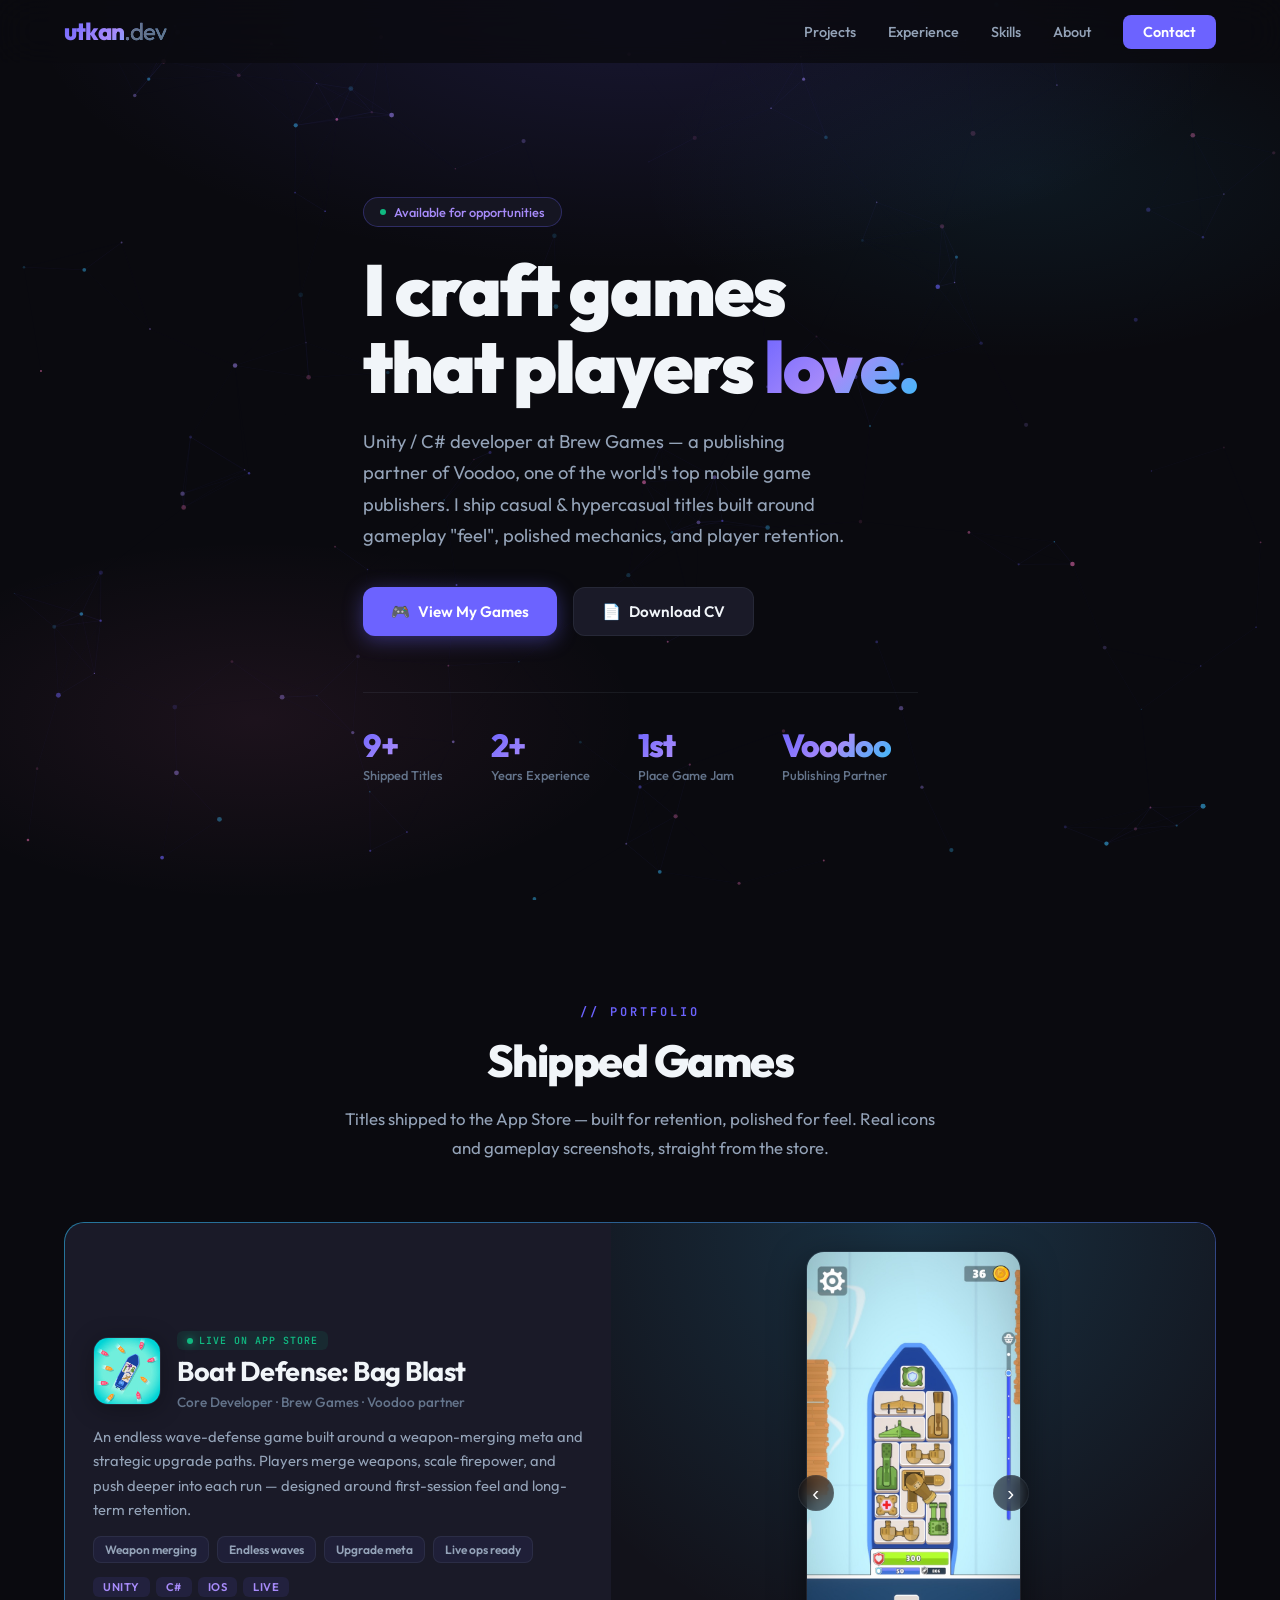
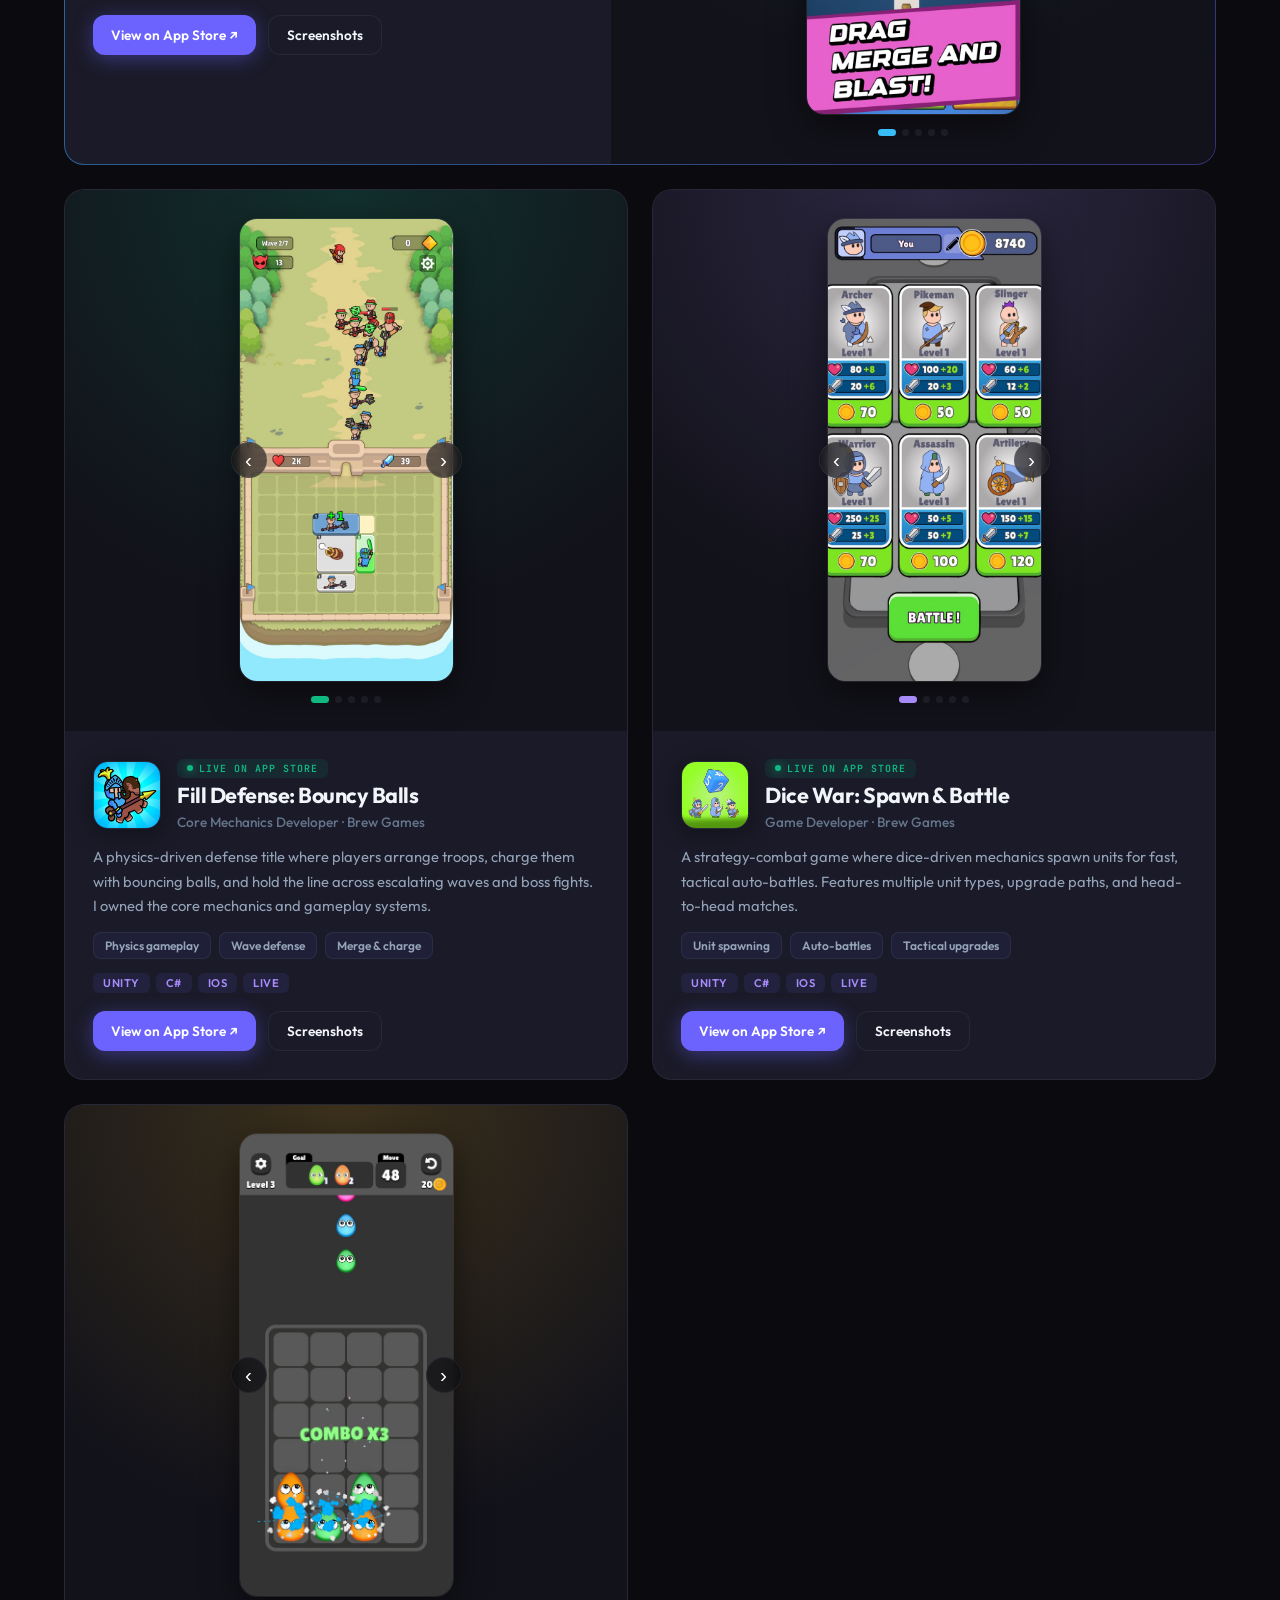
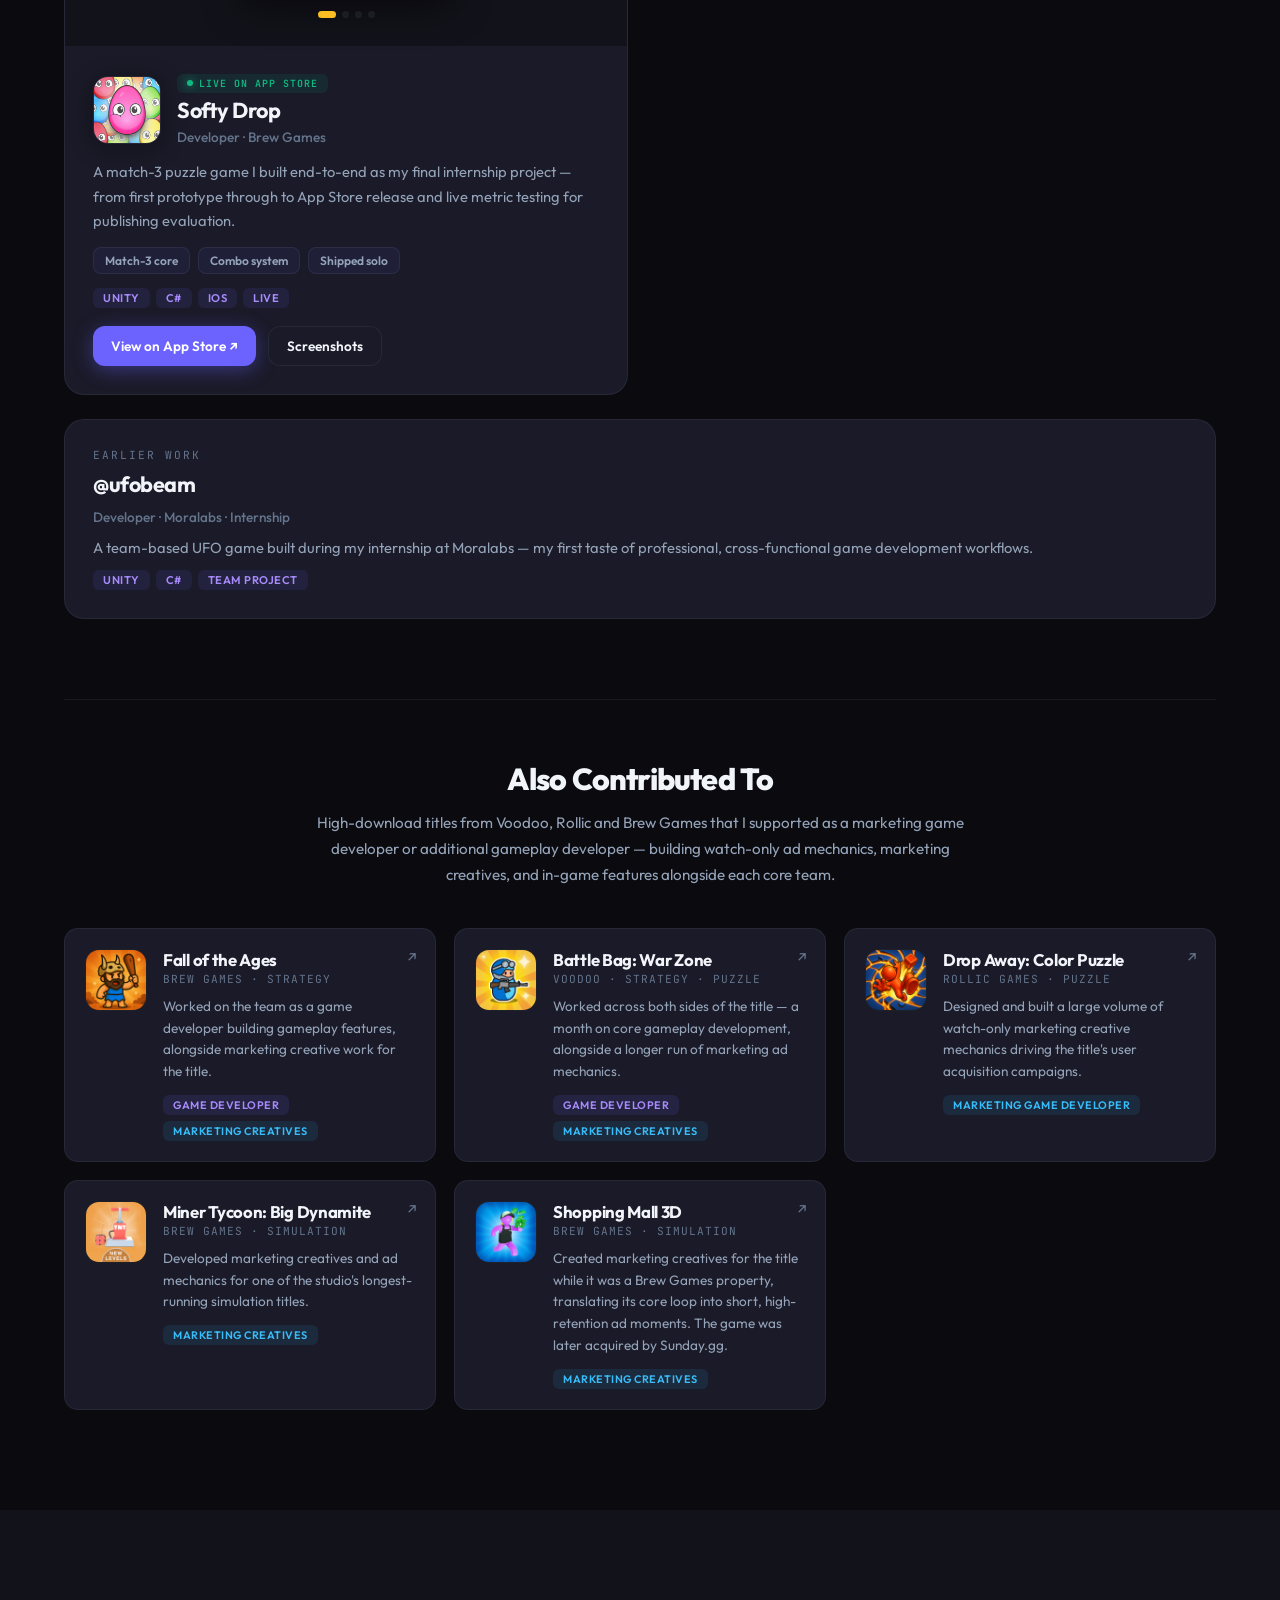
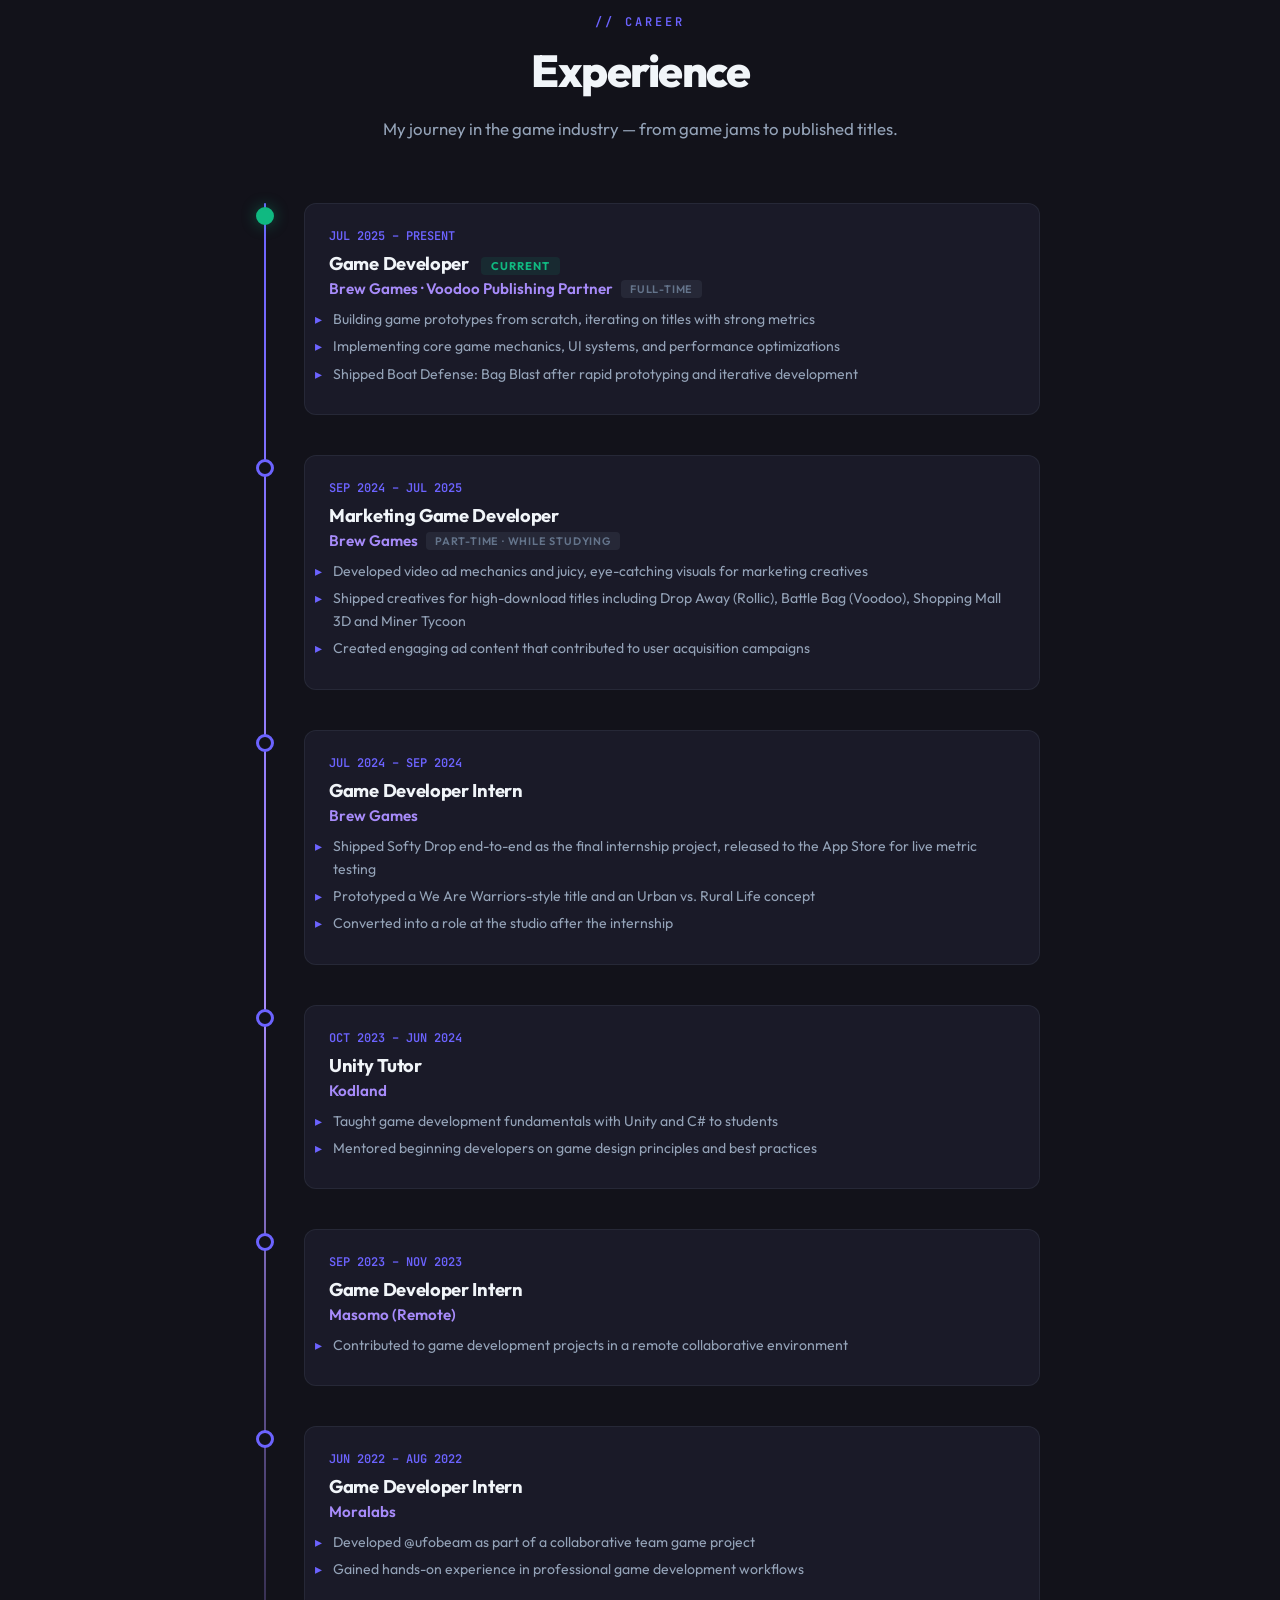
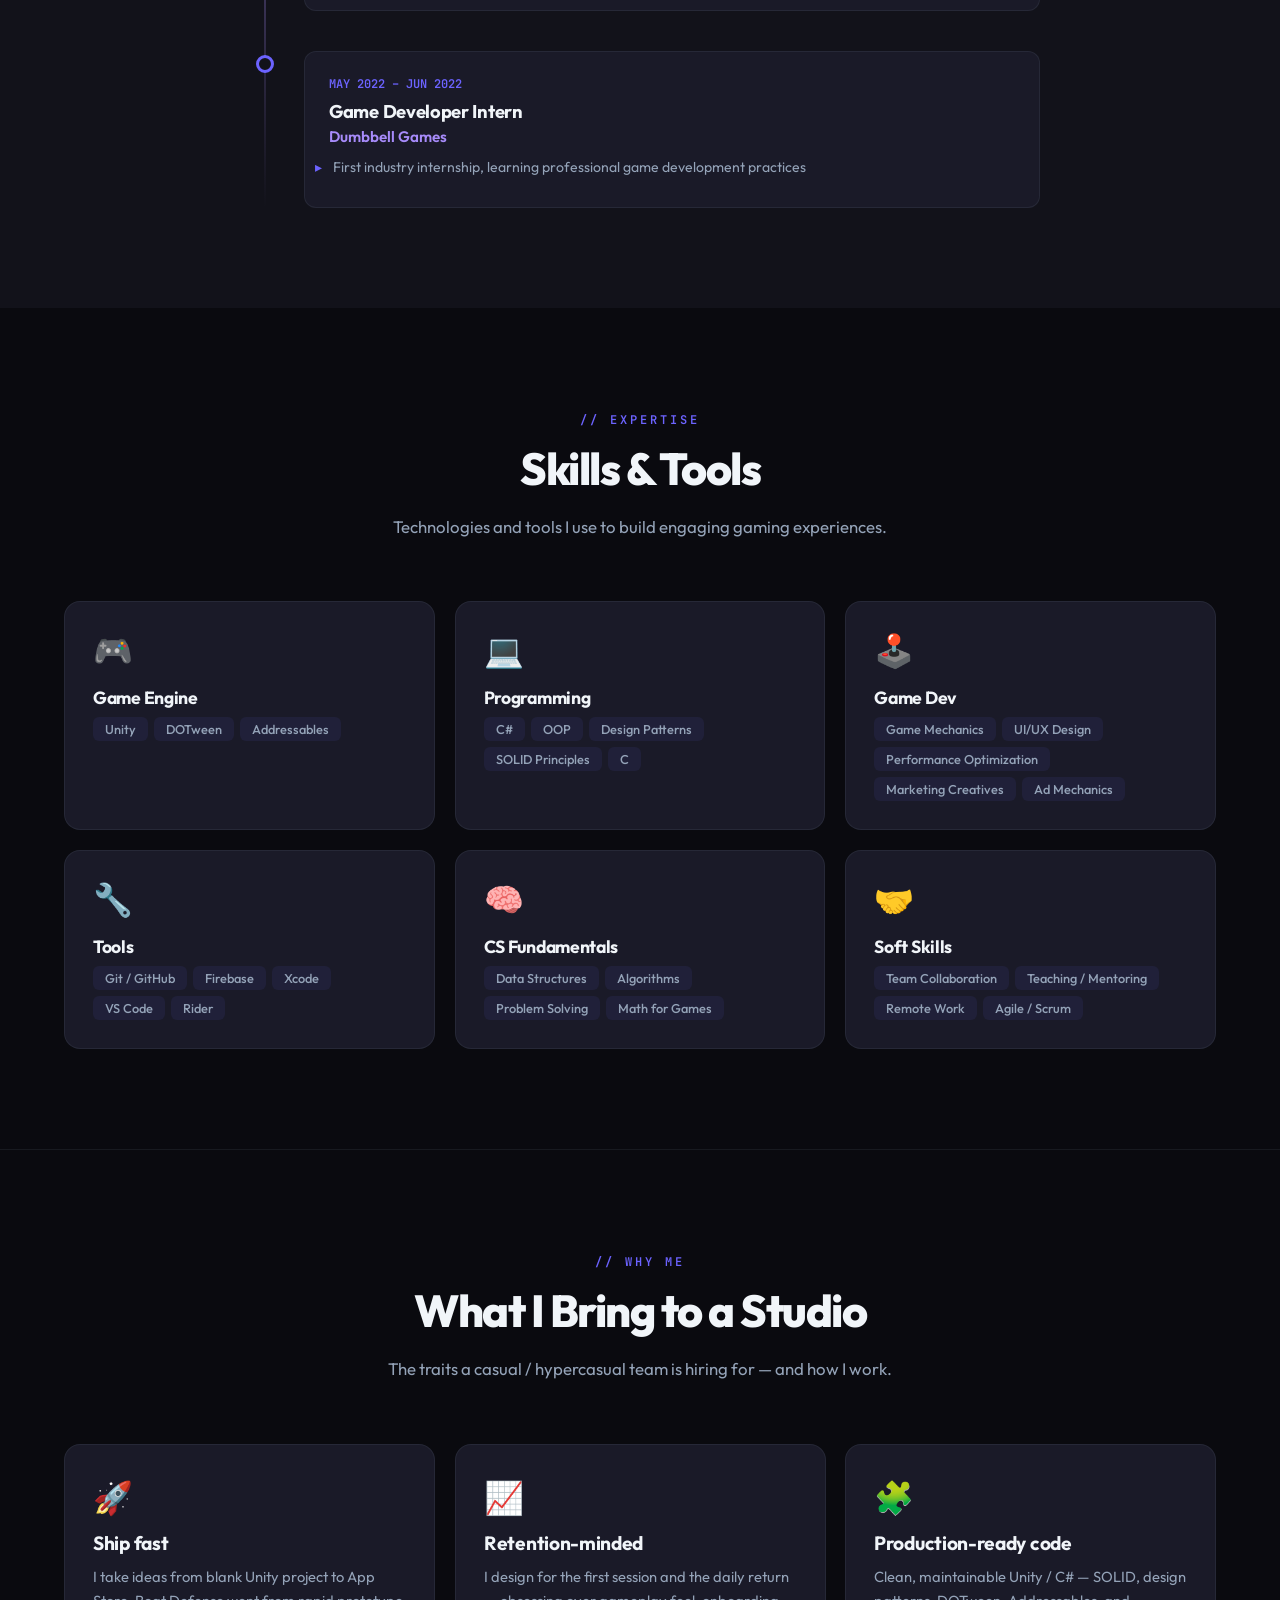
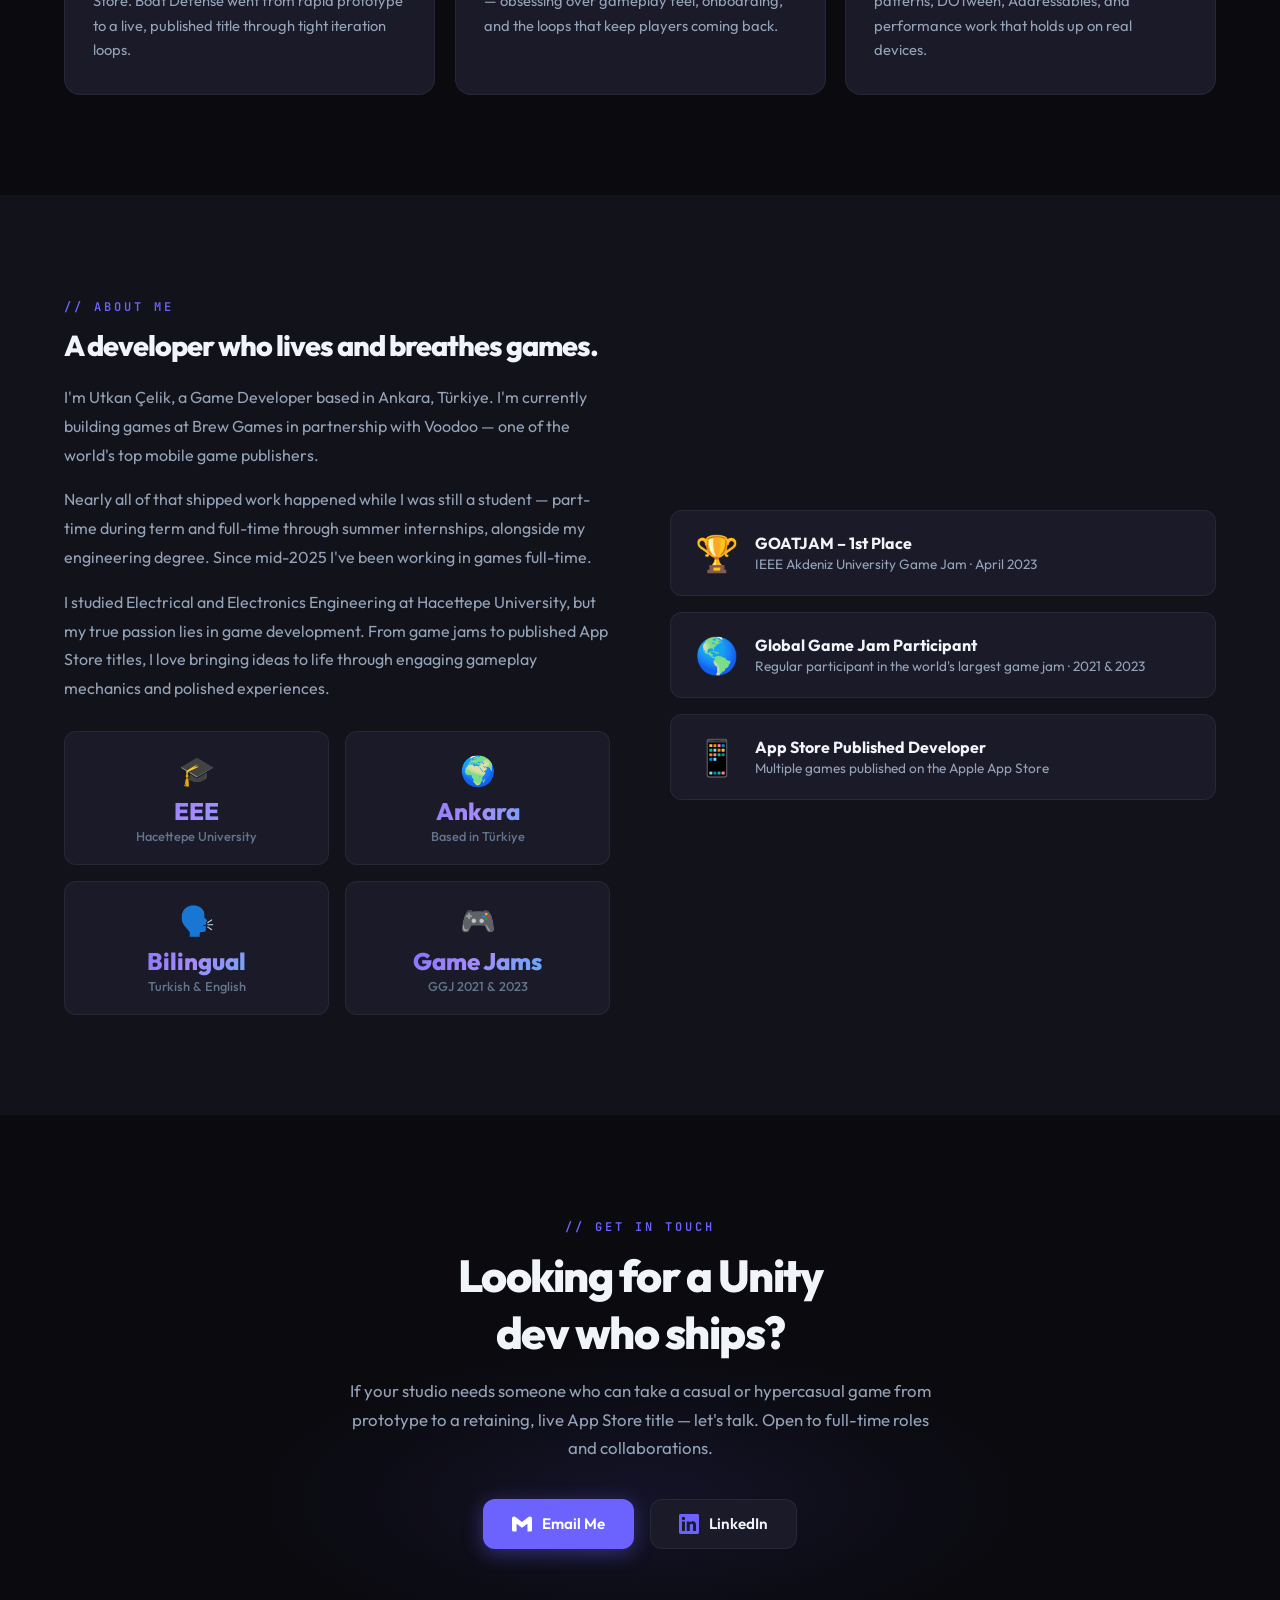
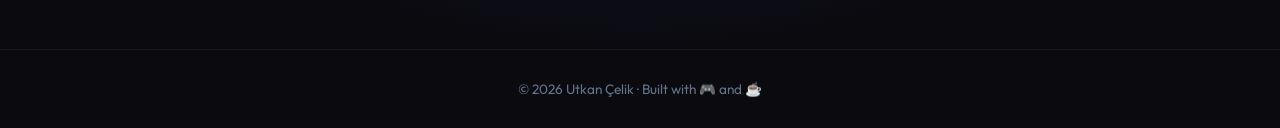
==== commit d03f7477: "Port new game credits onto the Premium overhaul architecture The merge of add-game-credits-and-fix-c" ====
--- a/index.html
+++ b/index.html
@@ -4,17 +4,47 @@
 <head>
     <meta charset="UTF-8">
     <meta name="viewport" content="width=device-width, initial-scale=1.0">
-    <title>Utkan Çelik – Game Developer Portfolio</title>
+    <title>Utkan Çelik – Unity Game Developer | Shipped iOS Titles</title>
     <meta name="description"
-        content="Game Developer specializing in Unity & C#. Shipped mobile games with Voodoo, Rollic and Brew Games. View my portfolio of shipped titles, marketing creatives, game jams, and professional experience.">
-    <meta name="keywords" content="game developer, unity, C#, mobile games, portfolio, Utkan Çelik">
-    <meta property="og:title" content="Utkan Çelik – Game Developer">
+        content="Unity / C# game developer at Brew Games (a Voodoo publishing partner). Three casual mobile titles shipped to the App Store, built for gameplay feel and retention. View my games, experience, and CV.">
+    <meta name="keywords"
+        content="game developer, unity developer, C#, mobile games, hypercasual, casual games, Voodoo, portfolio, Utkan Çelik">
+    <meta name="author" content="Utkan Çelik">
+    <meta name="theme-color" content="#0a0a0f">
+    <link rel="canonical" href="https://utkancelik.github.io/portfolio/">
+
+    <!-- Open Graph / Social -->
+    <meta property="og:title" content="Utkan Çelik – Unity Game Developer">
     <meta property="og:description"
-        content="Game Developer specializing in Unity & C#. Shipped mobile games with Voodoo.">
+        content="Unity / C# developer at Brew Games (Voodoo partner). Three iOS titles shipped, built for retention.">
     <meta property="og:type" content="website">
+    <meta property="og:url" content="https://utkancelik.github.io/portfolio/">
+    <meta property="og:image" content="assets/images/og-cover.jpg">
+    <meta name="twitter:card" content="summary_large_image">
+    <meta name="twitter:title" content="Utkan Çelik – Unity Game Developer">
+    <meta name="twitter:description"
+        content="Unity / C# developer at Brew Games (Voodoo partner). Three iOS titles shipped, built for retention.">
+    <meta name="twitter:image" content="assets/images/og-cover.jpg">
+
     <link rel="stylesheet" href="style.css">
-    <link rel="icon"
-        href="data:image/svg+xml,<svg xmlns='http://www.w3.org/2000/svg' viewBox='0 0 100 100'><text y='.9em' font-size='90'>🎮</text></svg>">
+    <link rel="icon" type="image/jpeg" href="assets/favicon-180.jpg">
+    <link rel="apple-touch-icon" href="assets/favicon-180.jpg">
+
+    <!-- Structured data for recruiters / search -->
+    <script type="application/ld+json">
+    {
+        "@context": "https://schema.org",
+        "@type": "Person",
+        "name": "Utkan Çelik",
+        "jobTitle": "Game Developer",
+        "description": "Unity / C# game developer specializing in casual and hypercasual mobile games.",
+        "url": "https://utkancelik.github.io/portfolio/",
+        "knowsAbout": ["Unity", "C#", "Game Development", "Mobile Games", "Gameplay Programming"],
+        "worksFor": { "@type": "Organization", "name": "Brew Games" },
+        "address": { "@type": "PostalAddress", "addressLocality": "Ankara", "addressCountry": "TR" },
+        "sameAs": ["https://www.linkedin.com/in/utkan-celik/"]
+    }
+    </script>
 </head>
 
 <body>
@@ -52,8 +82,9 @@
                     <span class="line">that players <span class="gradient-text">love.</span></span>
                 </h1>
                 <p class="hero-subtitle">
-                    Game Developer specializing in Unity & C#, partnering with top publishers.
-                    I focus on gameplay "feel", polished mechanics, and player retention.
+                    Unity / C# developer at Brew Games — a publishing partner of Voodoo, one of the
+                    world's top mobile game publishers. I ship casual & hypercasual titles built around
+                    gameplay "feel", polished mechanics, and player retention.
                 </p>
                 <div class="hero-actions">
                     <a href="#projects" class="btn btn-primary">
@@ -78,8 +109,8 @@
                         <div class="stat-label">Place Game Jam</div>
                     </div>
                     <div class="stat">
-                        <div class="stat-number">6+</div>
-                        <div class="stat-label">Companies</div>
+                        <div class="stat-number">Voodoo</div>
+                        <div class="stat-label">Publishing Partner</div>
                     </div>
                 </div>
             </div>
@@ -93,156 +124,22 @@
                 <span class="section-tag">// Portfolio</span>
                 <h2 class="section-title">Shipped Games</h2>
                 <p class="section-desc">
-                    From endless wave defense to strategy-based combat — here are the games
-                    I've built and shipped to the App Store, plus the high-download titles
-                    I've contributed to alongside their core teams.
-                </p>
-            </div>
-
-            <div class="projects-grid">
-                <!-- Project 1: Boat Defense -->
-                <div class="project-card reveal reveal-delay-1" id="project-boat-defense">
-                    <div class="project-image">
-                        <img src="assets/images/boat_defense.png" alt="Boat Defense: Bag Blast gameplay screenshot"
-                            loading="lazy">
-                        <div class="project-image-overlay">
-                            <span class="project-overlay-btn">View Details</span>
-                        </div>
-                    </div>
-                    <div class="project-info">
-                        <div class="project-tags">
-                            <span class="project-tag">Unity</span>
-                            <span class="project-tag green">C#</span>
-                            <span class="project-tag blue">Mobile</span>
-                            <span class="project-tag pink">Published</span>
-                        </div>
-                        <h3 class="project-name">Boat Defense: Bag Blast</h3>
-                        <p class="project-desc">
-                            An endless wave defense game featuring a weapon merging system and
-                            strategic upgrade paths. Players defend their boat against waves of enemies
-                            while merging weapons for increased firepower.
-                        </p>
-                        <div class="project-footer">
-                            <span class="project-role">Core Developer</span>
-                            <a href="https://apps.apple.com/us/app/boat-defense-bag-blast/id6751239129" target="_blank"
-                                class="project-link">App Store →</a>
-                        </div>
-                    </div>
-                </div>
-
-                <!-- Project 2: Fill Defense -->
-                <div class="project-card reveal reveal-delay-2" id="project-fill-defense">
-                    <div class="project-image">
-                        <img src="assets/images/fill_defense.png" alt="Fill Defense: Bouncy Balls gameplay screenshot"
-                            loading="lazy">
-                        <div class="project-image-overlay">
-                            <span class="project-overlay-btn">View Details</span>
-                        </div>
-                    </div>
-                    <div class="project-info">
-                        <div class="project-tags">
-                            <span class="project-tag">Unity</span>
-                            <span class="project-tag green">C#</span>
-                            <span class="project-tag blue">Mobile</span>
-                            <span class="project-tag pink">Published</span>
-                        </div>
-                        <h3 class="project-name">Fill Defense: Bouncy Balls</h3>
-                        <p class="project-desc">
-                            Gameplay-focused defense title with bouncy ball physics. Developed the core
-                            mechanics and gameplay systems that drive player engagement and retention.
-                        </p>
-                        <div class="project-footer">
-                            <span class="project-role">Core Mechanics Developer</span>
-                            <a href="https://apps.apple.com/pl/app/fill-defense-bouncy-balls/id6753949871"
-                                target="_blank" class="project-link">App Store →</a>
-                        </div>
-                    </div>
-                </div>
-
-                <!-- Project 3: Dice War -->
-                <div class="project-card reveal reveal-delay-3" id="project-dice-war">
-                    <div class="project-image">
-                        <img src="assets/images/dice_war.png" alt="Dice War: Spawn & Battle gameplay screenshot"
-                            loading="lazy">
-                        <div class="project-image-overlay">
-                            <span class="project-overlay-btn">View Details</span>
-                        </div>
-                    </div>
-                    <div class="project-info">
-                        <div class="project-tags">
-                            <span class="project-tag">Unity</span>
-                            <span class="project-tag green">C#</span>
-                            <span class="project-tag orange">Strategy</span>
-                        </div>
-                        <h3 class="project-name">Dice War: Spawn & Battle</h3>
-                        <p class="project-desc">
-                            Strategy-based combat game utilizing dice mechanics for unit spawning and
-                            tactical decision-making. Features multiple unit types and strategic gameplay.
-                        </p>
-                        <div class="project-footer">
-                            <span class="project-role">Game Developer</span>
-                            <a href="https://apps.apple.com/us/app/dice-war-spawn-battle/id6747882869" target="_blank"
-                                class="project-link">App Store →</a>
-                        </div>
-                    </div>
-                </div>
-
-                <!-- Project 4: Softy Drop -->
-                <div class="project-card reveal reveal-delay-4" id="project-softy-drop">
-                    <div class="project-image">
-                        <img src="assets/images/softy_drop.jpg" alt="Softy Drop gameplay screenshots" loading="lazy">
-                        <div class="project-image-overlay">
-                            <span class="project-overlay-btn">View Details</span>
-                        </div>
-                    </div>
-                    <div class="project-info">
-                        <div class="project-tags">
-                            <span class="project-tag">Unity</span>
-                            <span class="project-tag green">C#</span>
-                            <span class="project-tag blue">Mobile</span>
-                            <span class="project-tag pink">Published</span>
-                        </div>
-                        <h3 class="project-name">Softy Drop</h3>
-                        <p class="project-desc">
-                            A match-3 puzzle game I built end-to-end as my final internship project at
-                            Brew Games — from prototype through to App Store release and live metric
-                            testing for publishing evaluation.
-                        </p>
-                        <div class="project-footer">
-                            <span class="project-role">Developer – Brew Games</span>
-                            <a href="https://apps.apple.com/us/app/softy-drop/id6677052121" target="_blank"
-                                rel="noopener" class="project-link">App Store →</a>
-                        </div>
-                    </div>
-                </div>
-
-                <!-- Project 5: @ufobeam -->
-                <div class="project-card reveal reveal-delay-1" id="project-ufobeam">
-                    <div class="project-image">
-                        <img src="assets/images/ufobeam.png" alt="@ufobeam gameplay screenshot" loading="lazy">
-                        <div class="project-image-overlay">
-                            <span class="project-overlay-btn">View Details</span>
-                        </div>
-                    </div>
-                    <div class="project-info">
-                        <div class="project-tags">
-                            <span class="project-tag">Unity</span>
-                            <span class="project-tag green">C#</span>
-                            <span class="project-tag orange">Team Project</span>
-                        </div>
-                        <h3 class="project-name">@ufobeam</h3>
-                        <p class="project-desc">
-                            A team-based game project developed during my internship at Moralabs.
-                            Collaborated with a cross-functional team to deliver a polished UFO-themed
-                            gaming experience.
-                        </p>
-                        <div class="project-footer">
-                            <span class="project-role">Developer – Moralabs</span>
-                            <span class="project-role" style="color: var(--text-muted);">Internship Project</span>
-                        </div>
-                    </div>
-                </div>
-            </div>
+                    Titles shipped to the App Store — built for retention, polished for feel.
+                    Real icons and gameplay screenshots, straight from the store.
+                </p>
+            </div>
+
+            <div class="games" id="gamesContainer"></div>
+            <noscript>
+                <p class="section-desc" style="margin-top:24px;">
+                    My shipped games — <a href="https://apps.apple.com/us/app/boat-defense-bag-blast/id6751239129">Boat
+                        Defense: Bag Blast</a>,
+                    <a href="https://apps.apple.com/us/app/fill-defense-bouncy-balls/id6753949871">Fill Defense: Bouncy
+                        Balls</a>, and
+                    <a href="https://apps.apple.com/us/app/dice-war-spawn-battle/id6747882869">Dice War: Spawn &
+                        Battle</a> — are live on the Apple App Store.
+                </p>
+            </noscript>
 
             <!-- ======== ADDITIONAL CONTRIBUTIONS ======== -->
             <div class="contrib-block">
@@ -250,114 +147,12 @@
                     <h3 class="contrib-title">Also Contributed To</h3>
                     <p class="contrib-desc">
                         High-download titles from Voodoo, Rollic and Brew Games that I supported
-                        as a marketing game developer or additional gameplay developer —
-                        building watch-only ad mechanics, marketing creatives, and in-game features
+                        as a marketing game developer or additional gameplay developer — building
+                        watch-only ad mechanics, marketing creatives, and in-game features
                         alongside each core team.
                     </p>
                 </div>
-
-                <div class="contrib-grid">
-                    <a href="https://apps.apple.com/tr/app/fall-of-the-ages/id6756562405" target="_blank"
-                        rel="noopener" class="contrib-card reveal reveal-delay-1">
-                        <div class="contrib-icon">
-                            <img src="assets/images/fall_of_the_ages.jpg" alt="Fall of the Ages app icon"
-                                loading="lazy">
-                        </div>
-                        <div class="contrib-body">
-                            <div class="contrib-name">Fall of the Ages</div>
-                            <div class="contrib-publisher">Brew Games · Strategy</div>
-                            <p class="contrib-note">
-                                Worked on the team as a game developer building gameplay features,
-                                alongside marketing creative work for the title.
-                            </p>
-                            <div class="contrib-roles">
-                                <span class="contrib-role-tag dev">Game Developer</span>
-                                <span class="contrib-role-tag">Marketing Creatives</span>
-                            </div>
-                        </div>
-                        <span class="contrib-arrow" aria-hidden="true">↗</span>
-                    </a>
-
-                    <a href="https://apps.apple.com/us/app/battle-bag-war-zone/id6746075769" target="_blank"
-                        rel="noopener" class="contrib-card reveal reveal-delay-2">
-                        <div class="contrib-icon">
-                            <img src="assets/images/battle_bag.jpg" alt="Battle Bag: War Zone app icon" loading="lazy">
-                        </div>
-                        <div class="contrib-body">
-                            <div class="contrib-name">Battle Bag: War Zone</div>
-                            <div class="contrib-publisher">Voodoo · Strategy / Puzzle</div>
-                            <p class="contrib-note">
-                                Worked across both sides of the title — a month on core gameplay
-                                development, alongside a longer run of marketing ad mechanics.
-                            </p>
-                            <div class="contrib-roles">
-                                <span class="contrib-role-tag dev">Game Developer</span>
-                                <span class="contrib-role-tag">Marketing Creatives</span>
-                            </div>
-                        </div>
-                        <span class="contrib-arrow" aria-hidden="true">↗</span>
-                    </a>
-
-                    <a href="https://apps.apple.com/us/app/drop-away-color-puzzle/id6648791704" target="_blank"
-                        rel="noopener" class="contrib-card reveal reveal-delay-3">
-                        <div class="contrib-icon">
-                            <img src="assets/images/drop_away.jpg" alt="Drop Away: Color Puzzle app icon"
-                                loading="lazy">
-                        </div>
-                        <div class="contrib-body">
-                            <div class="contrib-name">Drop Away: Color Puzzle</div>
-                            <div class="contrib-publisher">Rollic Games · Puzzle</div>
-                            <p class="contrib-note">
-                                Designed and built a large volume of watch-only marketing creative
-                                mechanics driving the title's user acquisition campaigns.
-                            </p>
-                            <div class="contrib-roles">
-                                <span class="contrib-role-tag">Marketing Game Developer</span>
-                            </div>
-                        </div>
-                        <span class="contrib-arrow" aria-hidden="true">↗</span>
-                    </a>
-
-                    <a href="https://apps.apple.com/tr/app/miner-tycoon-big-dynamite/id1624886117" target="_blank"
-                        rel="noopener" class="contrib-card reveal reveal-delay-1">
-                        <div class="contrib-icon">
-                            <img src="assets/images/miner_tycoon.jpg" alt="Miner Tycoon: Big Dynamite app icon"
-                                loading="lazy">
-                        </div>
-                        <div class="contrib-body">
-                            <div class="contrib-name">Miner Tycoon: Big Dynamite</div>
-                            <div class="contrib-publisher">Brew Games · Simulation</div>
-                            <p class="contrib-note">
-                                Developed marketing creatives and ad mechanics for one of the studio's
-                                longest-running simulation titles.
-                            </p>
-                            <div class="contrib-roles">
-                                <span class="contrib-role-tag">Marketing Creatives</span>
-                            </div>
-                        </div>
-                        <span class="contrib-arrow" aria-hidden="true">↗</span>
-                    </a>
-
-                    <a href="https://apps.apple.com/us/app/shopping-mall-3d/id1603053025" target="_blank"
-                        rel="noopener" class="contrib-card reveal reveal-delay-2">
-                        <div class="contrib-icon">
-                            <img src="assets/images/shopping_mall.jpg" alt="Shopping Mall 3D app icon" loading="lazy">
-                        </div>
-                        <div class="contrib-body">
-                            <div class="contrib-name">Shopping Mall 3D</div>
-                            <div class="contrib-publisher">Brew Games · Simulation</div>
-                            <p class="contrib-note">
-                                Created marketing creatives for the title while it was a Brew Games
-                                property, translating its core loop into short, high-retention ad
-                                moments. The game was later acquired by Sunday.gg.
-                            </p>
-                            <div class="contrib-roles">
-                                <span class="contrib-role-tag">Marketing Creatives</span>
-                            </div>
-                        </div>
-                        <span class="contrib-arrow" aria-hidden="true">↗</span>
-                    </a>
-                </div>
+                <div class="contrib-grid" id="contribContainer"></div>
             </div>
         </div>
     </section>
@@ -557,6 +352,46 @@
         </div>
     </section>
 
+    <!-- ======== WHAT I BRING SECTION ======== -->
+    <section id="strengths">
+        <div class="container">
+            <div class="section-header reveal">
+                <span class="section-tag">// Why Me</span>
+                <h2 class="section-title">What I Bring to a Studio</h2>
+                <p class="section-desc">
+                    The traits a casual / hypercasual team is hiring for — and how I work.
+                </p>
+            </div>
+
+            <div class="strengths-grid">
+                <div class="strength-card reveal reveal-delay-1">
+                    <div class="strength-icon">🚀</div>
+                    <h3 class="strength-title">Ship fast</h3>
+                    <p class="strength-desc">
+                        I take ideas from blank Unity project to App Store. Boat Defense went from rapid
+                        prototype to a live, published title through tight iteration loops.
+                    </p>
+                </div>
+                <div class="strength-card reveal reveal-delay-2">
+                    <div class="strength-icon">📈</div>
+                    <h3 class="strength-title">Retention-minded</h3>
+                    <p class="strength-desc">
+                        I design for the first session and the daily return — obsessing over gameplay
+                        feel, onboarding, and the loops that keep players coming back.
+                    </p>
+                </div>
+                <div class="strength-card reveal reveal-delay-3">
+                    <div class="strength-icon">🧩</div>
+                    <h3 class="strength-title">Production-ready code</h3>
+                    <p class="strength-desc">
+                        Clean, maintainable Unity / C# — SOLID, design patterns, DOTween, Addressables,
+                        and performance work that holds up on real devices.
+                    </p>
+                </div>
+            </div>
+        </div>
+    </section>
+
     <!-- ======== ABOUT SECTION ======== -->
     <section id="about">
         <div class="container">
@@ -634,26 +469,27 @@
         <div class="container">
             <div class="contact-content reveal">
                 <span class="section-tag">// Get In Touch</span>
-                <h2 class="section-title">Let's Build Something Amazing</h2>
+                <h2 class="section-title">Looking for a Unity dev who ships?</h2>
                 <p>
-                    I'm always excited to discuss new game ideas, collaborations, or opportunities.
-                    Whether you're a studio looking for a developer or a fellow dev wanting to jam — reach out!
+                    If your studio needs someone who can take a casual or hypercasual game from prototype
+                    to a retaining, live App Store title — let's talk. Open to full-time roles and collaborations.
                 </p>
                 <div class="contact-links">
-                    <a href="https://www.linkedin.com/in/utkan-celik/" target="_blank" class="contact-link"
-                        id="contact-linkedin">
+                    <a href="mailto:utkancelik354@gmail.com" class="contact-link contact-link--primary"
+                        id="contact-email">
+                        <svg viewBox="0 0 24 24" xmlns="http://www.w3.org/2000/svg">
+                            <path
+                                d="M24 5.457v13.909c0 .904-.732 1.636-1.636 1.636h-3.819V11.73L12 16.64l-6.545-4.91v9.273H1.636A1.636 1.636 0 010 19.366V5.457c0-2.023 2.309-3.178 3.927-1.964L5.455 4.64 12 9.548l6.545-4.91 1.528-1.145C21.69 2.28 24 3.434 24 5.457z" />
+                        </svg>
+                        Email Me
+                    </a>
+                    <a href="https://www.linkedin.com/in/utkan-celik/" target="_blank" rel="noopener noreferrer"
+                        class="contact-link" id="contact-linkedin">
                         <svg viewBox="0 0 24 24" xmlns="http://www.w3.org/2000/svg">
                             <path
                                 d="M20.447 20.452h-3.554v-5.569c0-1.328-.027-3.037-1.852-3.037-1.853 0-2.136 1.445-2.136 2.939v5.667H9.351V9h3.414v1.561h.046c.477-.9 1.637-1.85 3.37-1.85 3.601 0 4.267 2.37 4.267 5.455v6.286zM5.337 7.433a2.062 2.062 0 01-2.063-2.065 2.064 2.064 0 112.063 2.065zm1.782 13.019H3.555V9h3.564v11.452zM22.225 0H1.771C.792 0 0 .774 0 1.729v20.542C0 23.227.792 24 1.771 24h20.451C23.2 24 24 23.227 24 22.271V1.729C24 .774 23.2 0 22.222 0h.003z" />
                         </svg>
-                        LinkedIn Profile
-                    </a>
-                    <a href="mailto:utkancelik354@gmail.com" class="contact-link" id="contact-email">
-                        <svg viewBox="0 0 24 24" xmlns="http://www.w3.org/2000/svg">
-                            <path
-                                d="M24 5.457v13.909c0 .904-.732 1.636-1.636 1.636h-3.819V11.73L12 16.64l-6.545-4.91v9.273H1.636A1.636 1.636 0 010 19.366V5.457c0-2.023 2.309-3.178 3.927-1.964L5.455 4.64 12 9.548l6.545-4.91 1.528-1.145C21.69 2.28 24 3.434 24 5.457z" />
-                        </svg>
-                        Send Email
+                        LinkedIn
                     </a>
                 </div>
             </div>
--- a/style.css
+++ b/style.css
@@ -456,88 +456,280 @@
     padding: var(--section-padding);
 }
 
-.projects-grid {
+.games {
+    display: flex;
+    flex-direction: column;
+    gap: 24px;
+}
+
+.games-row {
     display: grid;
     grid-template-columns: repeat(2, 1fr);
     gap: 24px;
 }
 
-.project-card {
+.games-row--mini {
+    grid-template-columns: 1fr;
+}
+
+/* ---- Game Card ---- */
+.game-card {
     background: var(--bg-card);
-    border-radius: 16px;
+    border: 1px solid var(--border-subtle);
+    border-radius: 20px;
     overflow: hidden;
+    position: relative;
+    display: flex;
+    flex-direction: column;
+    transition: var(--transition-smooth);
+    will-change: transform;
+}
+
+.game-card:hover {
+    transform: translateY(-6px);
+    border-color: var(--border-accent);
+    box-shadow: 0 1px 2px rgba(0, 0, 0, 0.4), 0 18px 50px rgba(0, 0, 0, 0.45);
+}
+
+/* Featured: copy + carousel side by side, gradient border */
+.game-card--featured {
+    display: grid;
+    grid-template-columns: 0.95fr 1.05fr;
+    border-color: transparent;
+    background:
+        linear-gradient(var(--bg-card), var(--bg-card)) padding-box,
+        linear-gradient(135deg, rgba(var(--game-accent), 0.6) 0%, rgba(108, 99, 255, 0.45) 100%) border-box;
+}
+
+.game-card--featured .game-card__media {
+    order: 2;
+}
+
+.game-card--featured .game-card__body {
+    order: 1;
+    justify-content: center;
+}
+
+/* ---- Media / Carousel panel ---- */
+.game-card__media {
+    position: relative;
+    display: flex;
+    align-items: center;
+    justify-content: center;
+    padding: 28px 24px;
+    min-height: 300px;
+    background:
+        radial-gradient(circle at 50% 0%, rgba(var(--game-accent), 0.18) 0%, transparent 70%),
+        var(--bg-secondary);
+}
+
+.carousel {
+    position: relative;
+    width: 100%;
+    max-width: 215px;
+    margin: 0 auto;
+}
+
+.carousel__viewport {
+    overflow: hidden;
+    border-radius: 18px;
+    box-shadow: 0 12px 34px rgba(0, 0, 0, 0.5);
+    border: 1px solid rgba(255, 255, 255, 0.06);
+}
+
+.carousel__track {
+    display: flex;
+    transition: transform var(--transition-smooth);
+}
+
+.carousel__slide {
+    flex: 0 0 100%;
+}
+
+.carousel__zoom {
+    display: block;
+    width: 100%;
+    padding: 0;
+    border: none;
+    background: none;
+    cursor: zoom-in;
+}
+
+.carousel__slide img {
+    width: 100%;
+    aspect-ratio: 9 / 19.5;
+    object-fit: cover;
+    display: block;
+}
+
+.carousel__btn {
+    position: absolute;
+    top: 50%;
+    transform: translateY(-50%);
+    width: 36px;
+    height: 36px;
+    border-radius: 50%;
     border: 1px solid var(--border-subtle);
-    transition: var(--transition-smooth);
-    position: relative;
-    group: true;
-}
-
-.project-card:hover {
-    transform: translateY(-8px);
-    border-color: var(--border-accent);
-    box-shadow: var(--shadow-hover);
-}
-
-.project-image {
-    position: relative;
-    overflow: hidden;
-    aspect-ratio: 16/10;
-}
-
-.project-image img {
-    width: 100%;
-    height: 100%;
-    object-fit: cover;
-    transition: var(--transition-smooth);
-}
-
-.project-card:hover .project-image img {
-    transform: scale(1.05);
-}
-
-.project-image-overlay {
-    position: absolute;
-    inset: 0;
-    background: linear-gradient(to top, rgba(10, 10, 15, 0.8) 0%, transparent 50%);
-    opacity: 0;
-    transition: var(--transition-smooth);
-    display: flex;
-    align-items: flex-end;
+    background: rgba(10, 10, 15, 0.6);
+    backdrop-filter: blur(8px);
+    -webkit-backdrop-filter: blur(8px);
+    color: #fff;
+    font-size: 1.3rem;
+    line-height: 1;
+    cursor: pointer;
+    display: flex;
+    align-items: center;
     justify-content: center;
-    padding: 20px;
-}
-
-.project-card:hover .project-image-overlay {
-    opacity: 1;
-}
-
-.project-overlay-btn {
-    padding: 10px 24px;
+    transition: var(--transition-fast);
+    z-index: 2;
+}
+
+.carousel__btn--prev {
+    left: -8px;
+}
+
+.carousel__btn--next {
+    right: -8px;
+}
+
+.carousel__btn:hover {
     background: var(--accent-primary);
-    color: white;
+    border-color: transparent;
+}
+
+.carousel__dots {
+    display: flex;
+    gap: 6px;
+    justify-content: center;
+    margin-top: 14px;
+}
+
+.carousel__dot {
+    width: 7px;
+    height: 7px;
+    border-radius: 50%;
+    border: none;
+    padding: 0;
+    background: var(--border-subtle);
+    cursor: pointer;
+    transition: var(--transition-fast);
+}
+
+.carousel__dot.is-active {
+    background: rgb(var(--game-accent));
+    width: 18px;
+    border-radius: 4px;
+}
+
+/* ---- Card body ---- */
+.game-card__body {
+    padding: 28px;
+    display: flex;
+    flex-direction: column;
+    gap: 14px;
+    flex: 1;
+}
+
+.game-card__head {
+    display: flex;
+    align-items: center;
+    gap: 16px;
+}
+
+.game-card__icon {
+    width: 68px;
+    height: 68px;
+    border-radius: 22%;
+    flex-shrink: 0;
+    box-shadow: var(--shadow-card);
+    border: 1px solid var(--border-subtle);
+}
+
+.game-card__heading {
+    display: flex;
+    flex-direction: column;
+    gap: 5px;
+    min-width: 0;
+}
+
+.badge--live {
+    display: inline-flex;
+    align-items: center;
+    gap: 6px;
+    align-self: flex-start;
+    font-family: var(--font-mono);
+    font-size: 0.62rem;
+    font-weight: 600;
+    text-transform: uppercase;
+    letter-spacing: 1px;
+    color: var(--neon-green);
+    background: rgba(16, 185, 129, 0.1);
+    padding: 3px 10px;
+    border-radius: 6px;
+}
+
+.badge__dot {
+    width: 6px;
+    height: 6px;
+    border-radius: 50%;
+    background: var(--neon-green);
+    box-shadow: 0 0 8px rgba(16, 185, 129, 0.8);
+}
+
+.game-card__name {
+    font-size: 1.35rem;
+    font-weight: 700;
+    letter-spacing: -0.5px;
+    line-height: 1.2;
+}
+
+.game-card--featured .game-card__name {
+    font-size: 1.7rem;
+}
+
+.game-card__role {
+    font-size: 0.85rem;
+    color: var(--text-muted);
+    font-weight: 500;
+}
+
+.game-card__eyebrow {
+    font-family: var(--font-mono);
+    font-size: 0.7rem;
+    text-transform: uppercase;
+    letter-spacing: 2px;
+    color: var(--text-muted);
+}
+
+.game-card__blurb {
+    font-size: 0.92rem;
+    color: var(--text-secondary);
+    line-height: 1.65;
+}
+
+.feature-pills {
+    display: flex;
+    flex-wrap: wrap;
+    gap: 8px;
+}
+
+.feature-pill {
+    font-size: 0.75rem;
+    font-weight: 600;
+    color: var(--text-secondary);
+    background: rgba(108, 99, 255, 0.08);
+    border: 1px solid var(--border-subtle);
     border-radius: 8px;
-    font-weight: 600;
-    font-size: 0.85rem;
-    transform: translateY(10px);
-    transition: var(--transition-smooth);
-}
-
-.project-card:hover .project-overlay-btn {
-    transform: translateY(0);
-}
-
-.project-info {
-    padding: 20px 24px 24px;
-}
-
-.project-tags {
-    display: flex;
+    padding: 5px 11px;
+}
+
+.game-card__tags {
+    display: flex;
+    flex-wrap: wrap;
     gap: 6px;
-    margin-bottom: 12px;
-    flex-wrap: wrap;
-}
-
-.project-tag {
+}
+
+.game-tag {
     padding: 3px 10px;
     background: rgba(108, 99, 255, 0.1);
     color: var(--accent-secondary);
@@ -548,67 +740,99 @@
     letter-spacing: 0.5px;
 }
 
-.project-tag.green {
-    background: rgba(16, 185, 129, 0.1);
-    color: var(--neon-green);
-}
-
-.project-tag.blue {
-    background: rgba(56, 189, 248, 0.1);
-    color: var(--neon-blue);
-}
-
-.project-tag.pink {
-    background: rgba(244, 114, 182, 0.1);
-    color: var(--neon-pink);
-}
-
-.project-tag.orange {
-    background: rgba(251, 146, 60, 0.1);
-    color: var(--neon-orange);
-}
-
-.project-name {
-    font-size: 1.3rem;
-    font-weight: 700;
-    margin-bottom: 8px;
-    letter-spacing: -0.5px;
-}
-
-.project-desc {
-    font-size: 0.9rem;
+.game-card__actions {
+    display: flex;
+    gap: 12px;
+    flex-wrap: wrap;
+    margin-top: 4px;
+}
+
+.btn-sm {
+    padding: 10px 18px;
+    font-size: 0.85rem;
+}
+
+/* Mini "earlier work" card */
+.game-card--mini .game-card__body {
+    gap: 10px;
+}
+
+/* ---- Lightbox ---- */
+.lightbox {
+    position: fixed;
+    inset: 0;
+    z-index: 2000;
+    display: flex;
+    align-items: center;
+    justify-content: center;
+    gap: 14px;
+    padding: 24px;
+    background: rgba(10, 10, 15, 0.92);
+    backdrop-filter: blur(8px);
+    -webkit-backdrop-filter: blur(8px);
+}
+
+.lightbox[hidden] {
+    display: none;
+}
+
+.lightbox__figure {
+    margin: 0;
+    display: flex;
+    flex-direction: column;
+    align-items: center;
+    gap: 14px;
+    max-height: 100%;
+}
+
+.lightbox__img {
+    max-height: 82vh;
+    max-width: min(420px, 84vw);
+    border-radius: 22px;
+    box-shadow: 0 20px 60px rgba(0, 0, 0, 0.6);
+    border: 1px solid rgba(255, 255, 255, 0.08);
+}
+
+.lightbox__caption {
+    font-family: var(--font-mono);
+    font-size: 0.8rem;
     color: var(--text-secondary);
-    line-height: 1.6;
-}
-
-.project-footer {
+}
+
+.lightbox__btn,
+.lightbox__close {
+    border: 1px solid var(--border-subtle);
+    background: rgba(26, 26, 40, 0.85);
+    color: #fff;
+    border-radius: 50%;
+    cursor: pointer;
     display: flex;
     align-items: center;
-    justify-content: space-between;
-    margin-top: 16px;
-    padding-top: 16px;
-    border-top: 1px solid var(--border-subtle);
-}
-
-.project-role {
-    font-size: 0.8rem;
-    color: var(--text-muted);
-    font-weight: 500;
-}
-
-.project-link {
-    display: inline-flex;
-    align-items: center;
-    gap: 6px;
-    color: var(--accent-primary);
-    font-size: 0.85rem;
-    font-weight: 600;
+    justify-content: center;
     transition: var(--transition-fast);
-}
-
-.project-link:hover {
-    color: var(--accent-secondary);
-    gap: 10px;
+    flex-shrink: 0;
+}
+
+.lightbox__btn {
+    width: 48px;
+    height: 48px;
+    font-size: 1.7rem;
+    line-height: 1;
+}
+
+.lightbox__close {
+    position: absolute;
+    top: 20px;
+    right: 24px;
+    width: 44px;
+    height: 44px;
+    font-size: 1.5rem;
+}
+
+.lightbox__btn:hover,
+.lightbox__close:hover {
+    background: var(--accent-primary);
+    border-color: transparent;
 }
 
 /* ========================================
@@ -969,6 +1193,71 @@
 }
 
 /* ========================================
+   WHAT I BRING (STRENGTHS) SECTION
+   ======================================== */
+#strengths {
+    padding: var(--section-padding);
+    border-top: 1px solid var(--border-subtle);
+}
+
+.strengths-grid {
+    display: grid;
+    grid-template-columns: repeat(3, 1fr);
+    gap: 20px;
+}
+
+.strength-card {
+    background: var(--bg-card);
+    border: 1px solid var(--border-subtle);
+    border-radius: 16px;
+    padding: 32px 28px;
+    position: relative;
+    overflow: hidden;
+    transition: var(--transition-smooth);
+    will-change: transform;
+}
+
+.strength-card::before {
+    content: '';
+    position: absolute;
+    top: 0;
+    left: 0;
+    right: 0;
+    height: 3px;
+    background: var(--accent-gradient);
+    opacity: 0;
+    transition: var(--transition-smooth);
+}
+
+.strength-card:hover {
+    transform: translateY(-4px);
+    border-color: var(--border-accent);
+    box-shadow: var(--shadow-glow);
+}
+
+.strength-card:hover::before {
+    opacity: 1;
+}
+
+.strength-icon {
+    font-size: 2rem;
+    margin-bottom: 14px;
+}
+
+.strength-title {
+    font-size: 1.2rem;
+    font-weight: 700;
+    letter-spacing: -0.3px;
+    margin-bottom: 10px;
+}
+
+.strength-desc {
+    font-size: 0.92rem;
+    color: var(--text-secondary);
+    line-height: 1.65;
+}
+
+/* ========================================
    ABOUT SECTION
    ======================================== */
 #about {
@@ -1151,6 +1440,22 @@
     fill: var(--accent-primary);
 }
 
+.contact-link--primary {
+    background: var(--accent-primary);
+    border-color: transparent;
+    color: #fff;
+    box-shadow: 0 4px 20px var(--accent-glow);
+}
+
+.contact-link--primary svg {
+    fill: #fff;
+}
+
+.contact-link--primary:hover {
+    background: var(--accent-secondary);
+    border-color: transparent;
+}
+
 /* ========================================
    FOOTER
    ======================================== */
@@ -1249,21 +1554,39 @@
    ======================================== */
 
 @media (max-width: 1024px) {
-    .projects-grid {
-        grid-template-columns: 1fr;
-    }
-
     .contrib-grid {
         grid-template-columns: 1fr;
     }
 
+    .games-row {
+        grid-template-columns: 1fr;
+    }
+
     .skills-grid {
         grid-template-columns: repeat(2, 1fr);
+    }
+
+    .strengths-grid {
+        grid-template-columns: 1fr;
     }
 
     .about-grid {
         grid-template-columns: 1fr;
         gap: 40px;
+    }
+}
+
+@media (max-width: 900px) {
+    .game-card--featured {
+        grid-template-columns: 1fr;
+    }
+
+    .game-card--featured .game-card__media {
+        order: 0;
+    }
+
+    .game-card--featured .game-card__body {
+        order: 0;
     }
 }
 
@@ -1313,22 +1636,6 @@
         grid-template-columns: 1fr;
     }
 
-    .contrib-block {
-        margin-top: 56px;
-        padding-top: 44px;
-    }
-
-    .contrib-card {
-        padding: 16px;
-        gap: 14px;
-    }
-
-    .contrib-icon {
-        width: 52px;
-        height: 52px;
-        border-radius: 12px;
-    }
-
     .about-highlights {
         grid-template-columns: 1fr 1fr;
     }
@@ -1366,4 +1673,61 @@
         flex-direction: column;
         align-items: center;
     }
+}
+
+@media (max-width: 768px) {
+    .strengths-grid {
+        grid-template-columns: 1fr;
+    }
+}
+
+/* ========================================
+   PREMIUM POLISH & ACCESSIBILITY
+   ======================================== */
+:focus-visible {
+    outline: 2px solid var(--accent-secondary);
+    outline-offset: 2px;
+    border-radius: 4px;
+}
+
+.btn:active,
+.contact-link:active {
+    transform: translateY(0) scale(0.98);
+}
+
+::selection {
+    background: var(--accent-primary);
+    color: #fff;
+}
+
+.hero-title,
+.section-title,
+.strength-title,
+.game-card__name,
+.hero-subtitle {
+    text-wrap: balance;
+}
+
+/* ========================================
+   REDUCED MOTION
+   ======================================== */
+@media (prefers-reduced-motion: reduce) {
+
+    *,
+    *::before,
+    *::after {
+        animation-duration: 0.001ms !important;
+        animation-iteration-count: 1 !important;
+        transition-duration: 0.001ms !important;
+        scroll-behavior: auto !important;
+    }
+
+    html {
+        scroll-behavior: auto;
+    }
+
+    .reveal {
+        opacity: 1 !important;
+        transform: none !important;
+    }
 }
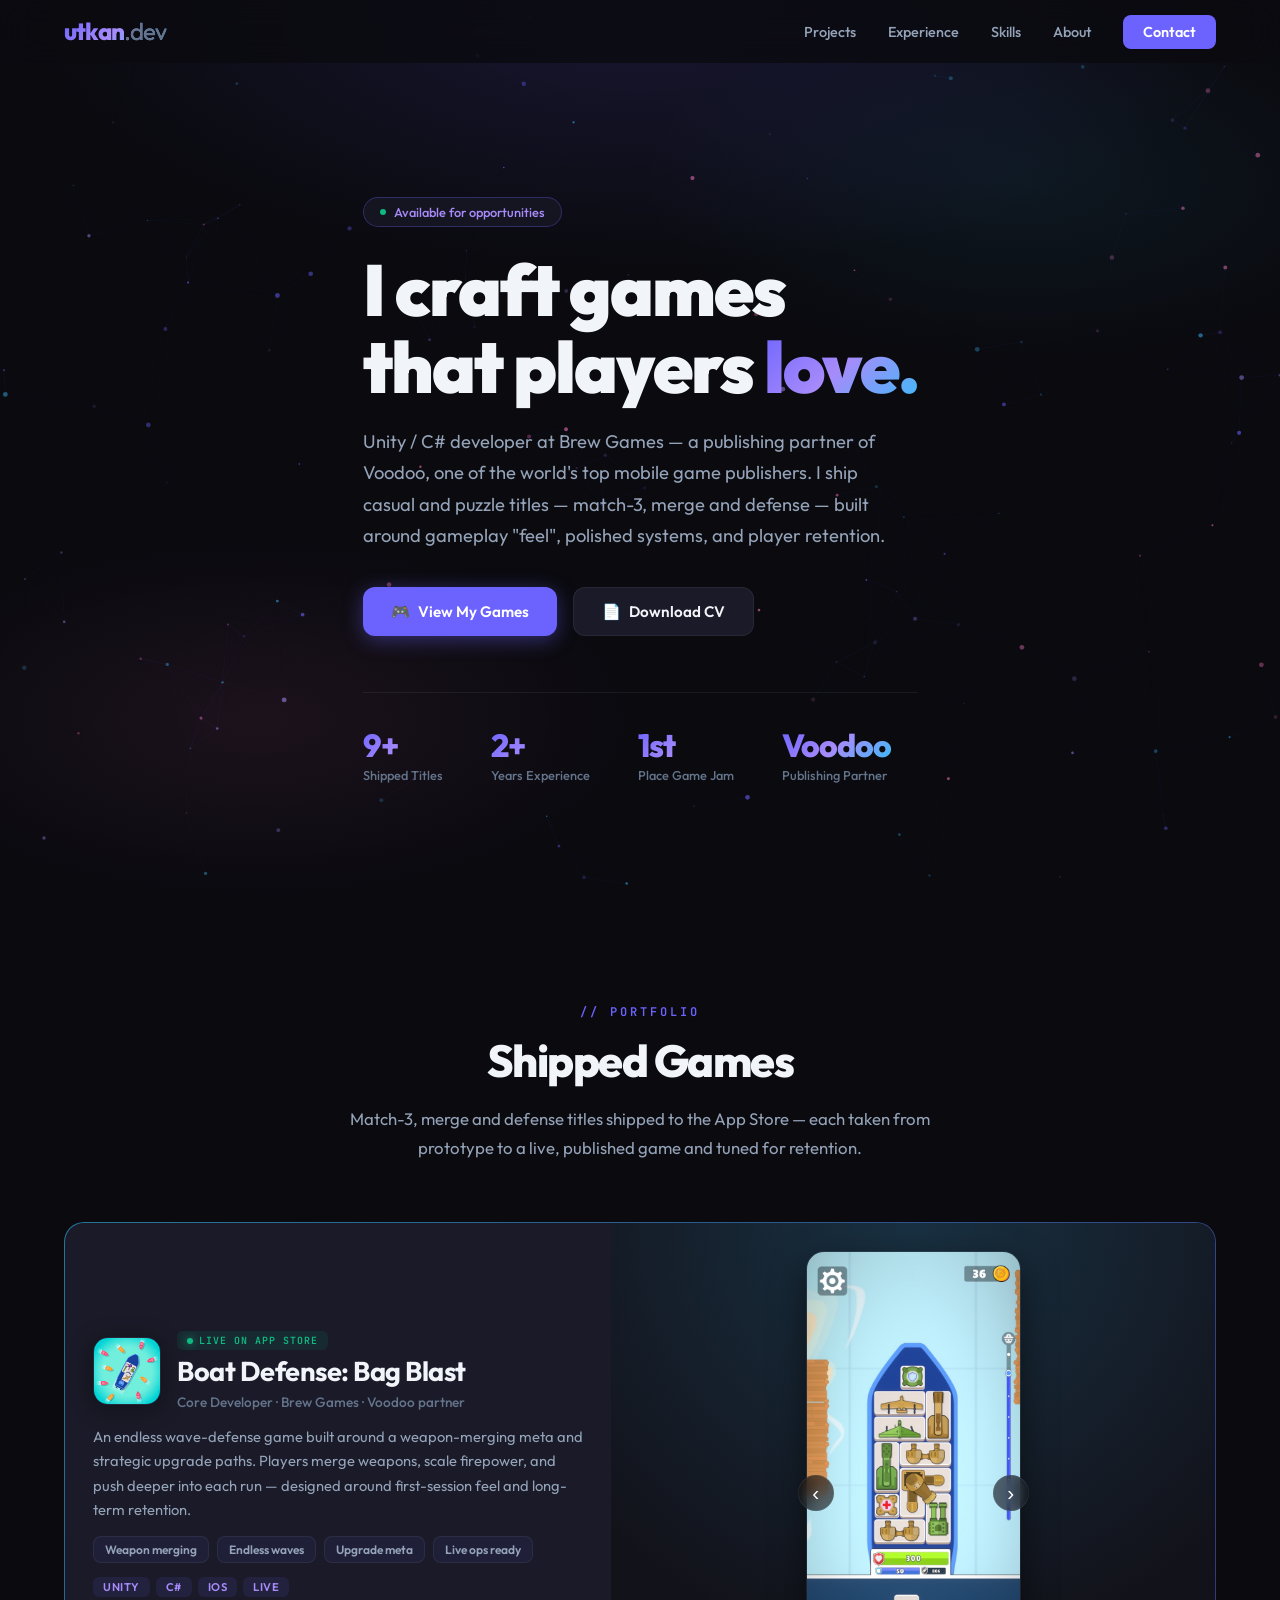
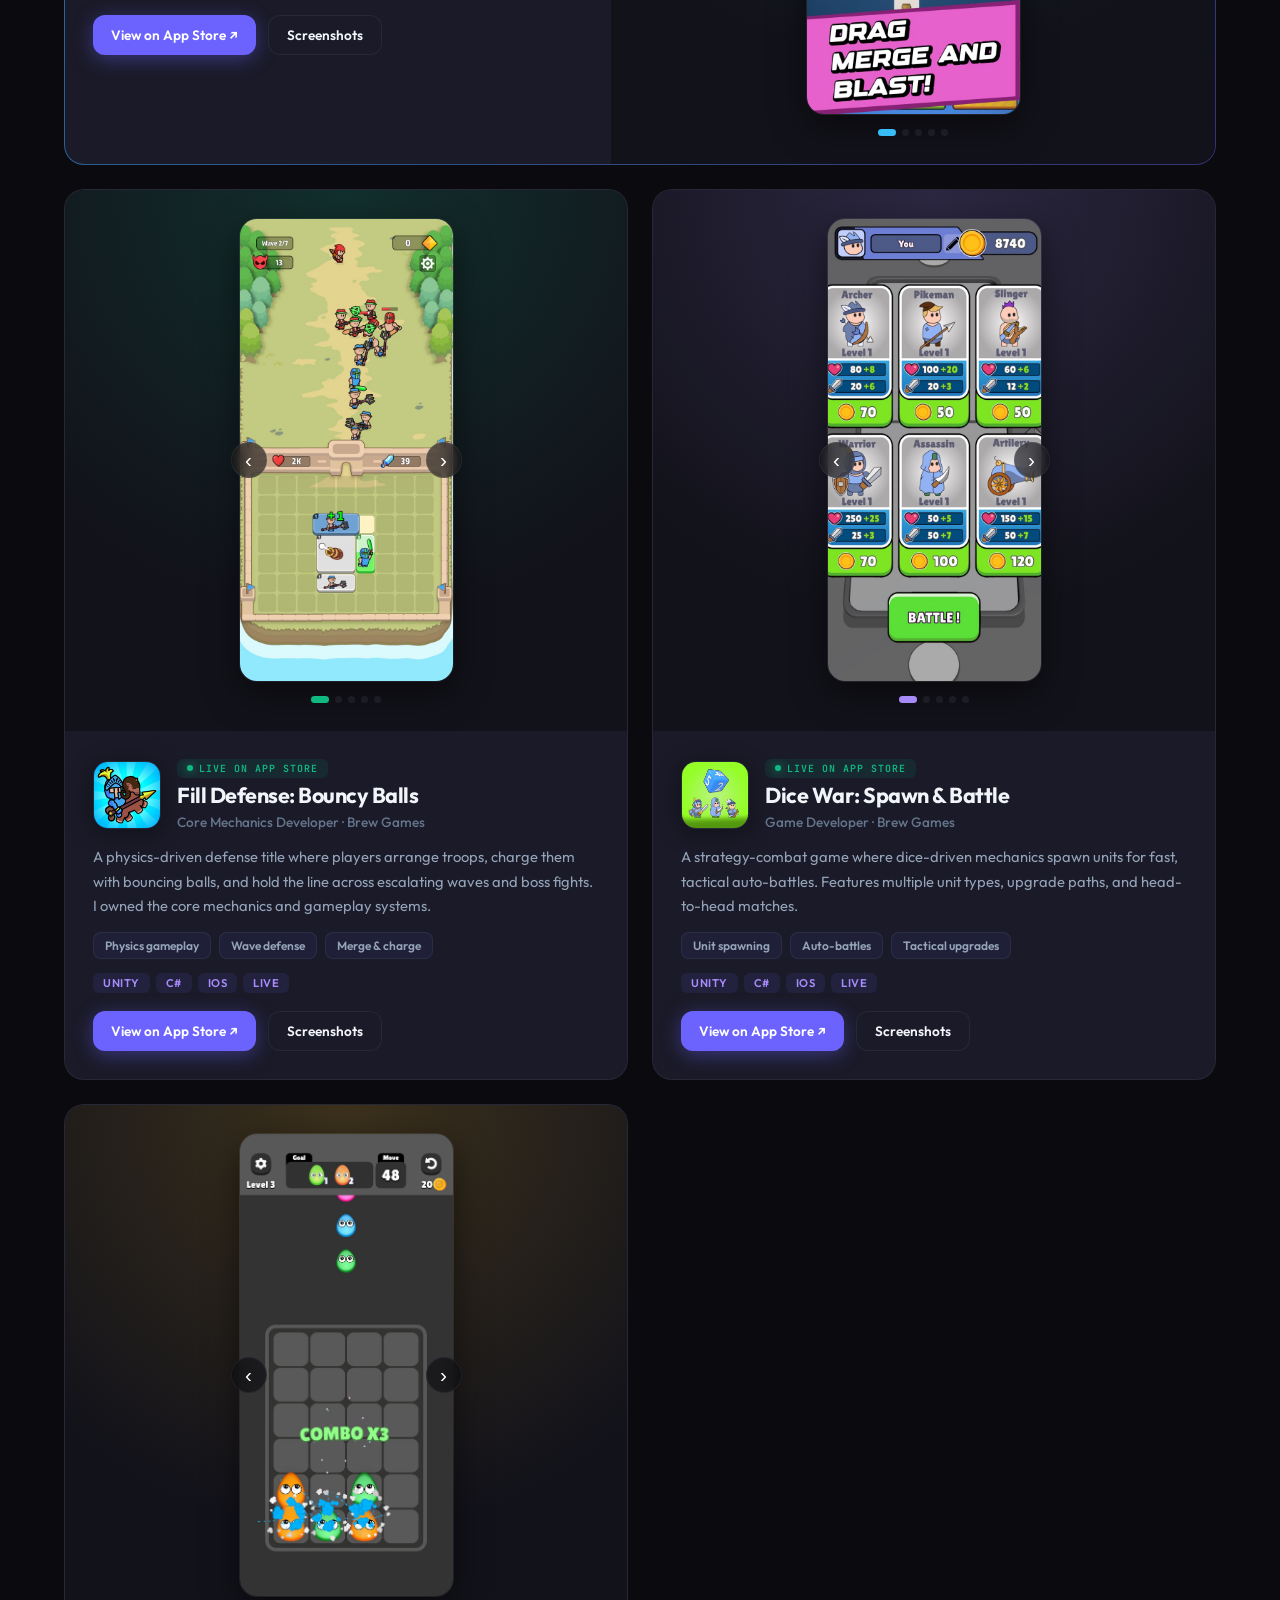
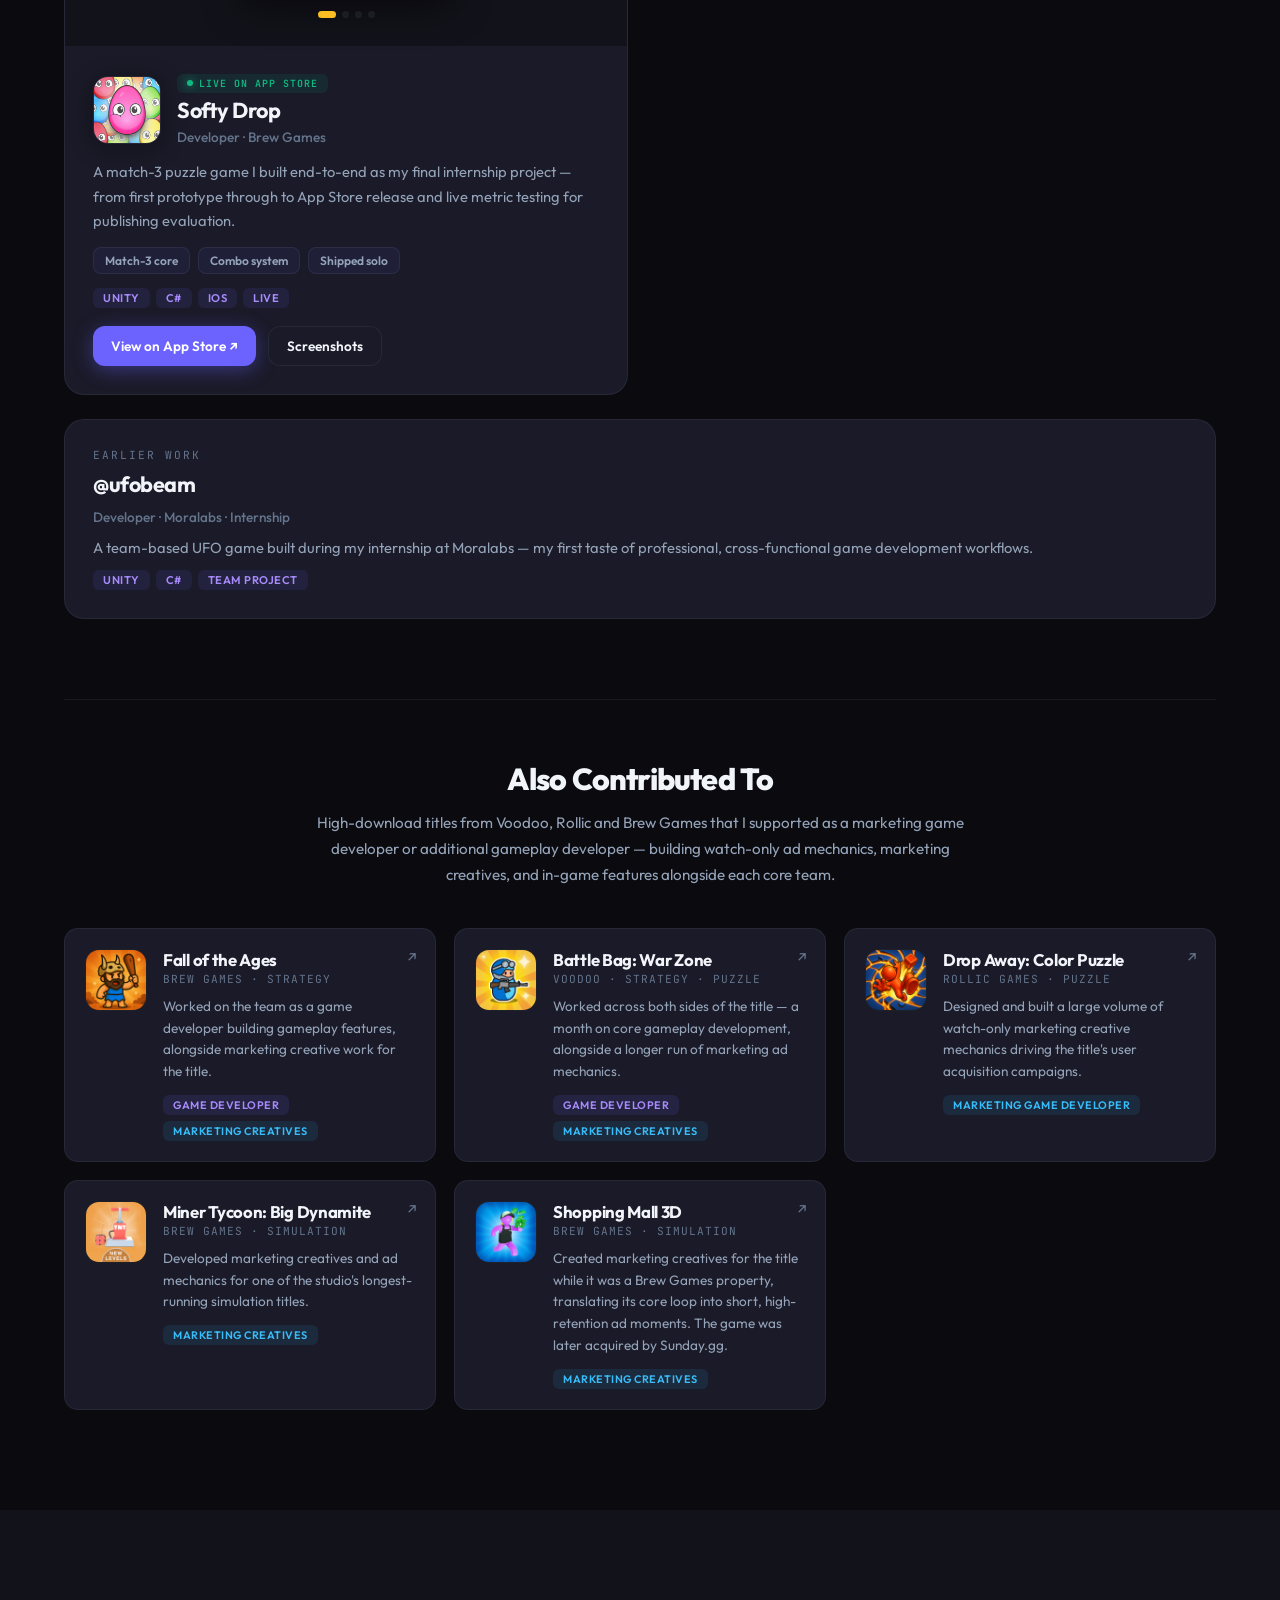
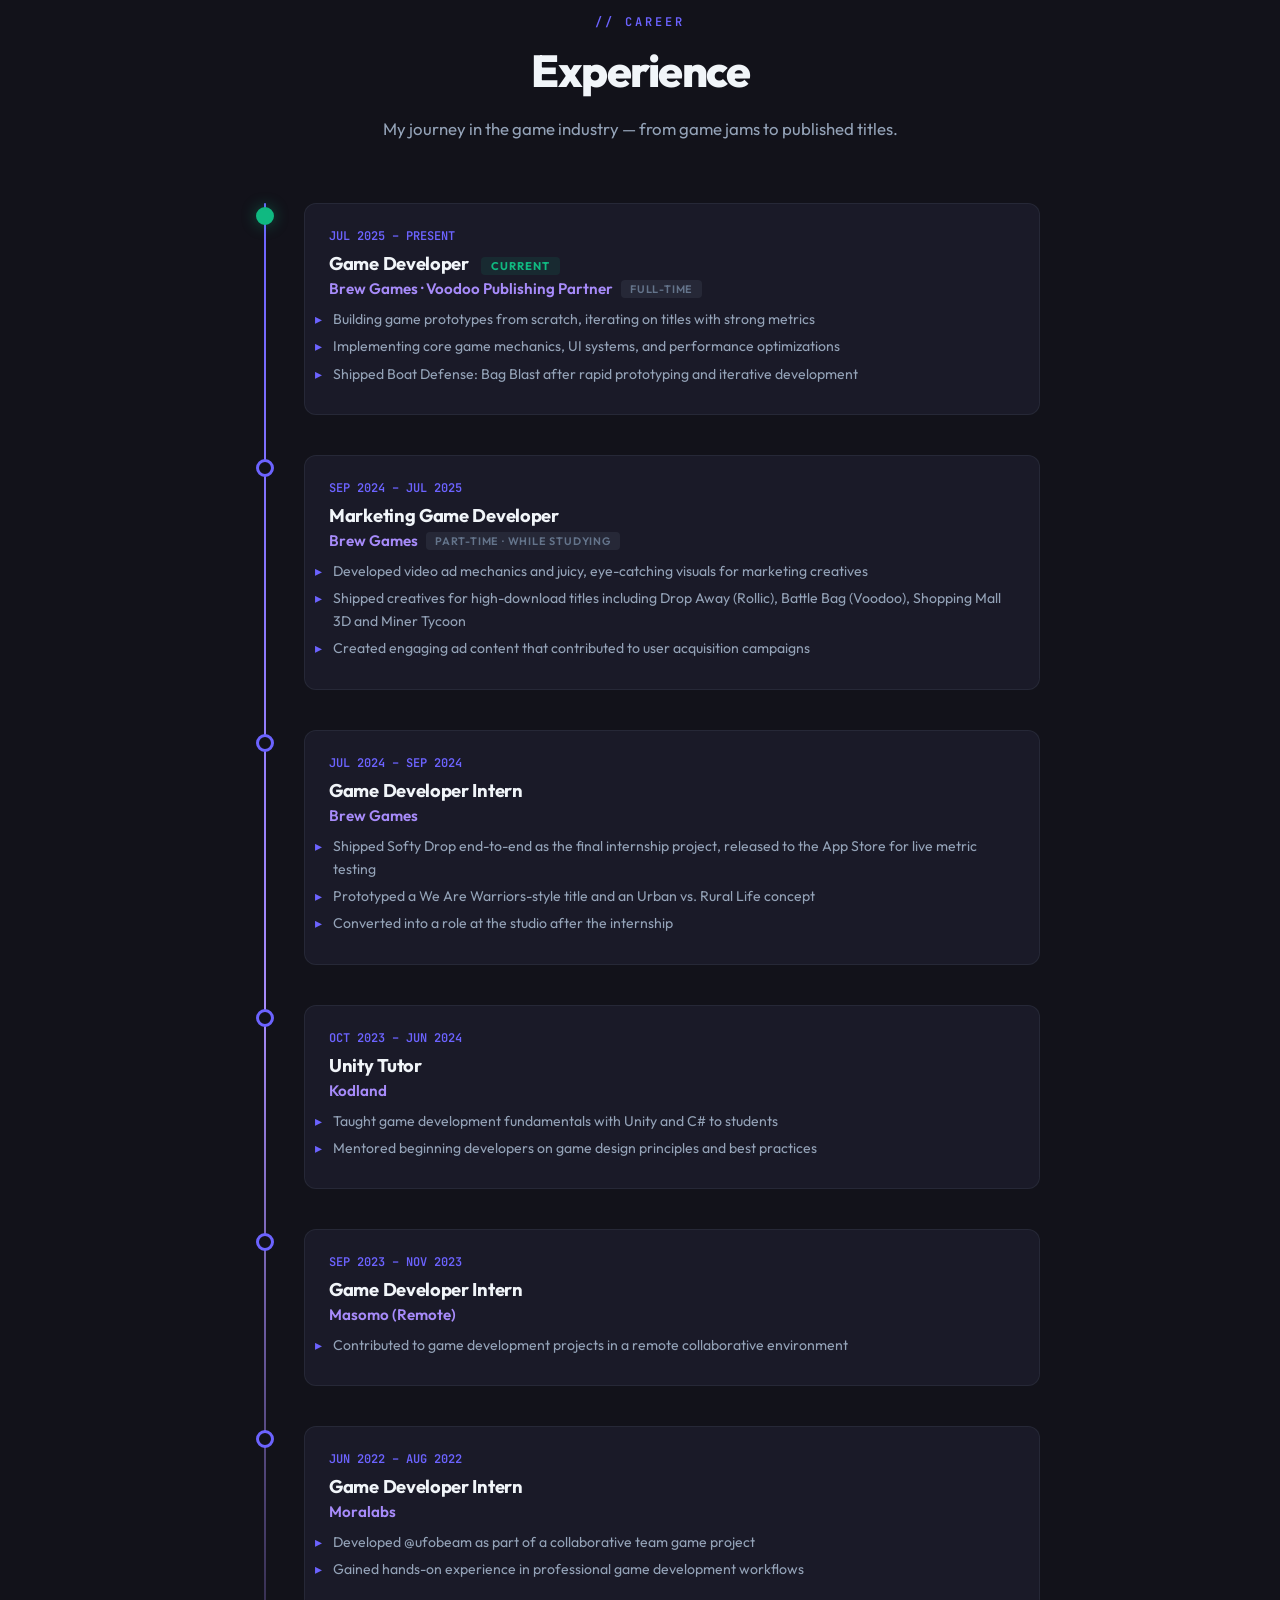
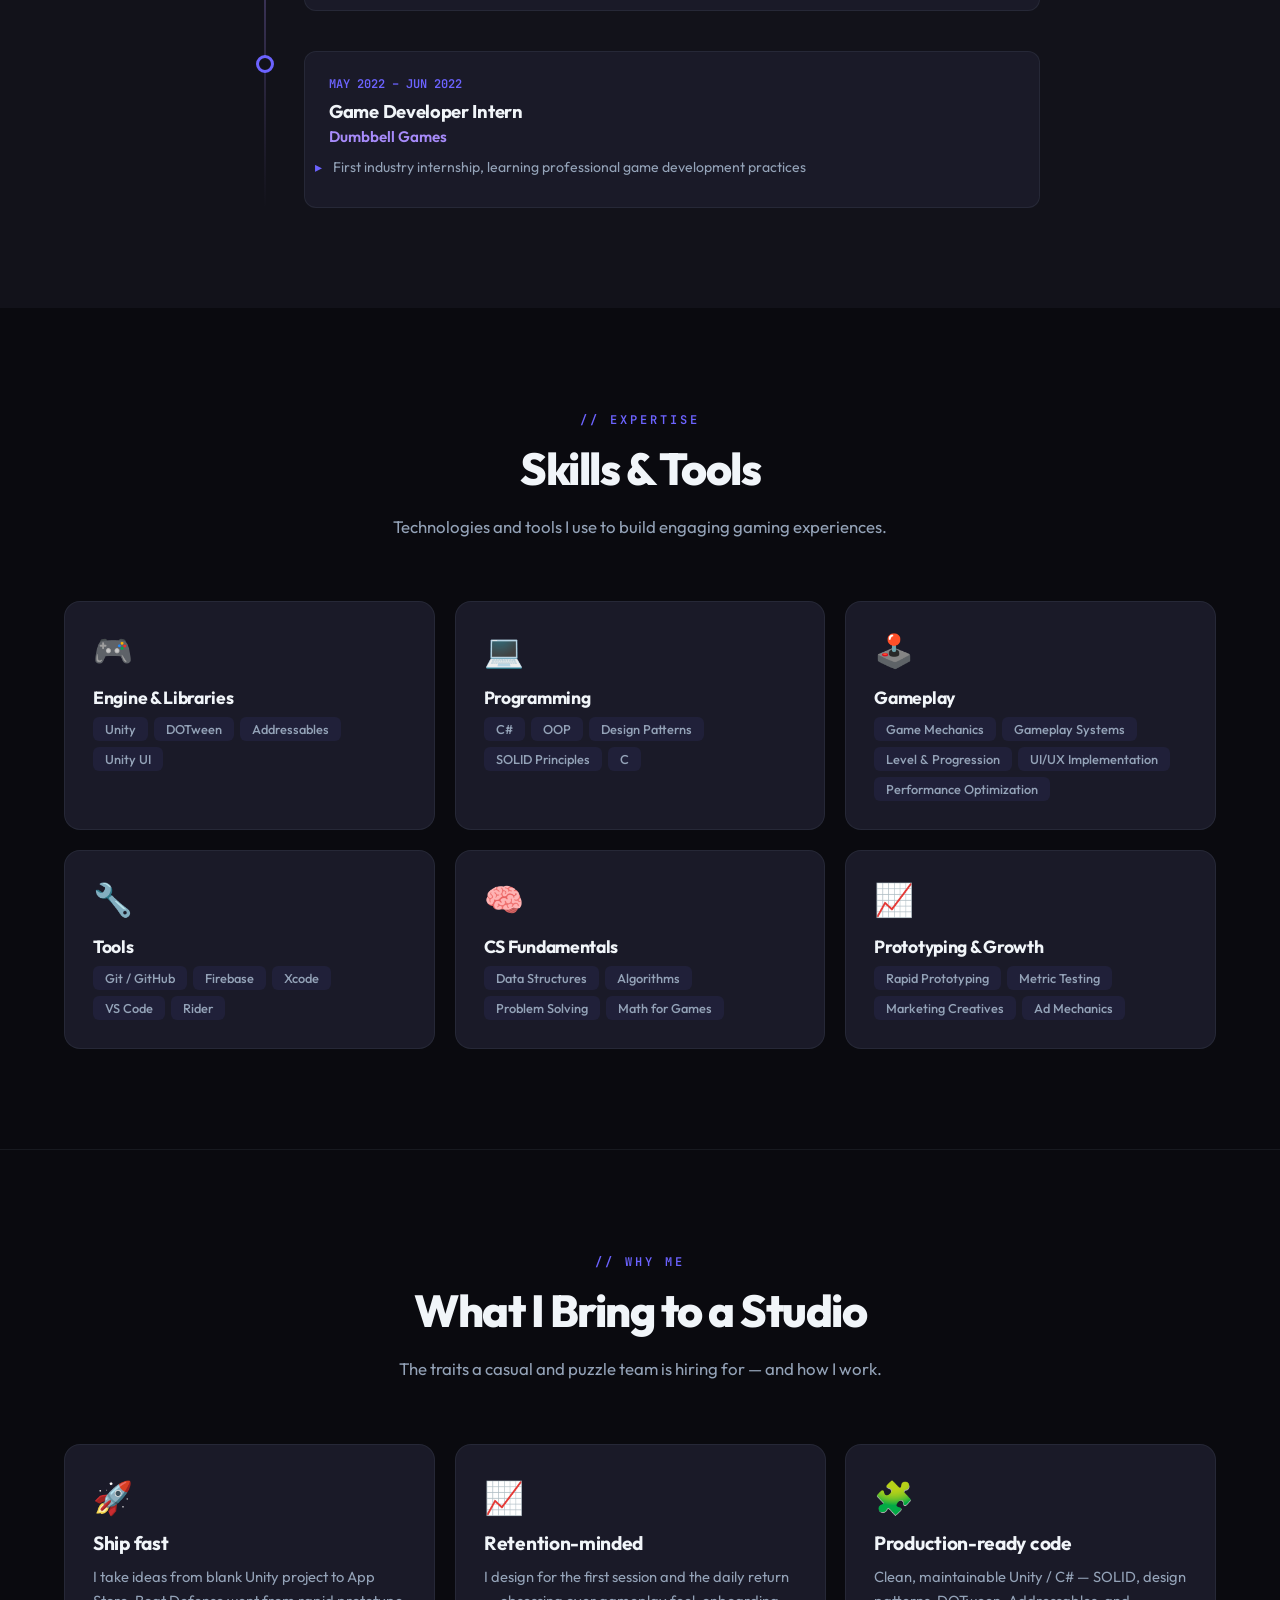
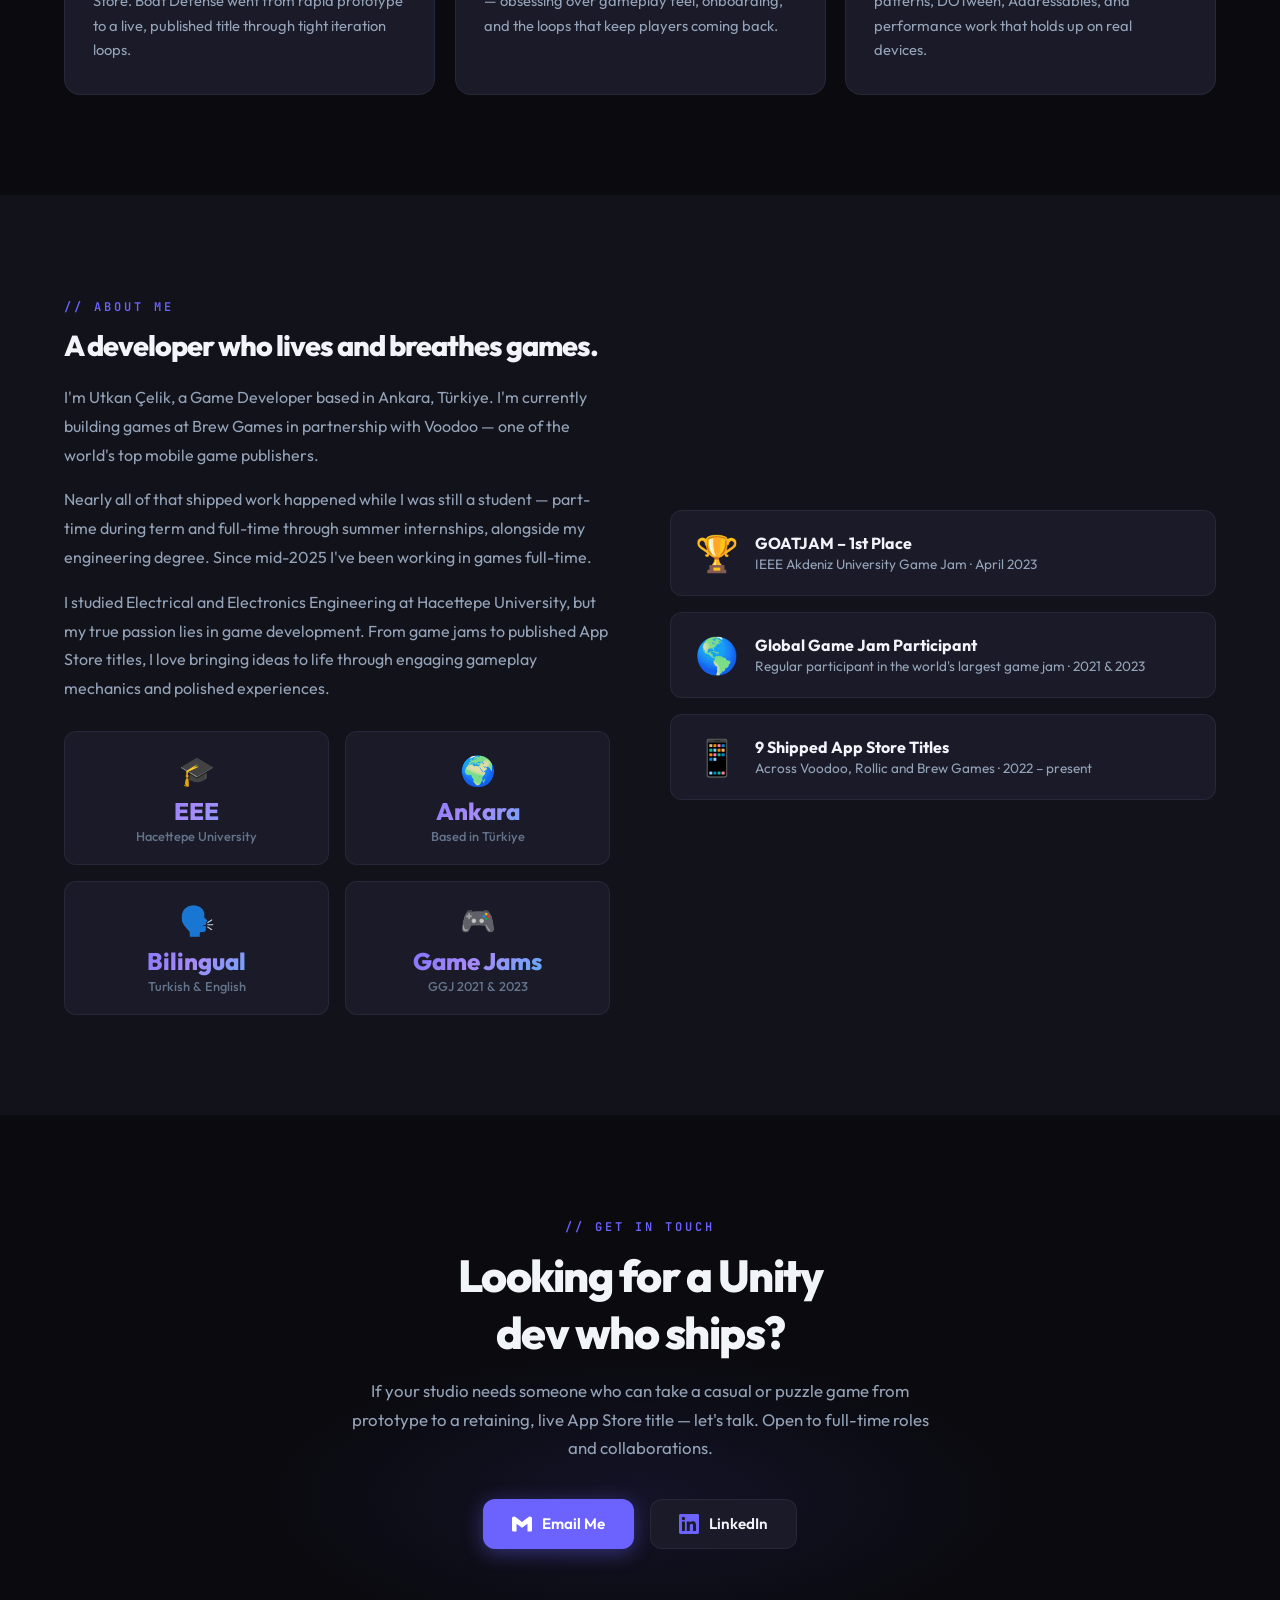
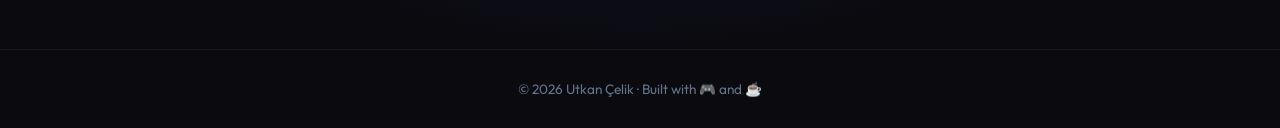
==== commit 0ee00951: "Quality pass: fix stale claims, miscategorised skills, and positioning Factual fixes: - Meta, Open G" ====
--- a/index.html
+++ b/index.html
@@ -6,9 +6,9 @@
     <meta name="viewport" content="width=device-width, initial-scale=1.0">
     <title>Utkan Çelik – Unity Game Developer | Shipped iOS Titles</title>
     <meta name="description"
-        content="Unity / C# game developer at Brew Games (a Voodoo publishing partner). Three casual mobile titles shipped to the App Store, built for gameplay feel and retention. View my games, experience, and CV.">
+        content="Unity / C# game developer at Brew Games (a Voodoo publishing partner). Casual and puzzle mobile titles shipped to the App Store, built for gameplay feel and retention. View my games, experience, and CV.">
     <meta name="keywords"
-        content="game developer, unity developer, C#, mobile games, hypercasual, casual games, Voodoo, portfolio, Utkan Çelik">
+        content="game developer, unity developer, C#, gameplay programmer, mobile games, casual games, puzzle games, match-3, Voodoo, portfolio, Utkan Çelik">
     <meta name="author" content="Utkan Çelik">
     <meta name="theme-color" content="#0a0a0f">
     <link rel="canonical" href="https://utkancelik.github.io/portfolio/">
@@ -16,14 +16,14 @@
     <!-- Open Graph / Social -->
     <meta property="og:title" content="Utkan Çelik – Unity Game Developer">
     <meta property="og:description"
-        content="Unity / C# developer at Brew Games (Voodoo partner). Three iOS titles shipped, built for retention.">
+        content="Unity / C# developer at Brew Games (Voodoo partner). Casual and puzzle iOS titles shipped, built for retention.">
     <meta property="og:type" content="website">
     <meta property="og:url" content="https://utkancelik.github.io/portfolio/">
     <meta property="og:image" content="assets/images/og-cover.jpg">
     <meta name="twitter:card" content="summary_large_image">
     <meta name="twitter:title" content="Utkan Çelik – Unity Game Developer">
     <meta name="twitter:description"
-        content="Unity / C# developer at Brew Games (Voodoo partner). Three iOS titles shipped, built for retention.">
+        content="Unity / C# developer at Brew Games (Voodoo partner). Casual and puzzle iOS titles shipped, built for retention.">
     <meta name="twitter:image" content="assets/images/og-cover.jpg">
 
     <link rel="stylesheet" href="style.css">
@@ -37,9 +37,9 @@
         "@type": "Person",
         "name": "Utkan Çelik",
         "jobTitle": "Game Developer",
-        "description": "Unity / C# game developer specializing in casual and hypercasual mobile games.",
+        "description": "Unity / C# gameplay developer specializing in casual and puzzle mobile games.",
         "url": "https://utkancelik.github.io/portfolio/",
-        "knowsAbout": ["Unity", "C#", "Game Development", "Mobile Games", "Gameplay Programming"],
+        "knowsAbout": ["Unity", "C#", "Game Development", "Mobile Games", "Gameplay Programming", "Casual Games", "Puzzle Games", "Match-3"],
         "worksFor": { "@type": "Organization", "name": "Brew Games" },
         "address": { "@type": "PostalAddress", "addressLocality": "Ankara", "addressCountry": "TR" },
         "sameAs": ["https://www.linkedin.com/in/utkan-celik/"]
@@ -83,8 +83,8 @@
                 </h1>
                 <p class="hero-subtitle">
                     Unity / C# developer at Brew Games — a publishing partner of Voodoo, one of the
-                    world's top mobile game publishers. I ship casual & hypercasual titles built around
-                    gameplay "feel", polished mechanics, and player retention.
+                    world's top mobile game publishers. I ship casual and puzzle titles — match-3, merge
+                    and defense — built around gameplay "feel", polished systems, and player retention.
                 </p>
                 <div class="hero-actions">
                     <a href="#projects" class="btn btn-primary">
@@ -124,8 +124,8 @@
                 <span class="section-tag">// Portfolio</span>
                 <h2 class="section-title">Shipped Games</h2>
                 <p class="section-desc">
-                    Titles shipped to the App Store — built for retention, polished for feel.
-                    Real icons and gameplay screenshots, straight from the store.
+                    Match-3, merge and defense titles shipped to the App Store — each taken from
+                    prototype to a live, published game and tuned for retention.
                 </p>
             </div>
 
@@ -137,7 +137,8 @@
                     <a href="https://apps.apple.com/us/app/fill-defense-bouncy-balls/id6753949871">Fill Defense: Bouncy
                         Balls</a>, and
                     <a href="https://apps.apple.com/us/app/dice-war-spawn-battle/id6747882869">Dice War: Spawn &
-                        Battle</a> — are live on the Apple App Store.
+                        Battle</a>, and <a href="https://apps.apple.com/us/app/softy-drop/id6677052121">Softy Drop</a>
+                    — are live on the Apple App Store.
                 </p>
             </noscript>
 
@@ -283,11 +284,12 @@
             <div class="skills-grid">
                 <div class="skill-card reveal reveal-delay-1">
                     <div class="skill-icon">🎮</div>
-                    <h3 class="skill-title">Game Engine</h3>
+                    <h3 class="skill-title">Engine &amp; Libraries</h3>
                     <div class="skill-items">
                         <span class="skill-item">Unity</span>
                         <span class="skill-item">DOTween</span>
                         <span class="skill-item">Addressables</span>
+                        <span class="skill-item">Unity UI</span>
                     </div>
                 </div>
 
@@ -305,13 +307,13 @@
 
                 <div class="skill-card reveal reveal-delay-3">
                     <div class="skill-icon">🕹️</div>
-                    <h3 class="skill-title">Game Dev</h3>
+                    <h3 class="skill-title">Gameplay</h3>
                     <div class="skill-items">
                         <span class="skill-item">Game Mechanics</span>
-                        <span class="skill-item">UI/UX Design</span>
+                        <span class="skill-item">Gameplay Systems</span>
+                        <span class="skill-item">Level &amp; Progression</span>
+                        <span class="skill-item">UI/UX Implementation</span>
                         <span class="skill-item">Performance Optimization</span>
-                        <span class="skill-item">Marketing Creatives</span>
-                        <span class="skill-item">Ad Mechanics</span>
                     </div>
                 </div>
 
@@ -339,13 +341,13 @@
                 </div>
 
                 <div class="skill-card reveal reveal-delay-3">
-                    <div class="skill-icon">🤝</div>
-                    <h3 class="skill-title">Soft Skills</h3>
+                    <div class="skill-icon">📈</div>
+                    <h3 class="skill-title">Prototyping &amp; Growth</h3>
                     <div class="skill-items">
-                        <span class="skill-item">Team Collaboration</span>
-                        <span class="skill-item">Teaching / Mentoring</span>
-                        <span class="skill-item">Remote Work</span>
-                        <span class="skill-item">Agile / Scrum</span>
+                        <span class="skill-item">Rapid Prototyping</span>
+                        <span class="skill-item">Metric Testing</span>
+                        <span class="skill-item">Marketing Creatives</span>
+                        <span class="skill-item">Ad Mechanics</span>
                     </div>
                 </div>
             </div>
@@ -359,7 +361,7 @@
                 <span class="section-tag">// Why Me</span>
                 <h2 class="section-title">What I Bring to a Studio</h2>
                 <p class="section-desc">
-                    The traits a casual / hypercasual team is hiring for — and how I work.
+                    The traits a casual and puzzle team is hiring for — and how I work.
                 </p>
             </div>
 
@@ -455,8 +457,8 @@
                     <div class="award-card">
                         <span class="award-emoji">📱</span>
                         <div class="award-info">
-                            <h4>App Store Published Developer</h4>
-                            <p>Multiple games published on the Apple App Store</p>
+                            <h4>9 Shipped App Store Titles</h4>
+                            <p>Across Voodoo, Rollic and Brew Games · 2022 – present</p>
                         </div>
                     </div>
                 </div>
@@ -471,7 +473,7 @@
                 <span class="section-tag">// Get In Touch</span>
                 <h2 class="section-title">Looking for a Unity dev who ships?</h2>
                 <p>
-                    If your studio needs someone who can take a casual or hypercasual game from prototype
+                    If your studio needs someone who can take a casual or puzzle game from prototype
                     to a retaining, live App Store title — let's talk. Open to full-time roles and collaborations.
                 </p>
                 <div class="contact-links">
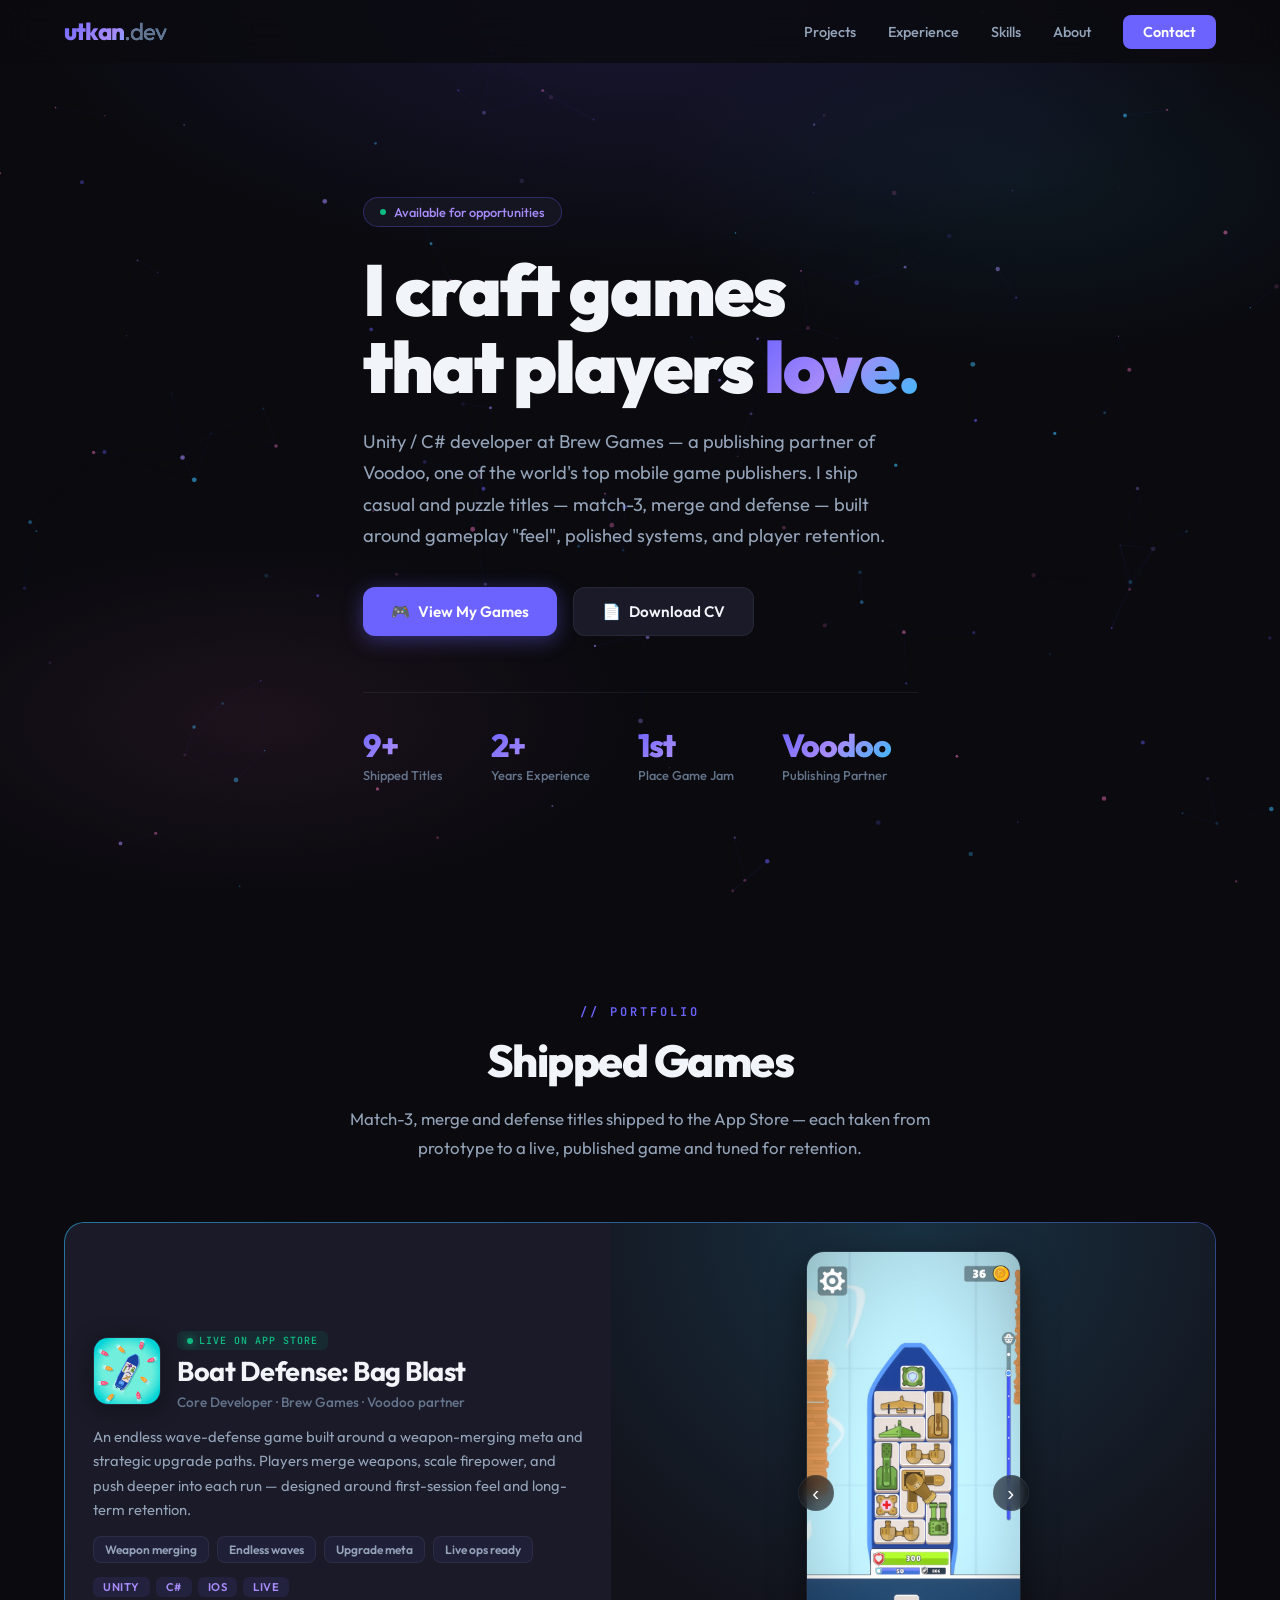
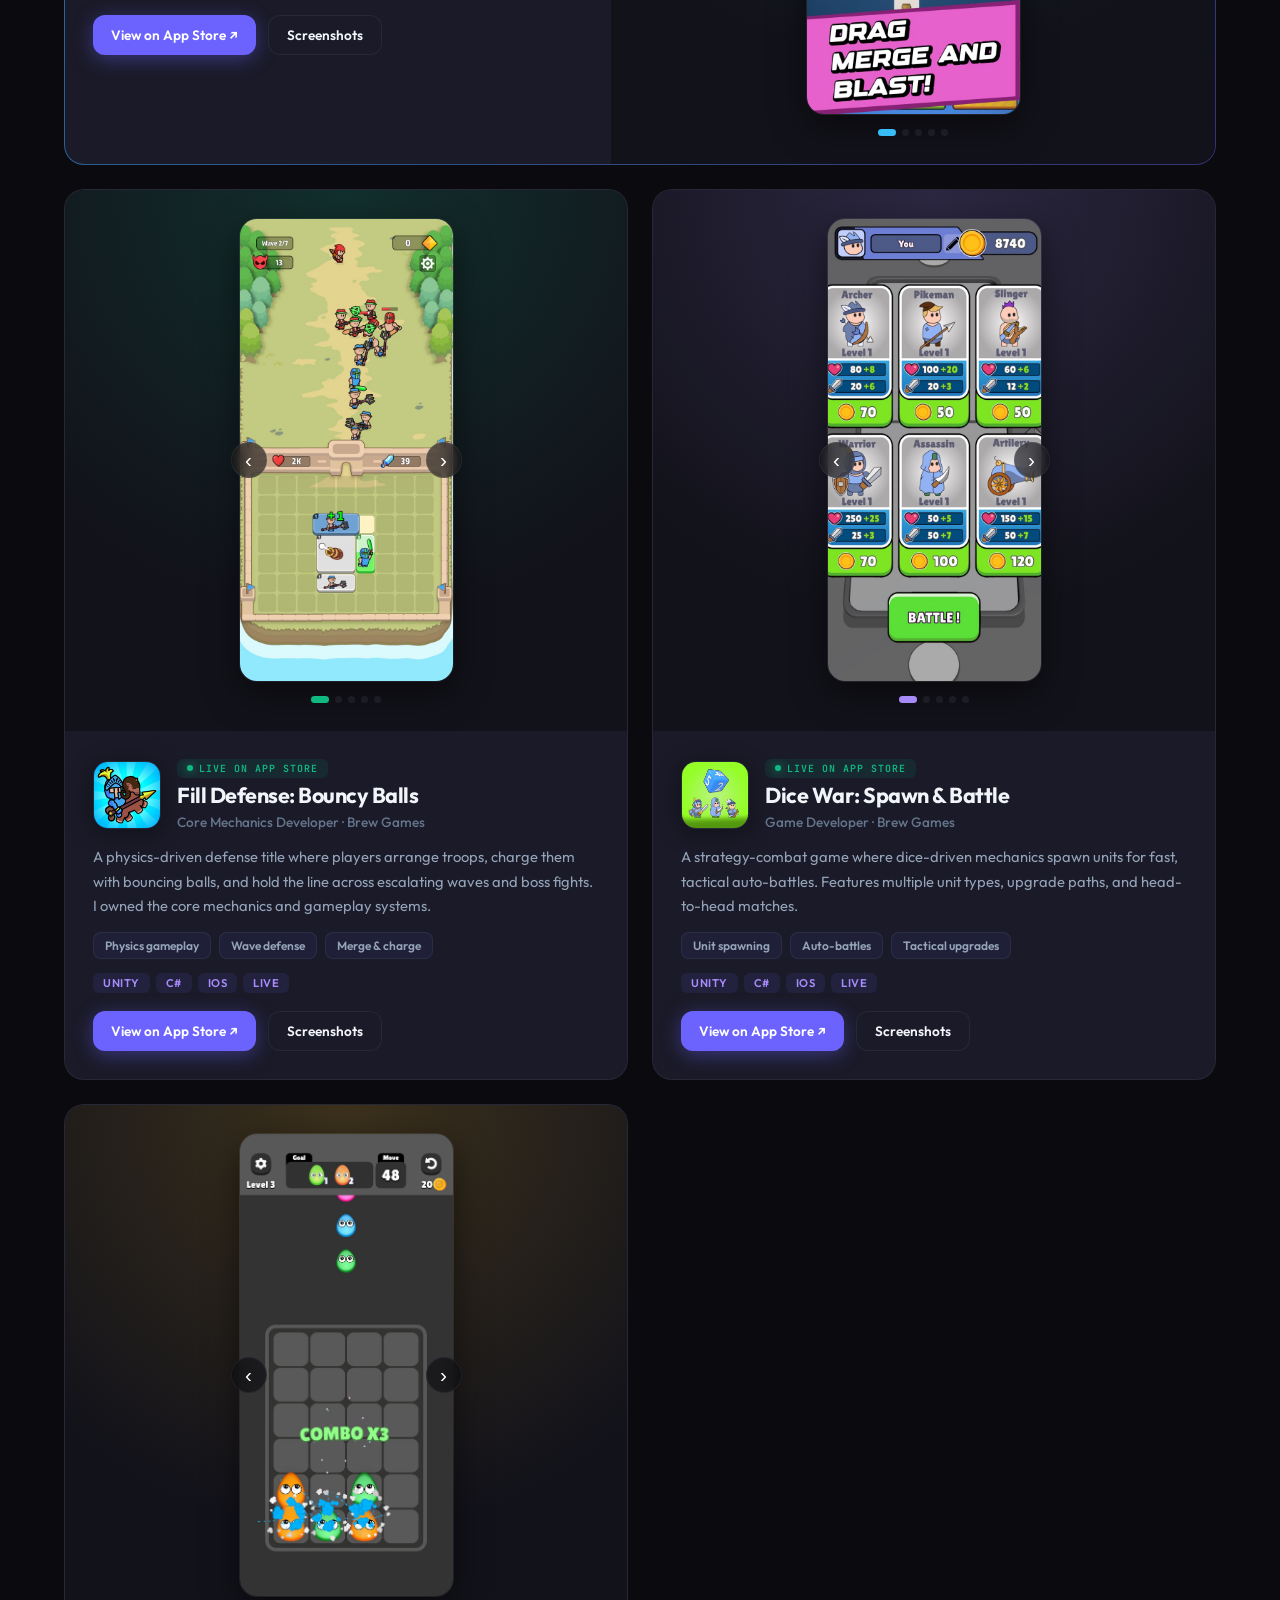
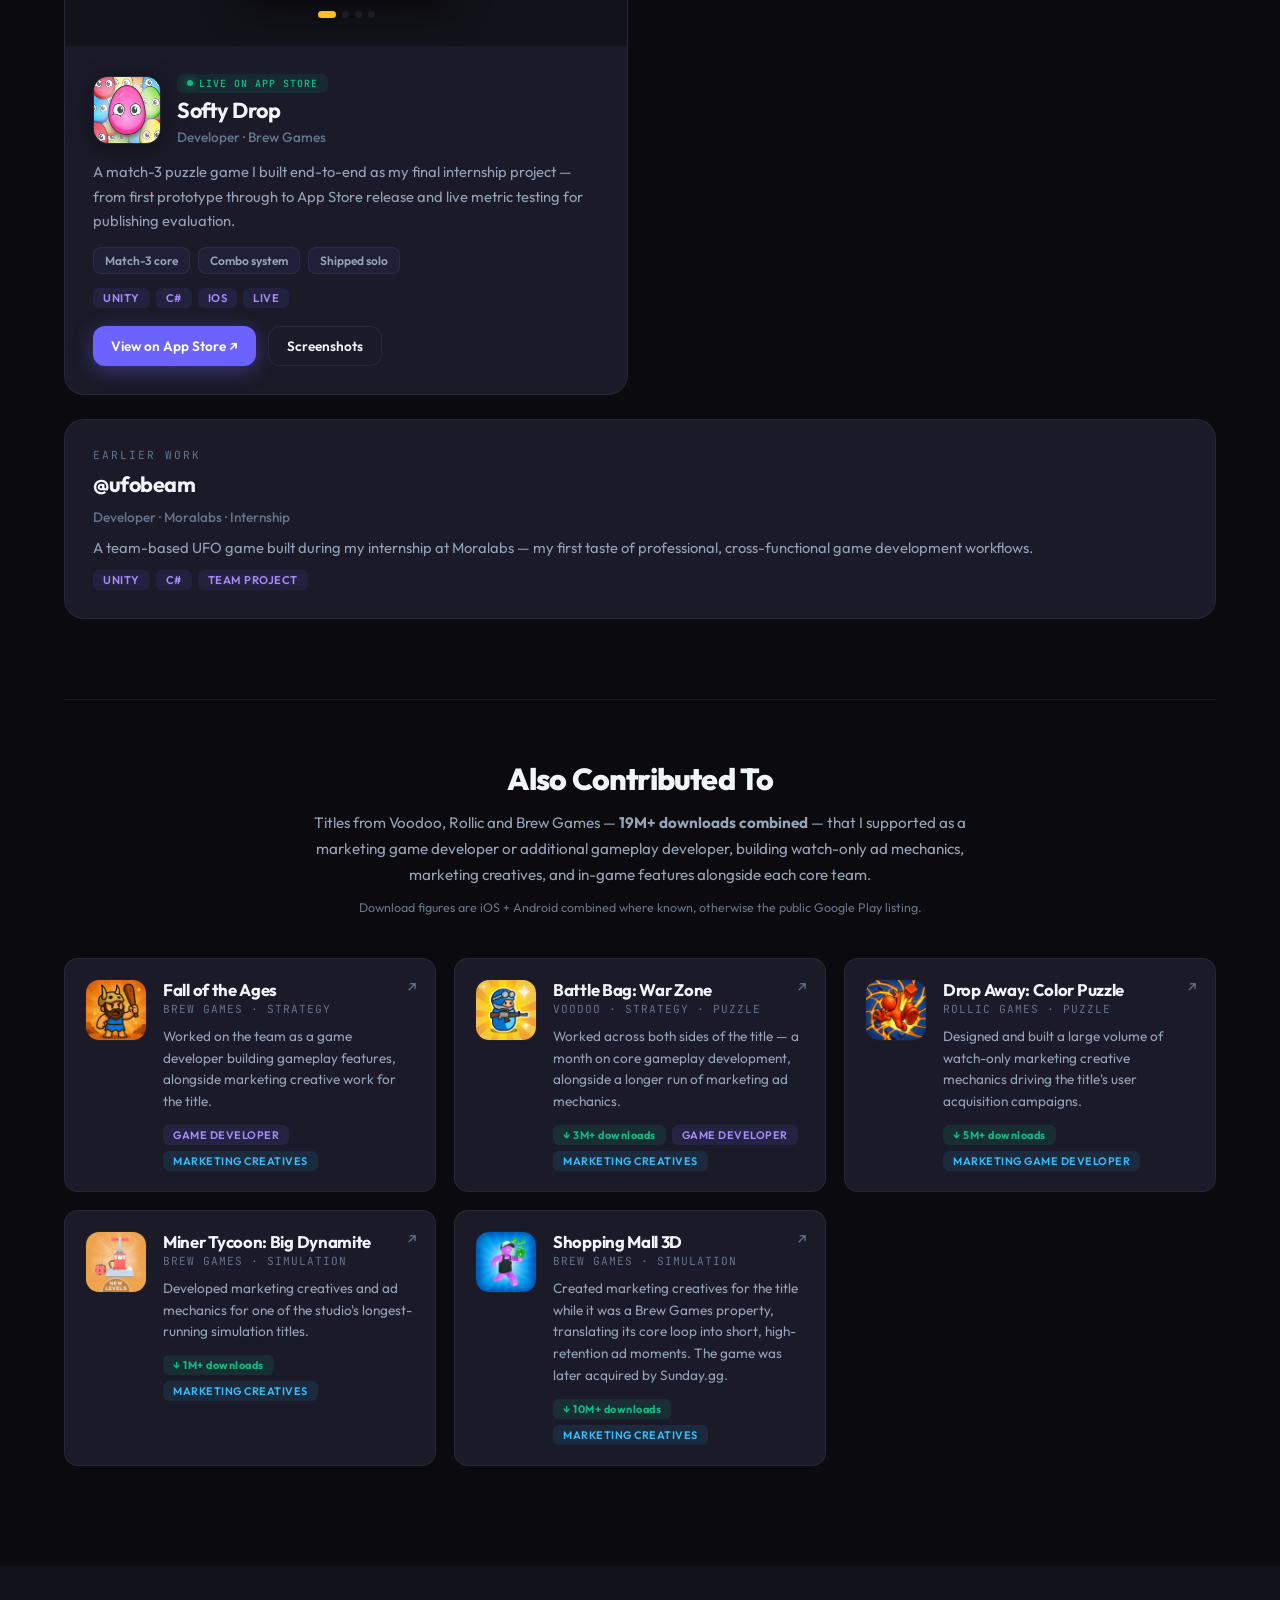
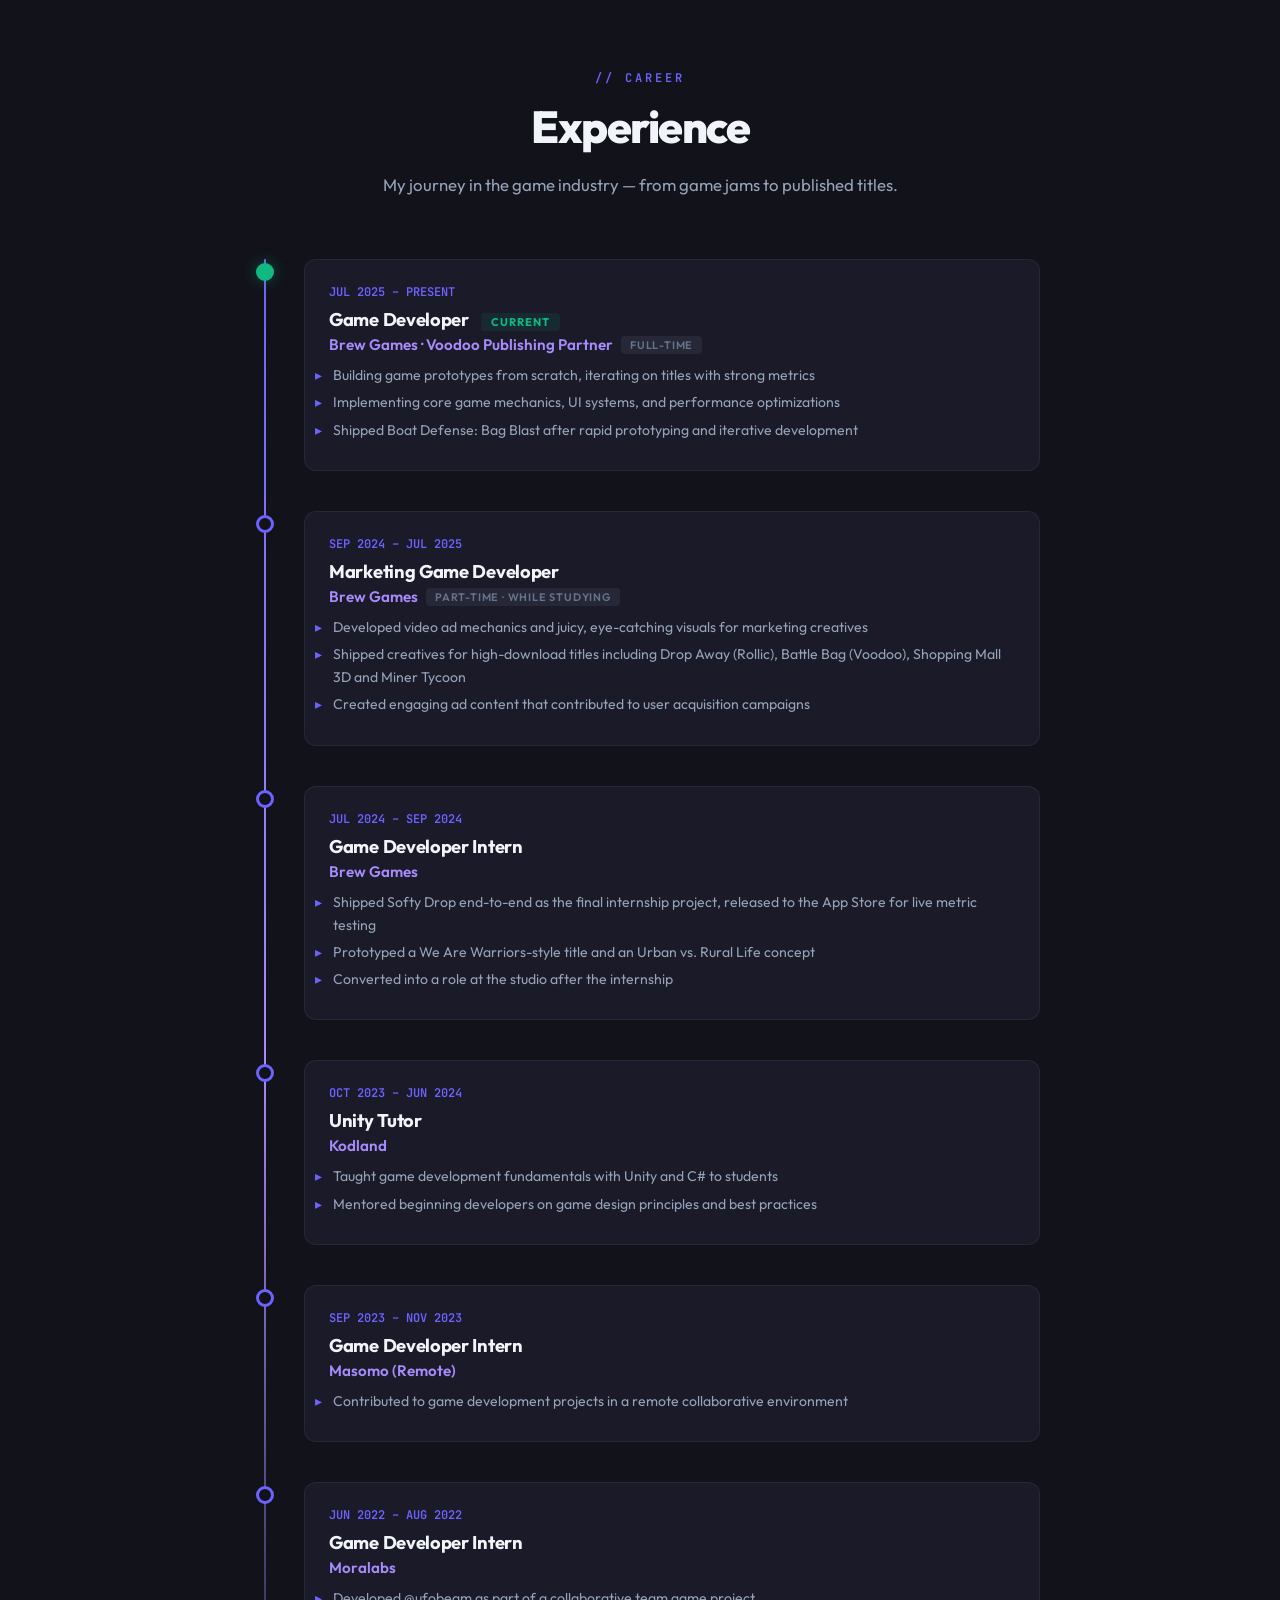
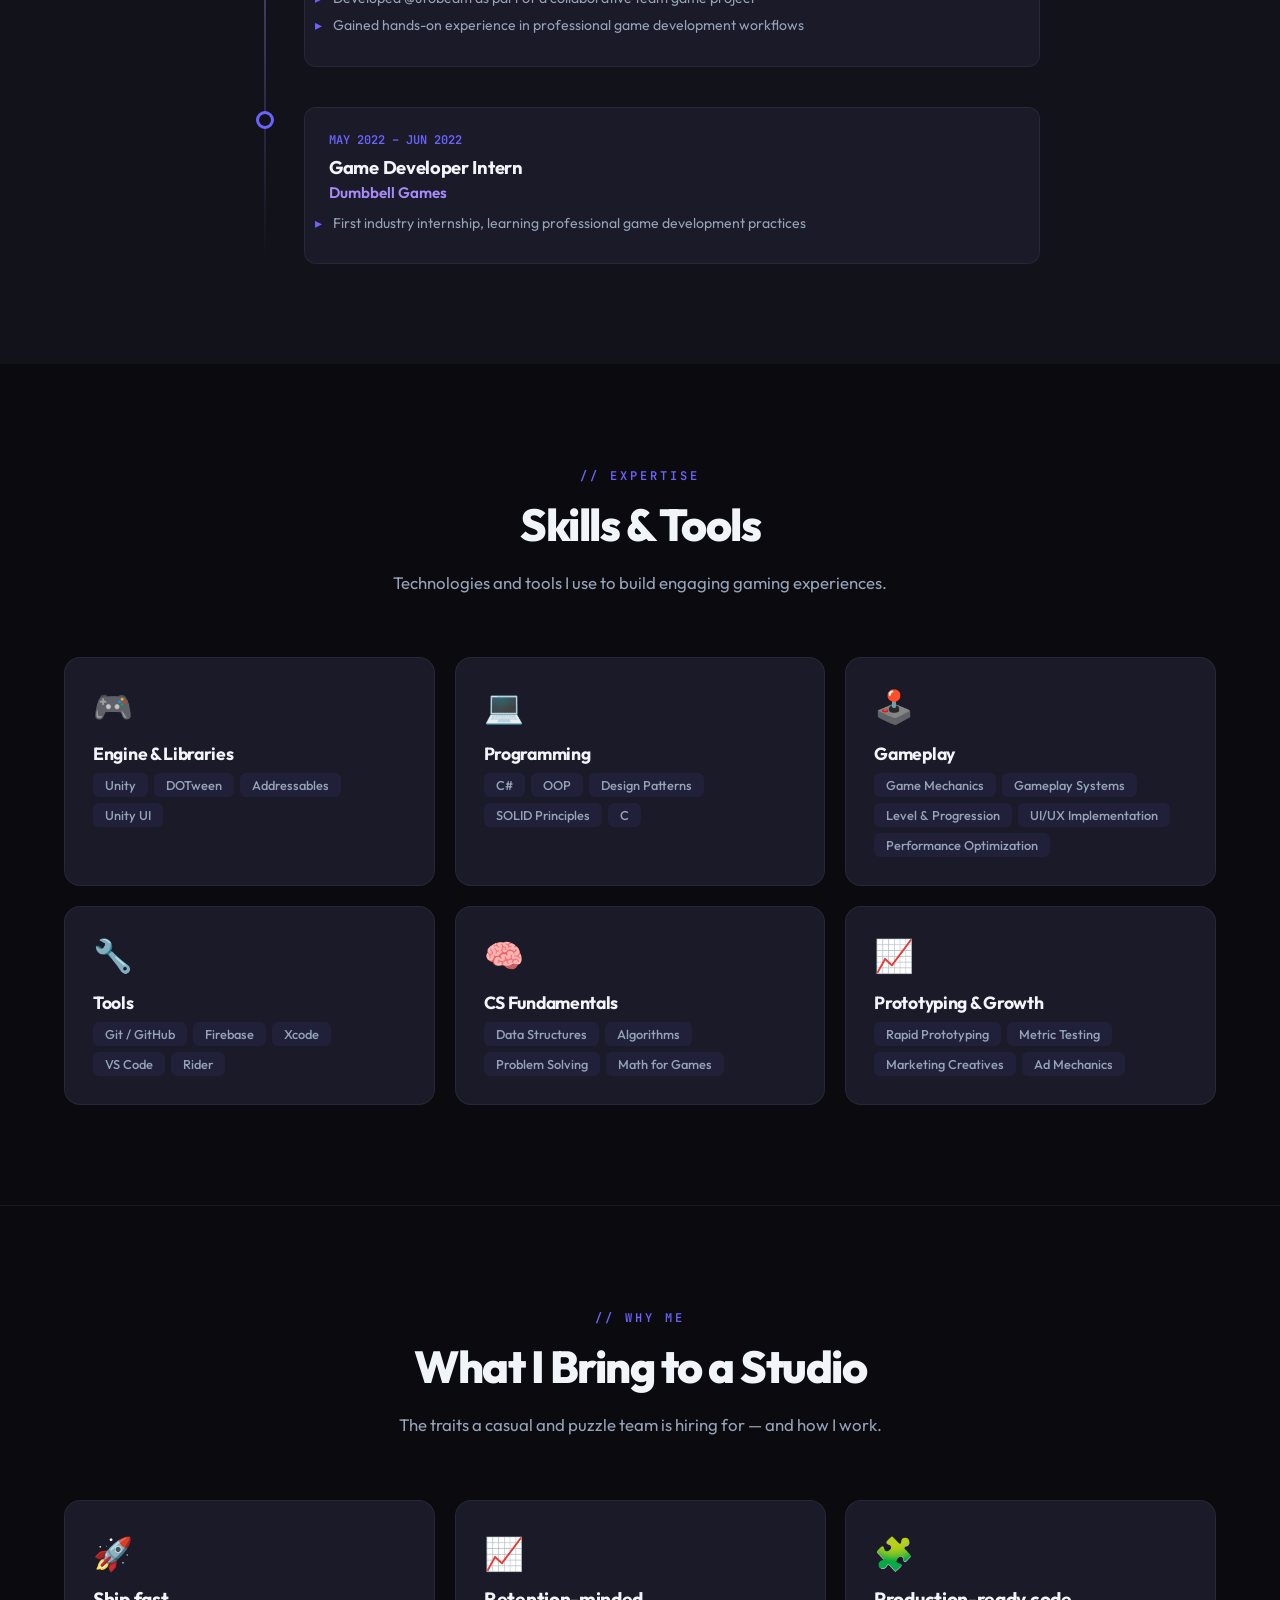
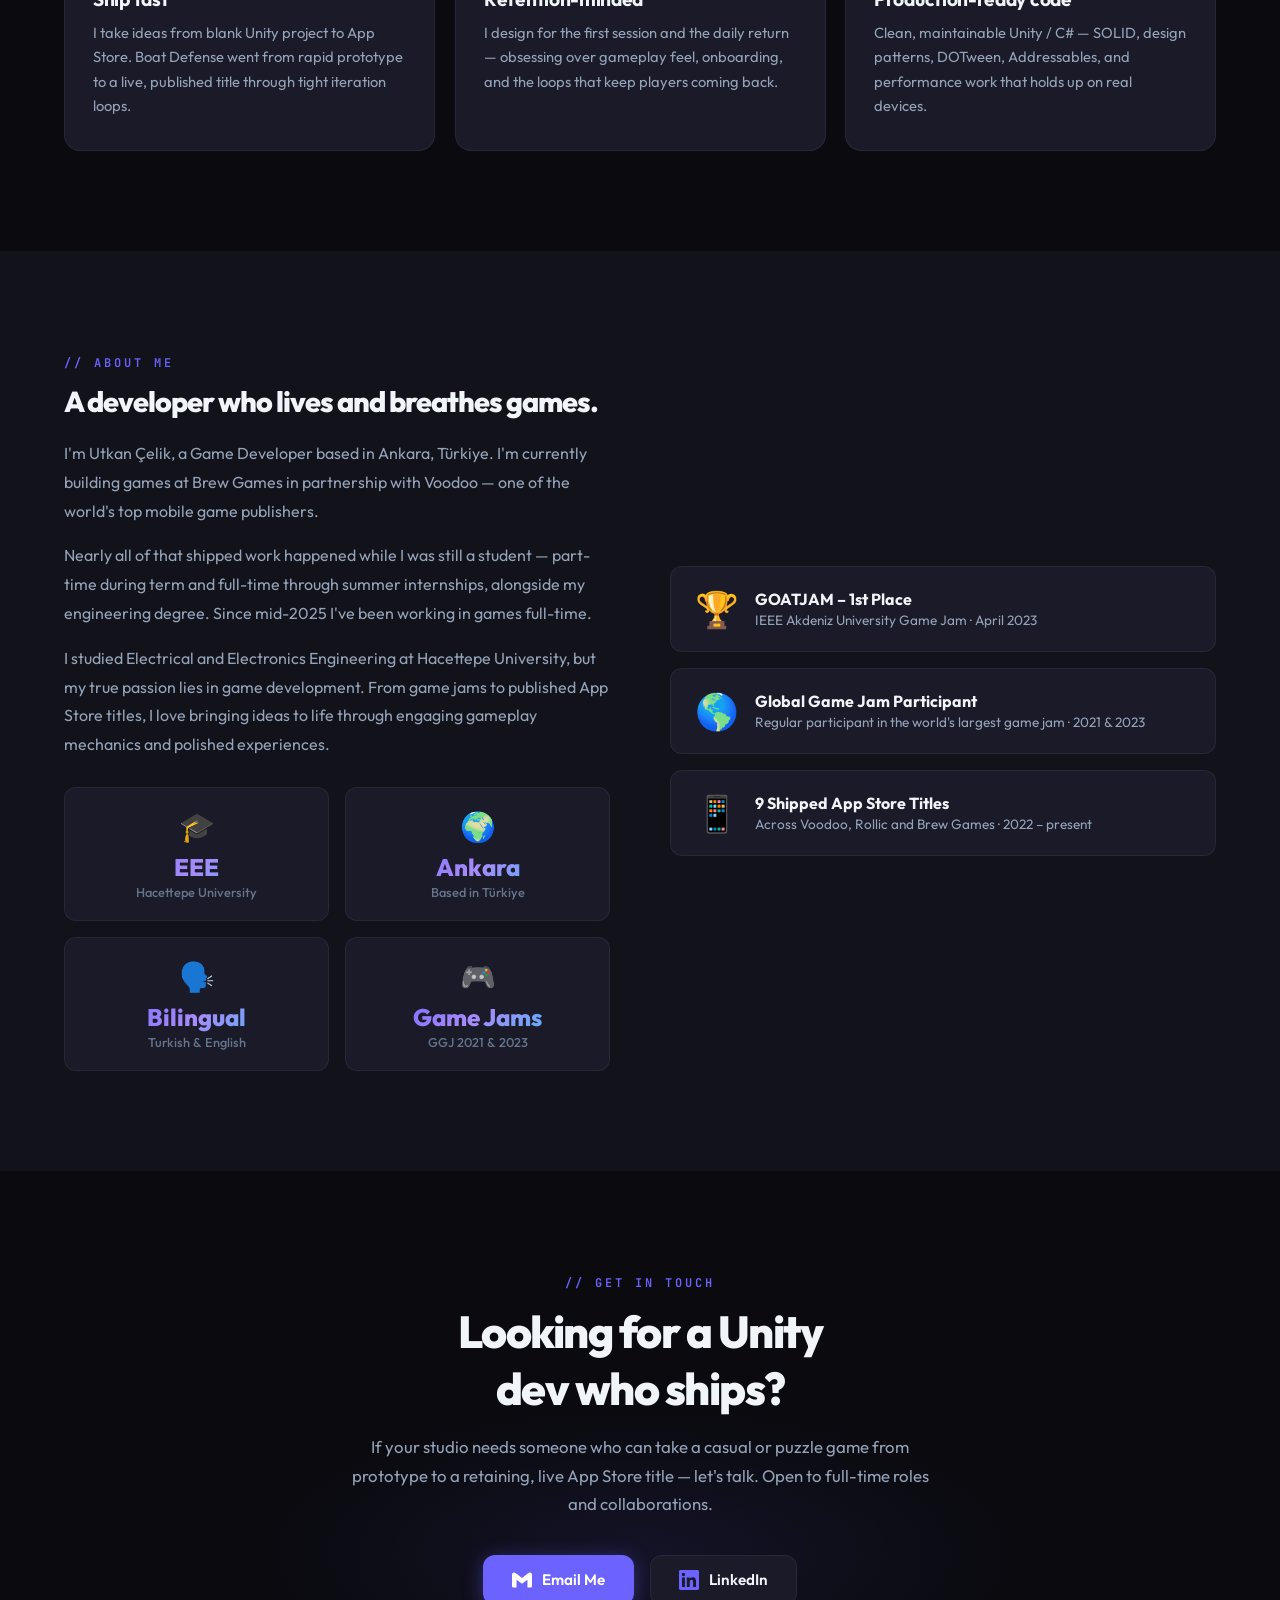
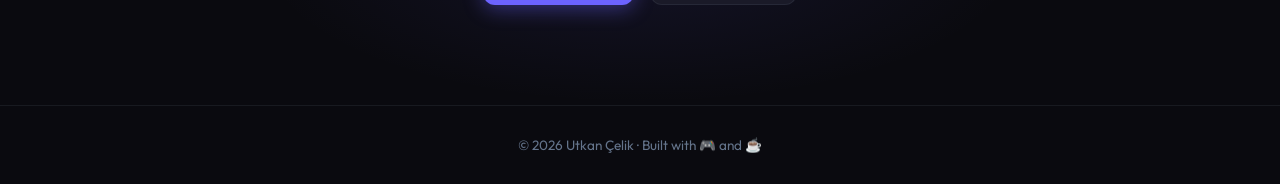
==== commit b48ed995: "Add verified download figures to contribution titles The site and CV previously said "high-download " ====
--- a/index.html
+++ b/index.html
@@ -147,10 +147,14 @@
                 <div class="contrib-header reveal">
                     <h3 class="contrib-title">Also Contributed To</h3>
                     <p class="contrib-desc">
-                        High-download titles from Voodoo, Rollic and Brew Games that I supported
-                        as a marketing game developer or additional gameplay developer — building
-                        watch-only ad mechanics, marketing creatives, and in-game features
+                        Titles from Voodoo, Rollic and Brew Games — <strong>19M+ downloads combined</strong>
+                        — that I supported as a marketing game developer or additional gameplay developer,
+                        building watch-only ad mechanics, marketing creatives, and in-game features
                         alongside each core team.
+                    </p>
+                    <p class="contrib-source">
+                        Download figures are iOS + Android combined where known, otherwise the public
+                        Google Play listing.
                     </p>
                 </div>
                 <div class="contrib-grid" id="contribContainer"></div>
--- a/style.css
+++ b/style.css
@@ -863,6 +863,13 @@
     line-height: 1.7;
 }
 
+.contrib-source {
+    margin-top: 10px;
+    font-size: 0.78rem;
+    color: var(--text-muted);
+    line-height: 1.6;
+}
+
 .contrib-grid {
     display: grid;
     grid-template-columns: repeat(auto-fit, minmax(340px, 1fr));
@@ -941,6 +948,17 @@
     display: flex;
     flex-wrap: wrap;
     gap: 6px;
+}
+
+.contrib-dl {
+    padding: 3px 10px;
+    border-radius: 6px;
+    font-size: 0.68rem;
+    font-weight: 700;
+    letter-spacing: 0.5px;
+    background: rgba(16, 185, 129, 0.12);
+    color: var(--neon-green);
+    white-space: nowrap;
 }
 
 .contrib-role-tag {
